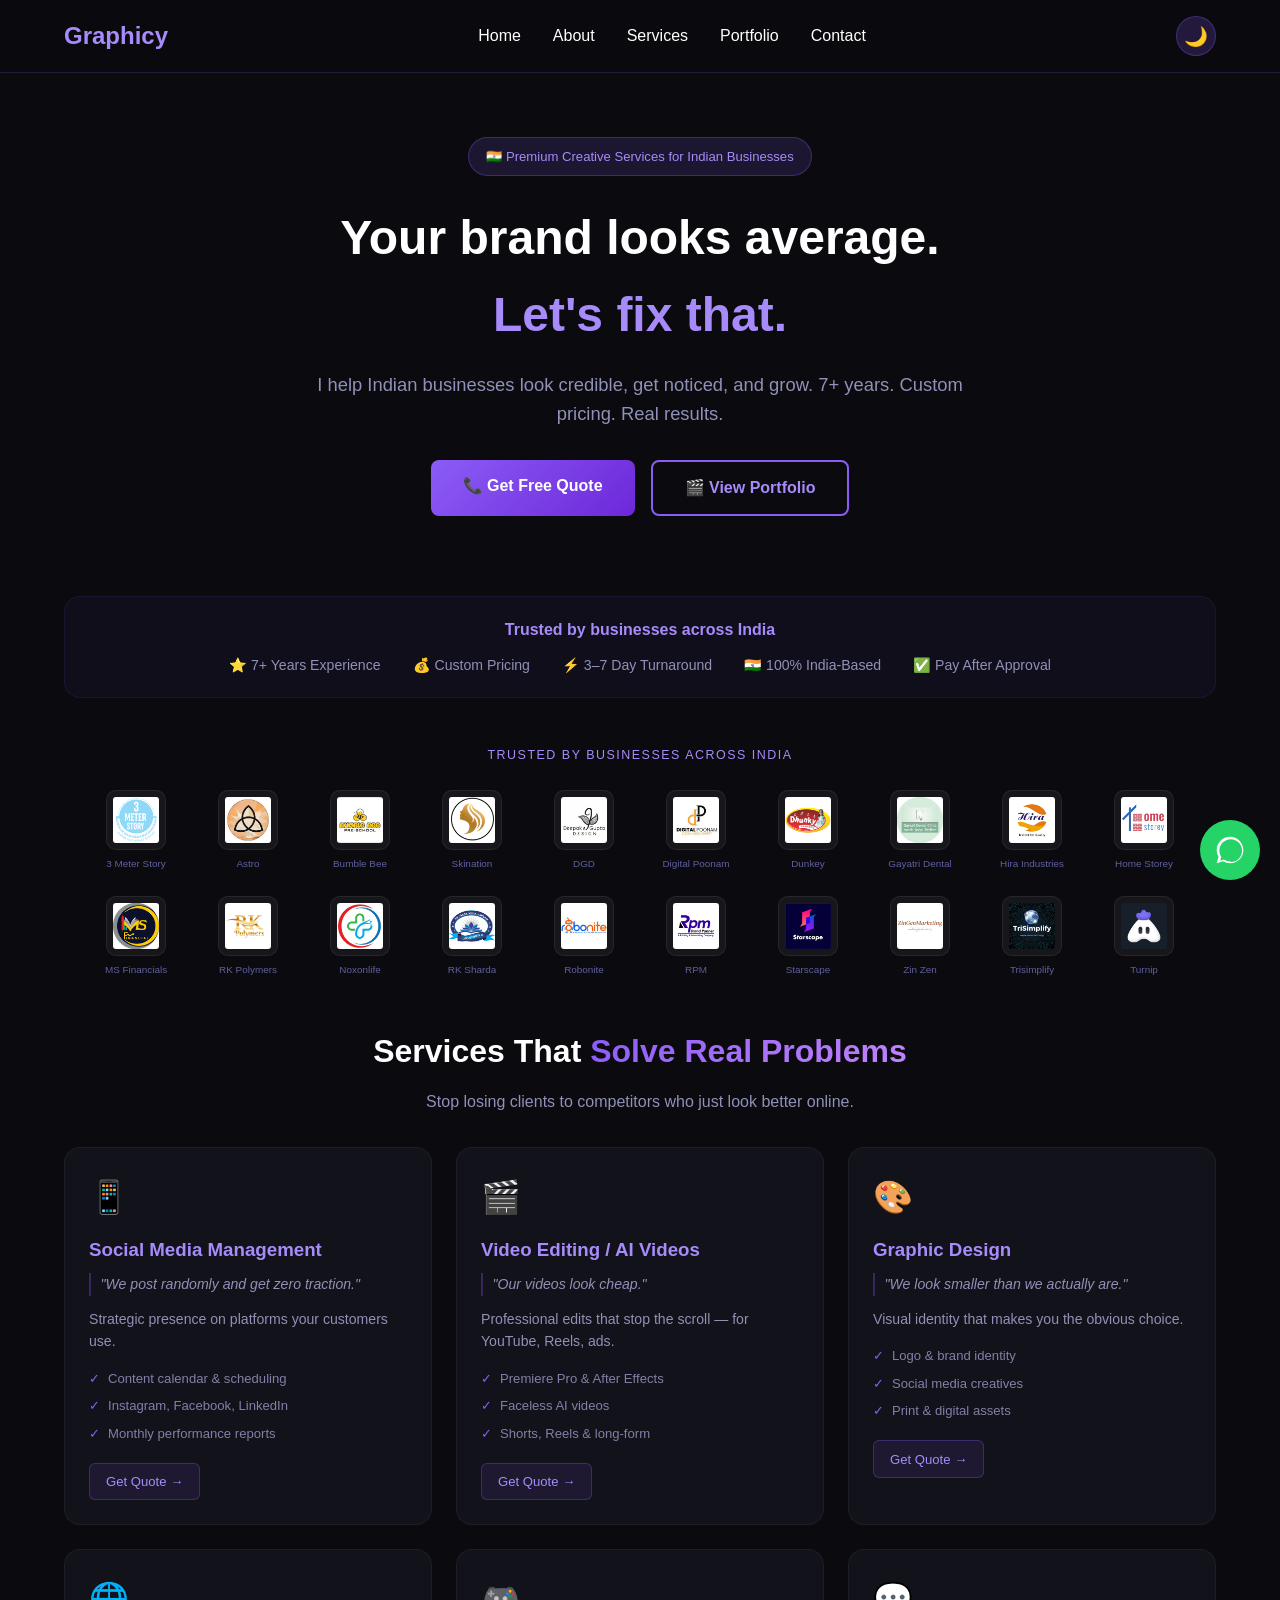
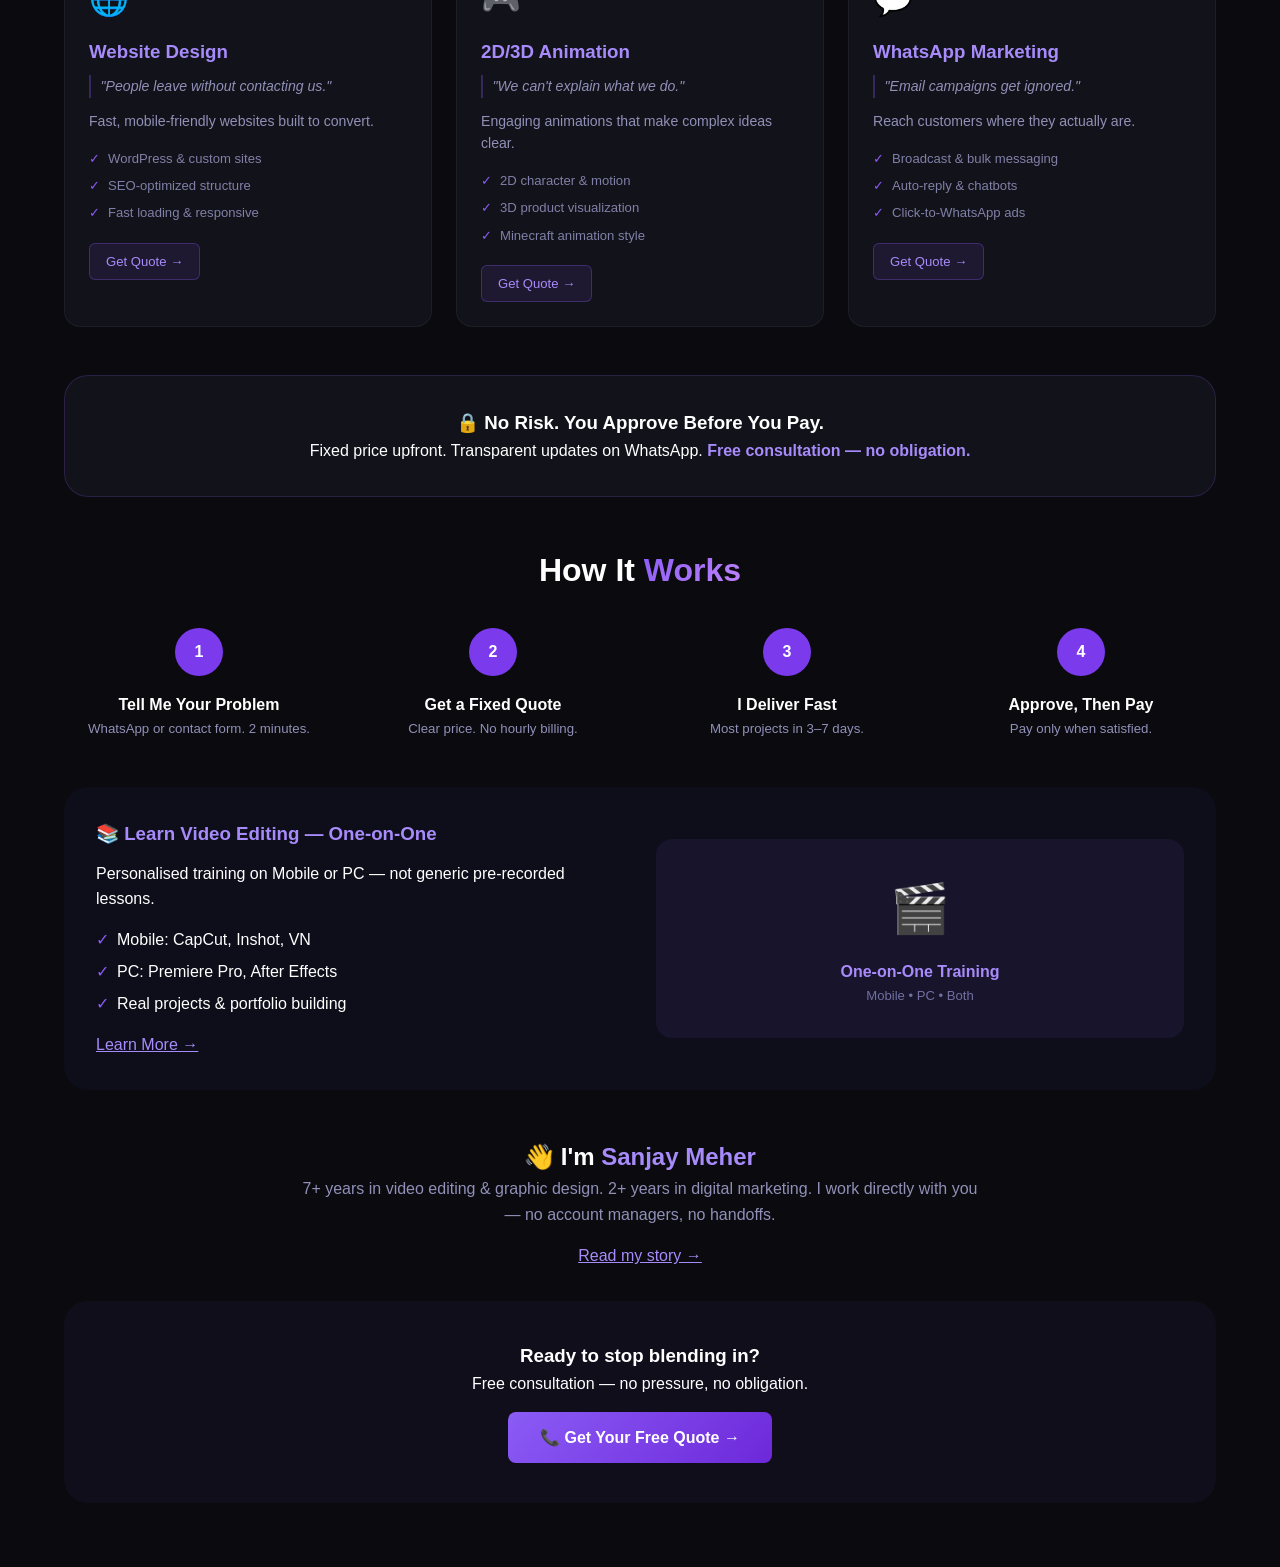
==== index.html @ e2fd6739 "Update index.html" ====
<!DOCTYPE html>
<html lang="en">
<head>
    <meta charset="UTF-8">
    <meta name="viewport" content="width=device-width, initial-scale=1.0, viewport-fit=cover">
    <title>Graphicy | Video Editing, Graphic Design & Digital Marketing Services India</title>
    <meta name="description" content="Premium video editing, graphic design, 2D/3D animation, SEO, WhatsApp marketing & social media management for Indian businesses. 7+ years experience.">
    <meta name="keywords" content="video editing, graphic design, motion graphics, animation, SEO, social media, WhatsApp marketing, India">
    <meta name="author" content="Sanjay Meher - Graphicy">
    <link rel="icon" type="image/png" href="https://graphicy.art.blog/wp-content/uploads/2023/01/cropped-Graphicy-Logo-1-32x32.png">
    
    <style>
        * { margin: 0; padding: 0; box-sizing: border-box; }

        body {
            font-family: -apple-system, BlinkMacSystemFont, 'Segoe UI', Roboto, Oxygen, Ubuntu, sans-serif;
            background: #0a0a0f;
            color: #ffffff;
            line-height: 1.6;
        }

        .container { max-width: 1200px; margin: 0 auto; padding: 0 1.5rem; }

        /* Hero */
        .hero { padding: 4rem 0 3rem; text-align: center; }
        .badge {
            display: inline-block;
            background: rgba(139,92,246,.15);
            color: #a78bfa;
            padding: .5rem 1.1rem;
            border-radius: 50px;
            font-size: .82rem;
            margin-bottom: 1.5rem;
            border: 1px solid rgba(139,92,246,.3);
        }
        /* Light Theme Styles */
body.light-theme {
    background: #f5f5f7;
    color: #1a1a2e;
}

body.light-theme .service-card,
body.light-theme .guarantee-banner,
body.light-theme .course-highlight {
    background: #ffffff;
    border-color: rgba(0, 0, 0, 0.1);
}

body.light-theme .service-card p,
body.light-theme .step p,
body.light-theme .about-teaser p,
body.light-theme .section-subtitle,
body.light-theme .subheadline {
    color: #4a4a6a;
}

body.light-theme .trust-bar {
    background: rgba(139, 92, 246, 0.08);
}

body.light-theme .brand-item span {
    color: #6060a0;
}

body.light-theme .problem-line {
    color: #8a8aaa;
}

body.light-theme .final-cta {
    background: rgba(139, 92, 246, 0.08);
}

body.light-theme .service-card h3 {
    color: #6d28d9;
}

body.light-theme .service-icon {
    filter: brightness(0.8);
}

body.light-theme .brand-item img {
    background: rgba(0, 0, 0, 0.03);
    border-color: rgba(0, 0, 0, 0.1);
}
        h1 { font-size: 3rem; font-weight: 700; margin-bottom: 1rem; }
        h1 .purple { color: #a78bfa; }
        .subheadline {
            font-size: 1.15rem;
            color: #9090b8;
            max-width: 680px;
            margin: 0 auto 2rem;
        }
        .btn-primary {
            background: linear-gradient(135deg, #8b5cf6, #6d28d9);
            color: #fff;
            padding: .8rem 2rem;
            border-radius: 8px;
            text-decoration: none;
            font-weight: 600;
            display: inline-block;
            transition: transform .2s;
        }
        .btn-primary:hover { transform: translateY(-2px); }
        .btn-secondary {
            border: 2px solid #8b5cf6;
            color: #a78bfa;
            background: transparent;
            padding: .8rem 2rem;
            border-radius: 8px;
            text-decoration: none;
            font-weight: 600;
            display: inline-block;
        }
        .btn-secondary:hover { background: #8b5cf6; color: #fff; }
        .cta-group { display: flex; gap: 1rem; justify-content: center; flex-wrap: wrap; }
        /* Header Styles */
.main-header {
    background: rgba(10, 10, 15, 0.95);
    backdrop-filter: blur(10px);
    position: sticky;
    top: 0;
    z-index: 1000;
    border-bottom: 1px solid rgba(139, 92, 246, 0.2);
}

.header-content {
    display: flex;
    justify-content: space-between;
    align-items: center;
    padding: 1rem 0;
}

.logo-text {
    font-size: 1.5rem;
    font-weight: 700;
    color: #a78bfa;
    text-decoration: none;
}

.desktop-nav ul {
    display: flex;
    gap: 2rem;
    list-style: none;
}

.desktop-nav a {
    color: #ffffff;
    text-decoration: none;
    transition: color 0.3s;
}

.desktop-nav a:hover {
    color: #a78bfa;
}

/* Theme Toggle Button */
.theme-toggle-btn {
    background: rgba(139, 92, 246, 0.2);
    border: 1px solid rgba(139, 92, 246, 0.3);
    border-radius: 50%;
    width: 40px;
    height: 40px;
    cursor: pointer;
    font-size: 1.2rem;
    transition: all 0.3s;
}

.theme-toggle-btn:hover {
    background: rgba(139, 92, 246, 0.4);
    transform: scale(1.05);
}

/* Hamburger Button */
.hamburger-btn {
    display: none;
    flex-direction: column;
    gap: 5px;
    background: none;
    border: none;
    cursor: pointer;
    padding: 5px;
}

.hamburger-btn span {
    width: 25px;
    height: 2px;
    background: #a78bfa;
    transition: 0.3s;
}

.hamburger-btn.active span:nth-child(1) {
    transform: rotate(45deg) translate(5px, 5px);
}

.hamburger-btn.active span:nth-child(2) {
    opacity: 0;
}

.hamburger-btn.active span:nth-child(3) {
    transform: rotate(-45deg) translate(7px, -7px);
}

/* Mobile Menu */
.mobile-menu {
    display: none;
    background: rgba(10, 10, 15, 0.98);
    backdrop-filter: blur(10px);
    border-top: 1px solid rgba(139, 92, 246, 0.2);
    padding: 1.5rem 0;
}

.mobile-menu.active {
    display: block;
}

.mobile-nav ul {
    list-style: none;
    margin-bottom: 1.5rem;
}

.mobile-nav li {
    margin-bottom: 1rem;
}

.mobile-nav a {
    color: #ffffff;
    text-decoration: none;
    font-size: 1.1rem;
    display: block;
    padding: 0.5rem 0;
}

.mobile-nav a:hover {
    color: #a78bfa;
}

/* Mobile Theme Button */
.mobile-theme-btn {
    width: 100%;
    background: rgba(139, 92, 246, 0.2);
    border: 1px solid rgba(139, 92, 246, 0.3);
    border-radius: 8px;
    padding: 12px;
    color: #ffffff;
    font-size: 1rem;
    cursor: pointer;
    display: flex;
    align-items: center;
    justify-content: center;
    gap: 8px;
    transition: all 0.3s;
}

.mobile-theme-btn:hover {
    background: rgba(139, 92, 246, 0.4);
}

/* Light Theme Styles */
body.light-theme .main-header {
    background: rgba(255, 255, 255, 0.95);
    border-bottom-color: rgba(139, 92, 246, 0.3);
}

body.light-theme .desktop-nav a {
    color: #1a1a2e;
}

body.light-theme .mobile-menu {
    background: rgba(255, 255, 255, 0.98);
}

body.light-theme .mobile-nav a {
    color: #1a1a2e;
}

body.light-theme .theme-toggle-btn,
body.light-theme .mobile-theme-btn {
    background: rgba(139, 92, 246, 0.1);
    color: #1a1a2e;
}

/* Responsive */
@media (max-width: 768px) {
    .desktop-nav {
        display: none;
    }
    
    .theme-toggle-btn {
        display: none;
    }
    
    .hamburger-btn {
        display: flex;
    }
    
    .header-content {
        gap: 1rem;
    }
}
        /* Trust Bar */
        .trust-bar {
            background: rgba(139,92,246,.05);
            padding: 1.25rem;
            border-radius: 16px;
            margin: 2rem 0;
            text-align: center;
            border: 1px solid rgba(139,92,246,.1);
        }
        .trust-bar p { color: #a78bfa; font-weight: 600; margin-bottom: .75rem; }
        .trust-icons { display: flex; justify-content: center; gap: 2rem; flex-wrap: wrap; }
        .trust-icons span { color: #9090b8; font-size: .88rem; }

        /* Brands Section */
        .brands-section { margin: 3rem 0; text-align: center; }
        .brands-title { color: #a78bfa; font-size: .78rem; letter-spacing: 1.5px; margin-bottom: 1.5rem; }
        .brands-logos {
            display: flex;
            flex-wrap: wrap;
            justify-content: center;
            align-items: center;
            gap: 1.5rem 2rem;
        }
        .brand-item {
            display: flex;
            flex-direction: column;
            align-items: center;
            gap: .4rem;
            width: 80px;
            transition: transform .25s;
        }
        .brand-item:hover { transform: translateY(-3px); }
        .brand-item img {
            width: 60px;
            height: 60px;
            object-fit: contain;
            background: rgba(255,255,255,.05);
            padding: 6px;
            border-radius: 10px;
            border: 1px solid rgba(255,255,255,.07);
        }
        .brand-item:hover img { border-color: rgba(139,92,246,.4); }
        .brand-item span {
            font-size: .62rem;
            color: #6060a0;
            text-align: center;
        }
        .brand-item:hover span { color: #a78bfa; }

        /* Services */
        .section-title { text-align: center; font-size: 2rem; margin: 3rem 0 .75rem; }
        .gradient { background: linear-gradient(135deg, #8b5cf6, #c084fc); -webkit-background-clip: text; background-clip: text; color: transparent; }
        .section-subtitle { text-align: center; color: #9090b8; max-width: 680px; margin: 0 auto 2rem; }
        .services-grid { display: grid; grid-template-columns: repeat(auto-fit, minmax(300px, 1fr)); gap: 1.5rem; margin: 2rem 0; }
        .service-card {
            background: #12121a;
            border: 1px solid rgba(255,255,255,.05);
            border-radius: 16px;
            padding: 1.5rem;
            transition: transform .3s;
        }
        .service-card:hover { transform: translateY(-6px); border-color: rgba(139,92,246,.4); }
        .service-icon { font-size: 2rem; margin-bottom: .75rem; }
        .service-card h3 { color: #a78bfa; margin-bottom: .5rem; }
        .problem-line {
            font-size: .82rem;
            color: #6060a0;
            font-style: italic;
            margin-bottom: .6rem;
            border-left: 2px solid rgba(139,92,246,.3);
            padding-left: .6rem;
        }
        .service-card p { color: #9090b8; font-size: .88rem; margin-bottom: .75rem; }
        .feature-list { list-style: none; margin: .5rem 0; }
        .feature-list li { color: #8080a8; font-size: .82rem; padding: .2rem 0; display: flex; align-items: center; gap: .5rem; }
        .feature-list li::before { content: "✓"; color: #8b5cf6; }
        .quote-btn {
            display: inline-block;
            margin-top: .5rem;
            padding: .45rem 1rem;
            background: rgba(139,92,246,.1);
            border: 1px solid rgba(139,92,246,.3);
            border-radius: 6px;
            color: #a78bfa;
            text-decoration: none;
            font-size: .82rem;
        }
        .quote-btn:hover { background: #8b5cf6; color: #fff; }

        /* Guarantee */
        .guarantee-banner {
            background: #12121a;
            border-radius: 24px;
            padding: 2rem;
            text-align: center;
            margin: 3rem 0;
            border: 1px solid rgba(139,92,246,.2);
        }
        .highlight { color: #a78bfa; font-weight: 600; }

        /* Steps */
        .steps-grid { display: grid; grid-template-columns: repeat(auto-fit, minmax(200px, 1fr)); gap: 1.5rem; margin: 2rem 0; }
        .step { text-align: center; }
        .step-number {
            width: 48px; height: 48px;
            background: #7c3aed;
            border-radius: 50%;
            display: flex; align-items: center; justify-content: center;
            margin: 0 auto 1rem;
            font-weight: bold;
        }
        .step p { color: #9090b8; font-size: .83rem; }

        /* Course */
        .course-highlight {
            background: #0e0e1a;
            border-radius: 24px;
            padding: 2rem;
            margin: 3rem 0;
            display: grid;
            grid-template-columns: 1fr 1fr;
            gap: 2rem;
            align-items: center;
        }
        .course-highlight h3 { color: #a78bfa; margin-bottom: .75rem; }
        .course-features { list-style: none; margin: .75rem 0; }
        .course-features li { padding: .2rem 0; display: flex; align-items: center; gap: .5rem; }
        .course-features li::before { content: "✓"; color: #8b5cf6; }

        /* About */
        .about-teaser { text-align: center; margin: 3rem 0 2rem; }
        .about-teaser p { max-width: 680px; margin: 0 auto; color: #9090b8; }

        /* Final CTA */
        .final-cta {
            text-align: center;
            margin: 2rem 0 4rem;
            padding: 2.5rem;
            background: rgba(139,92,246,.05);
            border-radius: 24px;
        }

        /* WhatsApp Float */
        .whatsapp-float {
            position: fixed; bottom: 20px; right: 20px;
            background: #25D366;
            width: 60px; height: 60px;
            border-radius: 50%;
            display: flex; align-items: center; justify-content: center;
            transition: transform .3s;
            z-index: 1000;
        }
        .whatsapp-float:hover { transform: scale(1.15); }

        @media (max-width: 768px) {
            h1 { font-size: 2rem; }
            .services-grid { grid-template-columns: 1fr; }
            .course-highlight { grid-template-columns: 1fr; }
            .brand-item { width: 65px; }
            .brand-item img { width: 50px; height: 50px; }
        }
    </style>
</head>
<body>
<!-- Header with Navigation -->
<header class="main-header">
    <div class="container">
        <div class="header-content">
            <div class="logo">
                <a href="index.html" class="logo-text">Graphicy</a>
            </div>
            
            <!-- Desktop Navigation -->
            <nav class="desktop-nav">
                <ul>
                    <li><a href="index.html">Home</a></li>
                    <li><a href="about.html">About</a></li>
                    <li><a href="services.html">Services</a></li>
                    <li><a href="portfolio.html">Portfolio</a></li>
                    <li><a href="contact.html">Contact</a></li>
                </ul>
            </nav>
            
            <!-- Desktop Theme Toggle -->
            <button id="themeToggleDesktop" class="theme-toggle-btn" aria-label="Switch theme">
                <span class="theme-icon">🌙</span>
            </button>
            
            <!-- Mobile Hamburger Button -->
            <button id="hamburgerBtn" class="hamburger-btn" aria-label="Menu">
                <span></span>
                <span></span>
                <span></span>
            </button>
        </div>
    </div>
    
    <!-- Mobile Menu (hidden by default) -->
    <div id="mobileMenu" class="mobile-menu">
        <div class="container">
            <nav class="mobile-nav">
                <ul>
                    <li><a href="index.html">Home</a></li>
                    <li><a href="about.html">About</a></li>
                    <li><a href="services.html">Services</a></li>
                    <li><a href="portfolio.html">Portfolio</a></li>
                    <li><a href="contact.html">Contact</a></li>
                </ul>
            </nav>
            <!-- Theme Toggle INSIDE Mobile Menu -->
            <button id="themeToggleMobile" class="mobile-theme-btn">
                <span class="theme-icon">🌙</span> Switch Theme
            </button>
        </div>
    </div>
</header>
<main>
    <div class="container">

        <!-- Hero -->
        <section class="hero">
            <div class="badge">🇮🇳 Premium Creative Services for Indian Businesses</div>
            <h1>Your brand looks average.<br><span class="purple">Let's fix that.</span></h1>
            <p class="subheadline">I help Indian businesses look credible, get noticed, and grow. 7+ years. Custom pricing. Real results.</p>
            <div class="cta-group">
                <a href="contact.html" class="btn-primary">📞 Get Free Quote</a>
                <a href="portfolio.html" class="btn-secondary">🎬 View Portfolio</a>
            </div>
        </section>

        <!-- Trust Bar -->
        <div class="trust-bar">
            <p>Trusted by businesses across India</p>
            <div class="trust-icons">
                <span>⭐ 7+ Years Experience</span>
                <span>💰 Custom Pricing</span>
                <span>⚡ 3–7 Day Turnaround</span>
                <span>🇮🇳 100% India-Based</span>
                <span>✅ Pay After Approval</span>
            </div>
        </div>

        <!-- Brand Logos - All 20 client logos -->
        <div class="brands-section">
            <div class="brands-title">TRUSTED BY BUSINESSES ACROSS INDIA</div>
            <div class="brands-logos">
                <div class="brand-item"><img src="client-logos/3-meter-story.png" alt="3 Meter Story"><span>3 Meter Story</span></div>
                <div class="brand-item"><img src="client-logos/astro.png" alt="Astro"><span>Astro</span></div>
                <div class="brand-item"><img src="client-logos/bumble-bee.png" alt="Bumble Bee"><span>Bumble Bee</span></div>
                <div class="brand-item"><img src="client-logos/skination.png" alt="Skination"><span>Skination</span></div>
                <div class="brand-item"><img src="client-logos/dgd.png" alt="DGD"><span>DGD</span></div>
                <div class="brand-item"><img src="client-logos/digital-poonam.png" alt="Digital Poonam"><span>Digital Poonam</span></div>
                <div class="brand-item"><img src="client-logos/dunkey.png" alt="Dunkey"><span>Dunkey</span></div>
                <div class="brand-item"><img src="client-logos/gayatri-dental-clinic.png" alt="Gayatri Dental"><span>Gayatri Dental</span></div>
                <div class="brand-item"><img src="client-logos/hira-industries.png" alt="Hira Industries"><span>Hira Industries</span></div>
                <div class="brand-item"><img src="client-logos/home-storey.png" alt="Home Storey"><span>Home Storey</span></div>
                <div class="brand-item"><img src="client-logos/ms-financials.png" alt="MS Financials"><span>MS Financials</span></div>
                <div class="brand-item"><img src="client-logos/rk-polymers.png" alt="RK Polymers"><span>RK Polymers</span></div>
                <div class="brand-item"><img src="client-logos/noxonlife.png" alt="Noxonlife"><span>Noxonlife</span></div>
                <div class="brand-item"><img src="client-logos/rk-sharda.png" alt="RK Sharda"><span>RK Sharda</span></div>
                <div class="brand-item"><img src="client-logos/robonite.png" alt="Robonite"><span>Robonite</span></div>
                <div class="brand-item"><img src="client-logos/rpm.png" alt="RPM"><span>RPM</span></div>
                <div class="brand-item"><img src="client-logos/starscape.png" alt="Starscape"><span>Starscape</span></div>
                <div class="brand-item"><img src="client-logos/zin-zen.png" alt="Zin Zen"><span>Zin Zen</span></div>
                <div class="brand-item"><img src="client-logos/trisimplify.png" alt="Trisimplify"><span>Trisimplify</span></div>
                <div class="brand-item"><img src="client-logos/turnip.png" alt="Turnip"><span>Turnip</span></div>
            </div>
        </div>

        <!-- Services Section -->
        <h2 class="section-title">Services That <span class="gradient">Solve Real Problems</span></h2>
        <p class="section-subtitle">Stop losing clients to competitors who just look better online.</p>

        <div class="services-grid">
            <div class="service-card">
                <div class="service-icon">📱</div>
                <h3>Social Media Management</h3>
                <p class="problem-line">"We post randomly and get zero traction."</p>
                <p>Strategic presence on platforms your customers use.</p>
                <ul class="feature-list">
                    <li>Content calendar & scheduling</li>
                    <li>Instagram, Facebook, LinkedIn</li>
                    <li>Monthly performance reports</li>
                </ul>
                <a href="contact.html" class="quote-btn">Get Quote →</a>
            </div>

            <div class="service-card">
                <div class="service-icon">🎬</div>
                <h3>Video Editing / AI Videos</h3>
                <p class="problem-line">"Our videos look cheap."</p>
                <p>Professional edits that stop the scroll — for YouTube, Reels, ads.</p>
                <ul class="feature-list">
                    <li>Premiere Pro & After Effects</li>
                    <li>Faceless AI videos</li>
                    <li>Shorts, Reels & long-form</li>
                </ul>
                <a href="contact.html" class="quote-btn">Get Quote →</a>
            </div>

            <div class="service-card">
                <div class="service-icon">🎨</div>
                <h3>Graphic Design</h3>
                <p class="problem-line">"We look smaller than we actually are."</p>
                <p>Visual identity that makes you the obvious choice.</p>
                <ul class="feature-list">
                    <li>Logo & brand identity</li>
                    <li>Social media creatives</li>
                    <li>Print & digital assets</li>
                </ul>
                <a href="contact.html" class="quote-btn">Get Quote →</a>
            </div>

            <div class="service-card">
                <div class="service-icon">🌐</div>
                <h3>Website Design</h3>
                <p class="problem-line">"People leave without contacting us."</p>
                <p>Fast, mobile-friendly websites built to convert.</p>
                <ul class="feature-list">
                    <li>WordPress & custom sites</li>
                    <li>SEO-optimized structure</li>
                    <li>Fast loading & responsive</li>
                </ul>
                <a href="contact.html" class="quote-btn">Get Quote →</a>
            </div>

            <div class="service-card">
                <div class="service-icon">🎮</div>
                <h3>2D/3D Animation</h3>
                <p class="problem-line">"We can't explain what we do."</p>
                <p>Engaging animations that make complex ideas clear.</p>
                <ul class="feature-list">
                    <li>2D character & motion</li>
                    <li>3D product visualization</li>
                    <li>Minecraft animation style</li>
                </ul>
                <a href="contact.html" class="quote-btn">Get Quote →</a>
            </div>

            <div class="service-card">
                <div class="service-icon">💬</div>
                <h3>WhatsApp Marketing</h3>
                <p class="problem-line">"Email campaigns get ignored."</p>
                <p>Reach customers where they actually are.</p>
                <ul class="feature-list">
                    <li>Broadcast & bulk messaging</li>
                    <li>Auto-reply & chatbots</li>
                    <li>Click-to-WhatsApp ads</li>
                </ul>
                <a href="contact.html" class="quote-btn">Get Quote →</a>
            </div>
        </div>

        <!-- Guarantee -->
        <div class="guarantee-banner">
            <h3>🔒 No Risk. You Approve Before You Pay.</h3>
            <p>Fixed price upfront. Transparent updates on WhatsApp. <span class="highlight">Free consultation — no obligation.</span></p>
        </div>

        <!-- How It Works -->
        <h2 class="section-title">How It <span class="gradient">Works</span></h2>
        <div class="steps-grid">
            <div class="step"><div class="step-number">1</div><h4>Tell Me Your Problem</h4><p>WhatsApp or contact form. 2 minutes.</p></div>
            <div class="step"><div class="step-number">2</div><h4>Get a Fixed Quote</h4><p>Clear price. No hourly billing.</p></div>
            <div class="step"><div class="step-number">3</div><h4>I Deliver Fast</h4><p>Most projects in 3–7 days.</p></div>
            <div class="step"><div class="step-number">4</div><h4>Approve, Then Pay</h4><p>Pay only when satisfied.</p></div>
        </div>

        <!-- Course Highlight -->
        <div class="course-highlight">
            <div>
                <h3>📚 Learn Video Editing — One-on-One</h3>
                <p>Personalised training on Mobile or PC — not generic pre-recorded lessons.</p>
                <ul class="course-features">
                    <li>Mobile: CapCut, Inshot, VN</li>
                    <li>PC: Premiere Pro, After Effects</li>
                    <li>Real projects & portfolio building</li>
                </ul>
                <a href="courses.html" style="color:#a78bfa;">Learn More →</a>
            </div>
            <div style="background:rgba(139,92,246,.08); border-radius:16px; padding:2rem; text-align:center;">
                <span style="font-size:3rem;">🎬</span>
                <p style="color:#a78bfa; font-weight:600; margin-top:.75rem;">One-on-One Training</p>
                <p style="font-size:.82rem; color:#7070a0;">Mobile • PC • Both</p>
            </div>
        </div>

        <!-- About -->
        <div class="about-teaser">
            <h2>👋 I'm <span style="color:#a78bfa;">Sanjay Meher</span></h2>
            <p>7+ years in video editing & graphic design. 2+ years in digital marketing. I work directly with you — no account managers, no handoffs.</p>
            <a href="about.html" style="color:#a78bfa; display:inline-block; margin-top:1rem;">Read my story →</a>
        </div>

        <!-- Final CTA -->
        <div class="final-cta">
            <h3>Ready to stop blending in?</h3>
            <p>Free consultation — no pressure, no obligation.</p>
            <a href="contact.html" class="btn-primary" style="margin-top:1rem; display:inline-block;">📞 Get Your Free Quote →</a>
        </div>

    </div>
</main>

<!-- WhatsApp Float -->
<a href="https://wa.me/918984636695?text=Hi%20Sanjay%2C%20I%20need%20a%20custom%20quote%20for%20my%20business."
   class="whatsapp-float" target="_blank">
    <svg width="32" height="32" viewBox="0 0 24 24" fill="white">
        <path d="M12.032 2.017c-5.523 0-10 4.477-10 10 0 1.866.511 3.612 1.4 5.118l-1.452 4.77 4.86-1.453a9.96 9.96 0 0 0 5.192 1.565c5.523 0 10-4.477 10-10s-4.477-10-10-10zm0 18.5a8.456 8.456 0 0 1-4.288-1.164l-.308-.185-2.882.861.919-2.808-.2-.32a8.477 8.477 0 0 1-1.241-4.384c0-4.686 3.814-8.5 8.5-8.5s8.5 3.814 8.5 8.5-3.814 8.5-8.5 8.5z"/>
    </svg>
</a>
<script>
    // Theme Toggle Functionality
    function initTheme() {
        const savedTheme = localStorage.getItem('theme');
        if (savedTheme === 'light') {
            document.body.classList.add('light-theme');
            updateThemeIcons('light');
        } else {
            updateThemeIcons('dark');
        }
    }

    function updateThemeIcons(theme) {
        const isLight = theme === 'light';
        const desktopIcon = document.querySelector('#themeToggleDesktop .theme-icon');
        const mobileIcon = document.querySelector('#themeToggleMobile .theme-icon');
        
        if (desktopIcon) {
            desktopIcon.textContent = isLight ? '☀️' : '🌙';
        }
        if (mobileIcon) {
            mobileIcon.textContent = isLight ? '☀️' : '🌙';
            const mobileBtnText = document.querySelector('#themeToggleMobile');
            if (mobileBtnText && !isLight) {
                mobileBtnText.innerHTML = '<span class="theme-icon">🌙</span> Switch Theme';
            } else if (mobileBtnText && isLight) {
                mobileBtnText.innerHTML = '<span class="theme-icon">☀️</span> Switch Theme';
            }
        }
    }

    function toggleTheme() {
        const isLight = document.body.classList.toggle('light-theme');
        const newTheme = isLight ? 'light' : 'dark';
        localStorage.setItem('theme', newTheme);
        updateThemeIcons(newTheme);
    }

    // Mobile Menu Toggle
    function initMobileMenu() {
        const hamburgerBtn = document.getElementById('hamburgerBtn');
        const mobileMenu = document.getElementById('mobileMenu');
        
        if (hamburgerBtn && mobileMenu) {
            hamburgerBtn.addEventListener('click', () => {
                hamburgerBtn.classList.toggle('active');
                mobileMenu.classList.toggle('active');
                document.body.style.overflow = mobileMenu.classList.contains('active') ? 'hidden' : '';
            });
            
            // Close menu when clicking a link
            mobileMenu.querySelectorAll('a').forEach(link => {
                link.addEventListener('click', () => {
                    hamburgerBtn.classList.remove('active');
                    mobileMenu.classList.remove('active');
                    document.body.style.overflow = '';
                });
            });
        }
    }

    // Event Listeners
    document.addEventListener('DOMContentLoaded', () => {
        initTheme();
        initMobileMenu();
        
        const desktopToggle = document.getElementById('themeToggleDesktop');
        const mobileToggle = document.getElementById('themeToggleMobile');
        
        if (desktopToggle) {
            desktopToggle.addEventListener('click', toggleTheme);
        }
        if (mobileToggle) {
            mobileToggle.addEventListener('click', toggleTheme);
        }
    });
</script><script src = js/main.js></script>
</body>
</html>
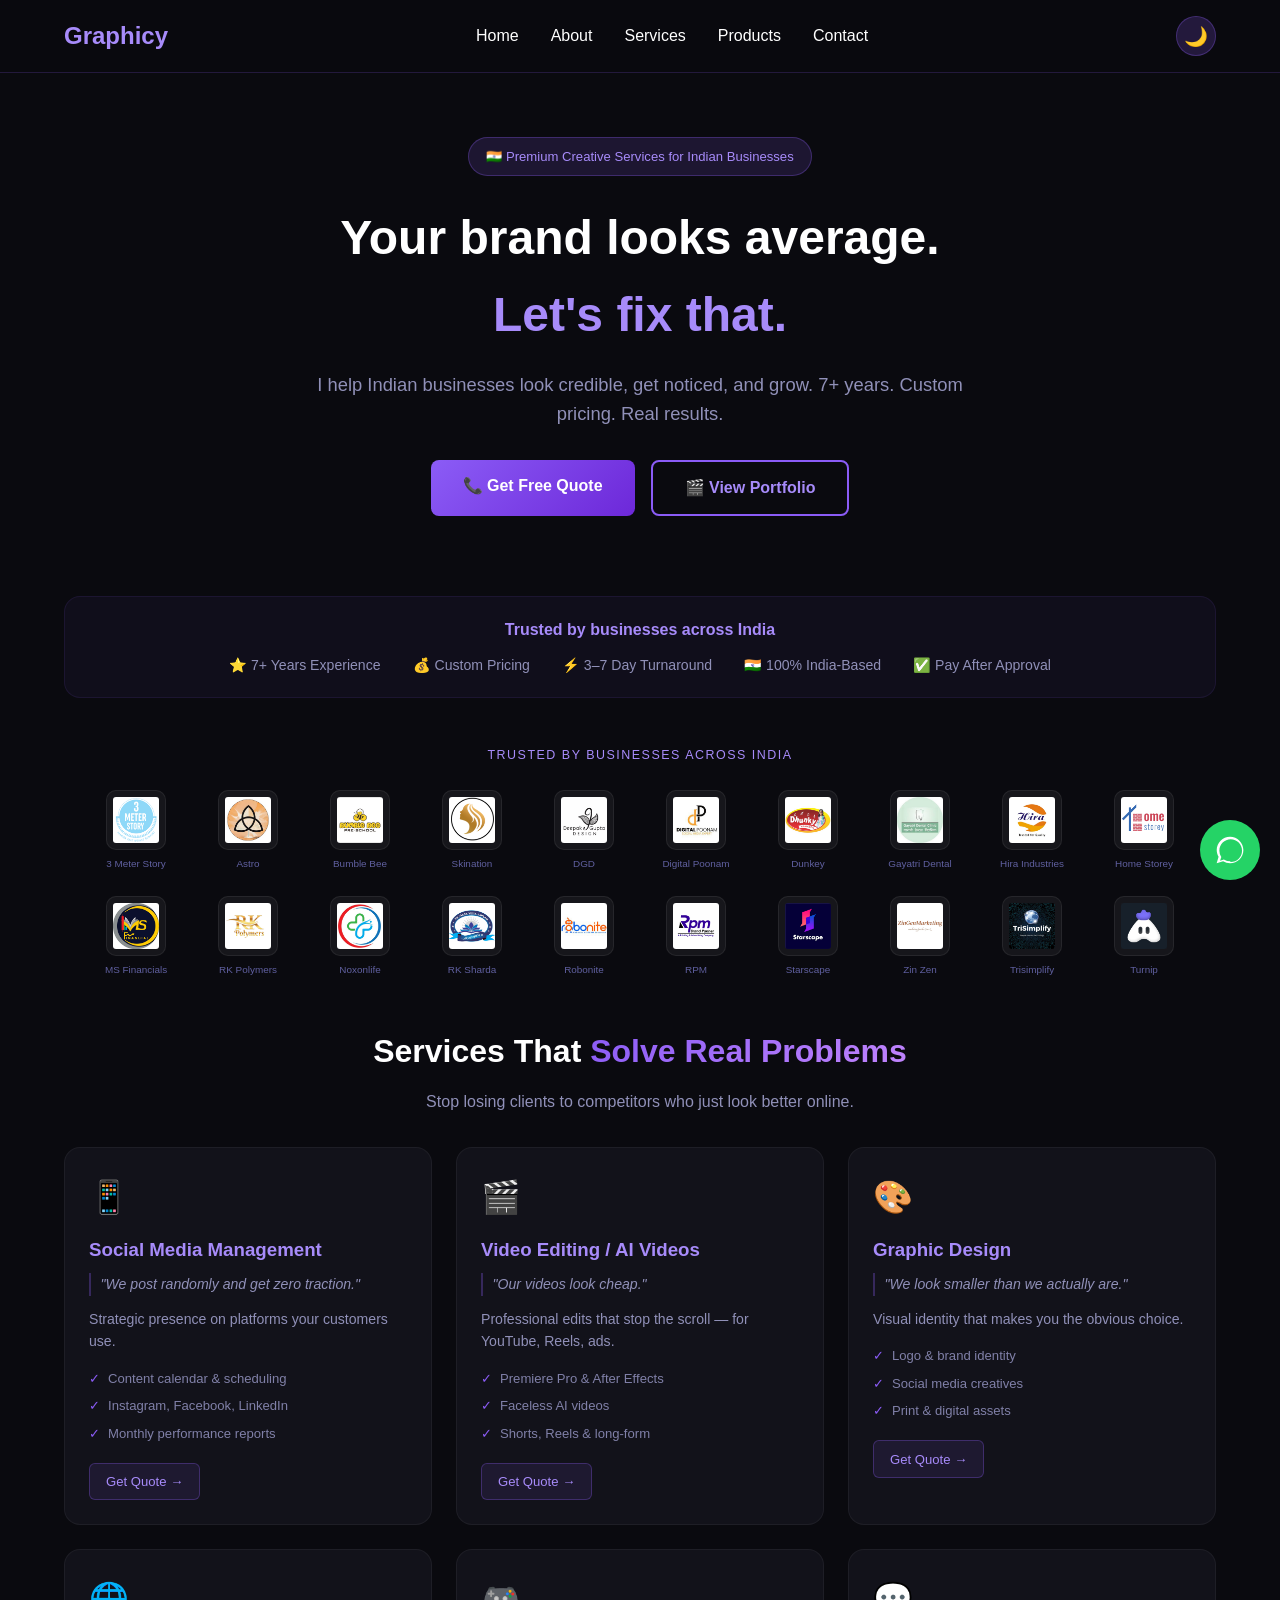
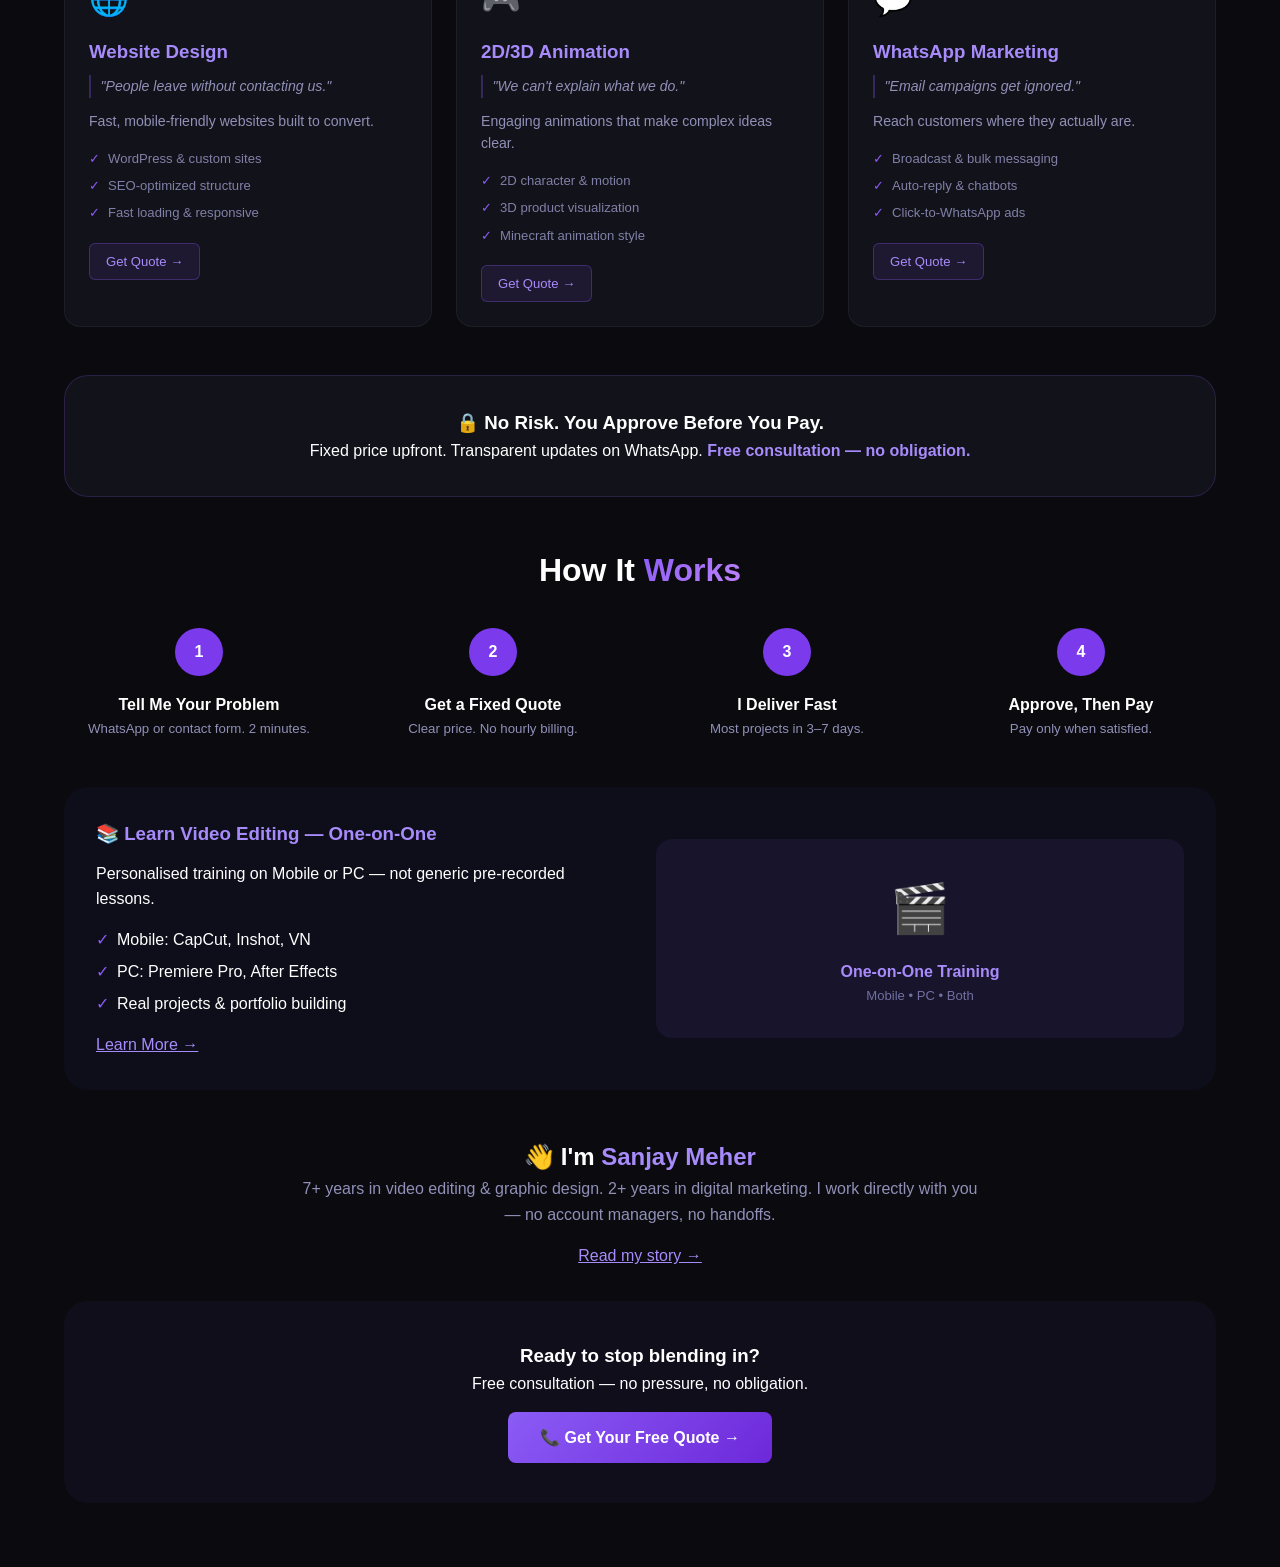
==== commit 8d40c44c: "Update index.html" ====
--- a/index.html
+++ b/index.html
@@ -475,7 +475,7 @@
                     <li><a href="index.html">Home</a></li>
                     <li><a href="about.html">About</a></li>
                     <li><a href="services.html">Services</a></li>
-                    <li><a href="portfolio.html">Portfolio</a></li>
+                    <li><a href="products.html">Products</a></li>
                     <li><a href="contact.html">Contact</a></li>
                 </ul>
             </nav>
@@ -502,7 +502,7 @@
                     <li><a href="index.html">Home</a></li>
                     <li><a href="about.html">About</a></li>
                     <li><a href="services.html">Services</a></li>
-                    <li><a href="portfolio.html">Portfolio</a></li>
+                    <li><a href="products.html">Product</a></li>
                     <li><a href="contact.html">Contact</a></li>
                 </ul>
             </nav>
@@ -784,6 +784,6 @@
             mobileToggle.addEventListener('click', toggleTheme);
         }
     });
-</script><script src = js/main.js></script>
+</script><script src ="js/main.js"></script>
 </body>
 </html>
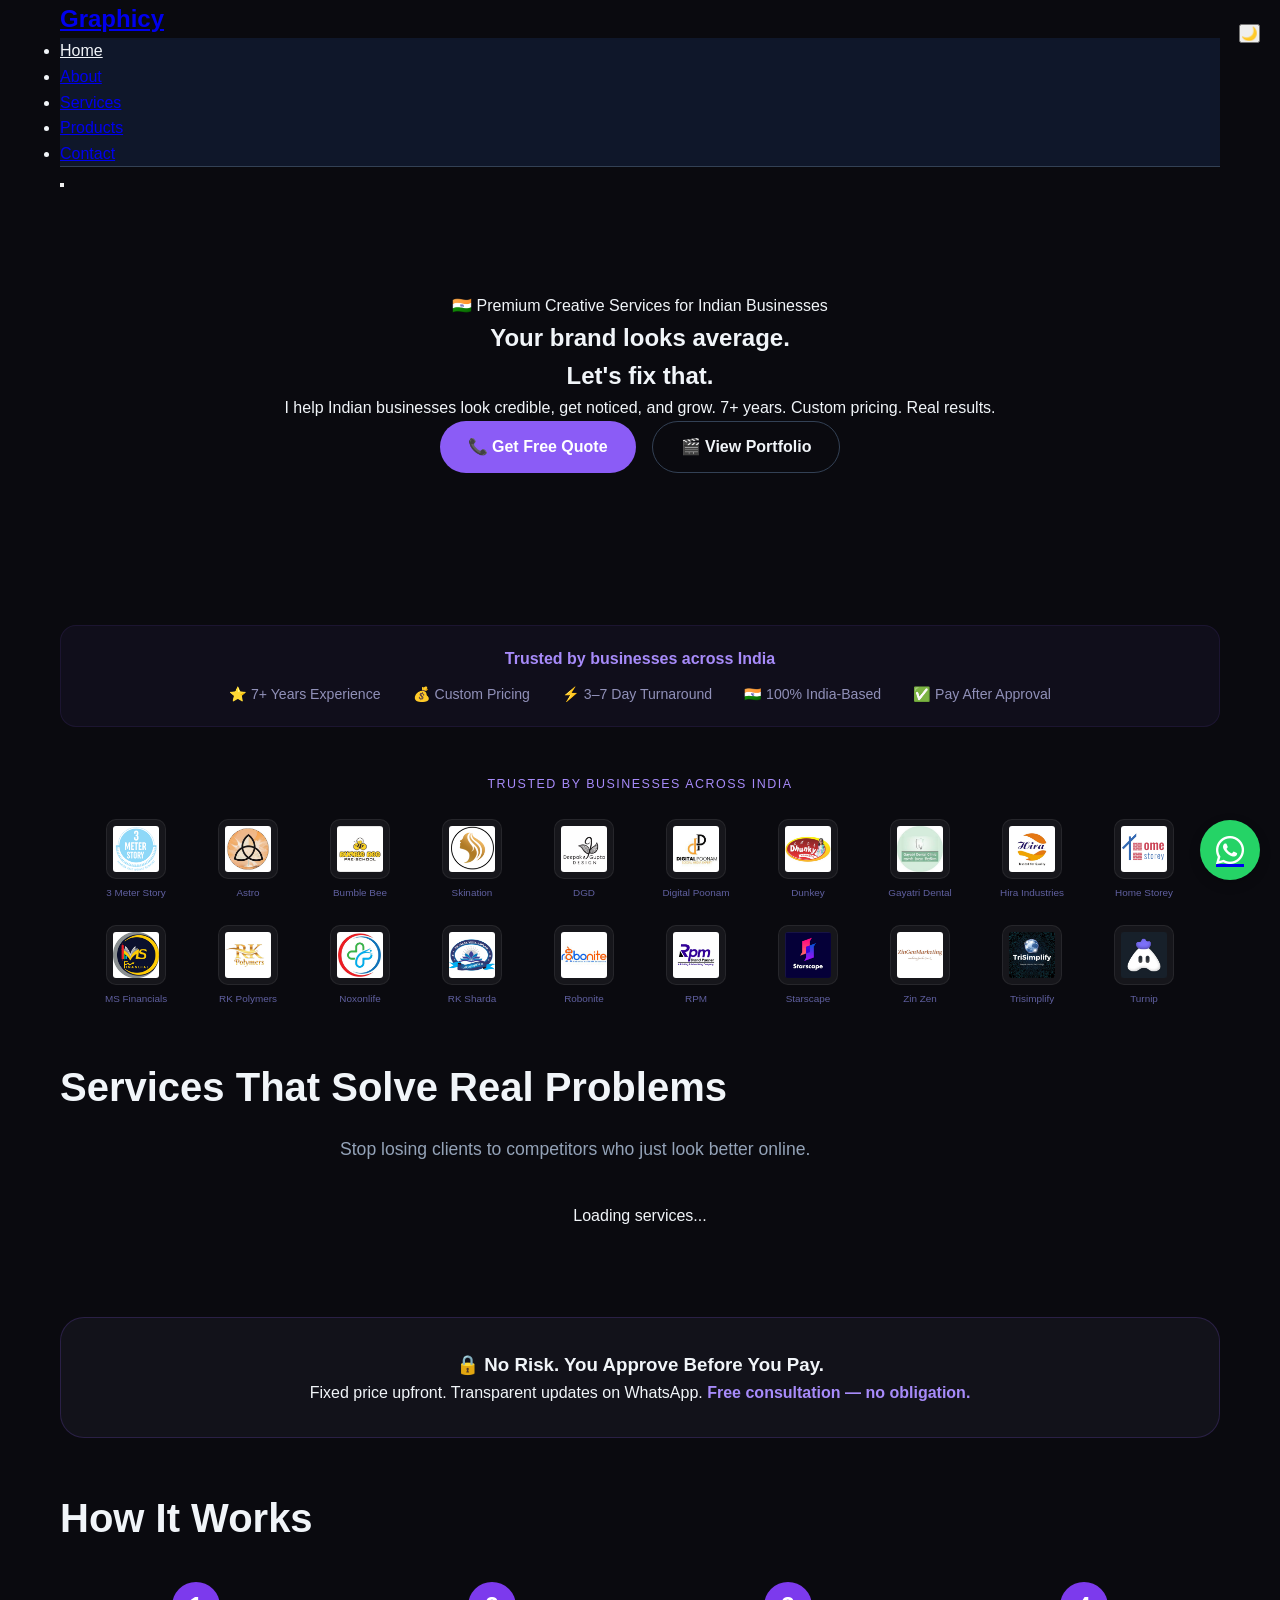
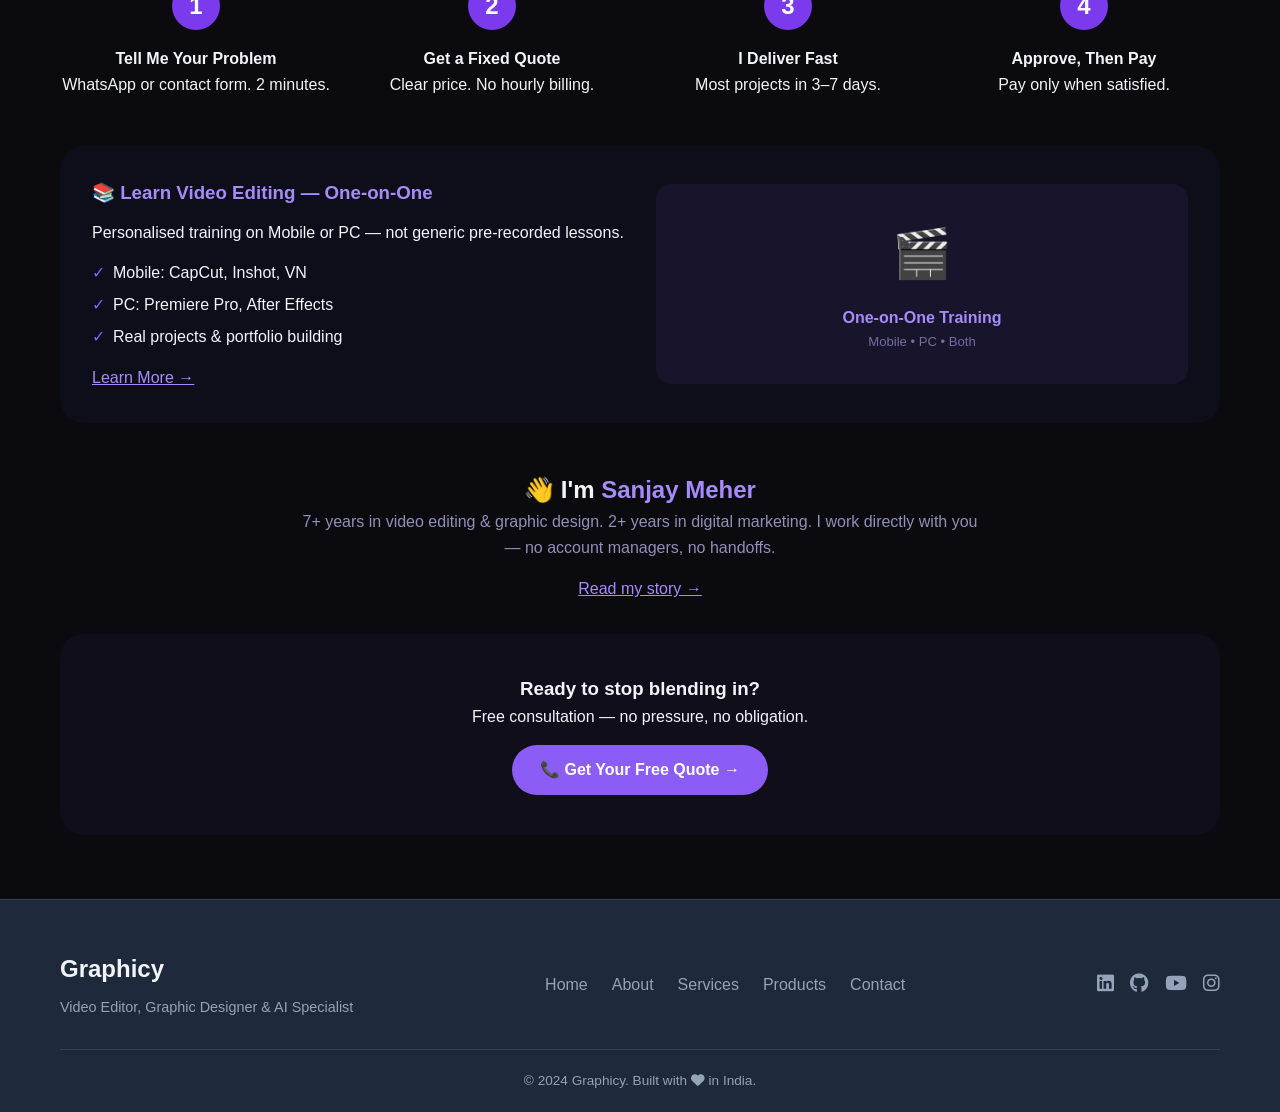
==== commit 2f88eb27: "Update index.html" ====
--- a/index.html
+++ b/index.html
@@ -8,296 +8,11 @@
     <meta name="keywords" content="video editing, graphic design, motion graphics, animation, SEO, social media, WhatsApp marketing, India">
     <meta name="author" content="Sanjay Meher - Graphicy">
     <link rel="icon" type="image/png" href="https://graphicy.art.blog/wp-content/uploads/2023/01/cropped-Graphicy-Logo-1-32x32.png">
+    <link rel="stylesheet" href="https://cdnjs.cloudflare.com/ajax/libs/font-awesome/6.5.1/css/all.min.css">
+    <link rel="stylesheet" href="style.css">
     
     <style>
-        * { margin: 0; padding: 0; box-sizing: border-box; }
-
-        body {
-            font-family: -apple-system, BlinkMacSystemFont, 'Segoe UI', Roboto, Oxygen, Ubuntu, sans-serif;
-            background: #0a0a0f;
-            color: #ffffff;
-            line-height: 1.6;
-        }
-
-        .container { max-width: 1200px; margin: 0 auto; padding: 0 1.5rem; }
-
-        /* Hero */
-        .hero { padding: 4rem 0 3rem; text-align: center; }
-        .badge {
-            display: inline-block;
-            background: rgba(139,92,246,.15);
-            color: #a78bfa;
-            padding: .5rem 1.1rem;
-            border-radius: 50px;
-            font-size: .82rem;
-            margin-bottom: 1.5rem;
-            border: 1px solid rgba(139,92,246,.3);
-        }
-        /* Light Theme Styles */
-body.light-theme {
-    background: #f5f5f7;
-    color: #1a1a2e;
-}
-
-body.light-theme .service-card,
-body.light-theme .guarantee-banner,
-body.light-theme .course-highlight {
-    background: #ffffff;
-    border-color: rgba(0, 0, 0, 0.1);
-}
-
-body.light-theme .service-card p,
-body.light-theme .step p,
-body.light-theme .about-teaser p,
-body.light-theme .section-subtitle,
-body.light-theme .subheadline {
-    color: #4a4a6a;
-}
-
-body.light-theme .trust-bar {
-    background: rgba(139, 92, 246, 0.08);
-}
-
-body.light-theme .brand-item span {
-    color: #6060a0;
-}
-
-body.light-theme .problem-line {
-    color: #8a8aaa;
-}
-
-body.light-theme .final-cta {
-    background: rgba(139, 92, 246, 0.08);
-}
-
-body.light-theme .service-card h3 {
-    color: #6d28d9;
-}
-
-body.light-theme .service-icon {
-    filter: brightness(0.8);
-}
-
-body.light-theme .brand-item img {
-    background: rgba(0, 0, 0, 0.03);
-    border-color: rgba(0, 0, 0, 0.1);
-}
-        h1 { font-size: 3rem; font-weight: 700; margin-bottom: 1rem; }
-        h1 .purple { color: #a78bfa; }
-        .subheadline {
-            font-size: 1.15rem;
-            color: #9090b8;
-            max-width: 680px;
-            margin: 0 auto 2rem;
-        }
-        .btn-primary {
-            background: linear-gradient(135deg, #8b5cf6, #6d28d9);
-            color: #fff;
-            padding: .8rem 2rem;
-            border-radius: 8px;
-            text-decoration: none;
-            font-weight: 600;
-            display: inline-block;
-            transition: transform .2s;
-        }
-        .btn-primary:hover { transform: translateY(-2px); }
-        .btn-secondary {
-            border: 2px solid #8b5cf6;
-            color: #a78bfa;
-            background: transparent;
-            padding: .8rem 2rem;
-            border-radius: 8px;
-            text-decoration: none;
-            font-weight: 600;
-            display: inline-block;
-        }
-        .btn-secondary:hover { background: #8b5cf6; color: #fff; }
-        .cta-group { display: flex; gap: 1rem; justify-content: center; flex-wrap: wrap; }
-        /* Header Styles */
-.main-header {
-    background: rgba(10, 10, 15, 0.95);
-    backdrop-filter: blur(10px);
-    position: sticky;
-    top: 0;
-    z-index: 1000;
-    border-bottom: 1px solid rgba(139, 92, 246, 0.2);
-}
-
-.header-content {
-    display: flex;
-    justify-content: space-between;
-    align-items: center;
-    padding: 1rem 0;
-}
-
-.logo-text {
-    font-size: 1.5rem;
-    font-weight: 700;
-    color: #a78bfa;
-    text-decoration: none;
-}
-
-.desktop-nav ul {
-    display: flex;
-    gap: 2rem;
-    list-style: none;
-}
-
-.desktop-nav a {
-    color: #ffffff;
-    text-decoration: none;
-    transition: color 0.3s;
-}
-
-.desktop-nav a:hover {
-    color: #a78bfa;
-}
-
-/* Theme Toggle Button */
-.theme-toggle-btn {
-    background: rgba(139, 92, 246, 0.2);
-    border: 1px solid rgba(139, 92, 246, 0.3);
-    border-radius: 50%;
-    width: 40px;
-    height: 40px;
-    cursor: pointer;
-    font-size: 1.2rem;
-    transition: all 0.3s;
-}
-
-.theme-toggle-btn:hover {
-    background: rgba(139, 92, 246, 0.4);
-    transform: scale(1.05);
-}
-
-/* Hamburger Button */
-.hamburger-btn {
-    display: none;
-    flex-direction: column;
-    gap: 5px;
-    background: none;
-    border: none;
-    cursor: pointer;
-    padding: 5px;
-}
-
-.hamburger-btn span {
-    width: 25px;
-    height: 2px;
-    background: #a78bfa;
-    transition: 0.3s;
-}
-
-.hamburger-btn.active span:nth-child(1) {
-    transform: rotate(45deg) translate(5px, 5px);
-}
-
-.hamburger-btn.active span:nth-child(2) {
-    opacity: 0;
-}
-
-.hamburger-btn.active span:nth-child(3) {
-    transform: rotate(-45deg) translate(7px, -7px);
-}
-
-/* Mobile Menu */
-.mobile-menu {
-    display: none;
-    background: rgba(10, 10, 15, 0.98);
-    backdrop-filter: blur(10px);
-    border-top: 1px solid rgba(139, 92, 246, 0.2);
-    padding: 1.5rem 0;
-}
-
-.mobile-menu.active {
-    display: block;
-}
-
-.mobile-nav ul {
-    list-style: none;
-    margin-bottom: 1.5rem;
-}
-
-.mobile-nav li {
-    margin-bottom: 1rem;
-}
-
-.mobile-nav a {
-    color: #ffffff;
-    text-decoration: none;
-    font-size: 1.1rem;
-    display: block;
-    padding: 0.5rem 0;
-}
-
-.mobile-nav a:hover {
-    color: #a78bfa;
-}
-
-/* Mobile Theme Button */
-.mobile-theme-btn {
-    width: 100%;
-    background: rgba(139, 92, 246, 0.2);
-    border: 1px solid rgba(139, 92, 246, 0.3);
-    border-radius: 8px;
-    padding: 12px;
-    color: #ffffff;
-    font-size: 1rem;
-    cursor: pointer;
-    display: flex;
-    align-items: center;
-    justify-content: center;
-    gap: 8px;
-    transition: all 0.3s;
-}
-
-.mobile-theme-btn:hover {
-    background: rgba(139, 92, 246, 0.4);
-}
-
-/* Light Theme Styles */
-body.light-theme .main-header {
-    background: rgba(255, 255, 255, 0.95);
-    border-bottom-color: rgba(139, 92, 246, 0.3);
-}
-
-body.light-theme .desktop-nav a {
-    color: #1a1a2e;
-}
-
-body.light-theme .mobile-menu {
-    background: rgba(255, 255, 255, 0.98);
-}
-
-body.light-theme .mobile-nav a {
-    color: #1a1a2e;
-}
-
-body.light-theme .theme-toggle-btn,
-body.light-theme .mobile-theme-btn {
-    background: rgba(139, 92, 246, 0.1);
-    color: #1a1a2e;
-}
-
-/* Responsive */
-@media (max-width: 768px) {
-    .desktop-nav {
-        display: none;
-    }
-    
-    .theme-toggle-btn {
-        display: none;
-    }
-    
-    .hamburger-btn {
-        display: flex;
-    }
-    
-    .header-content {
-        gap: 1rem;
-    }
-}
-        /* Trust Bar */
+        /* Additional inline styles that aren't in main CSS */
         .trust-bar {
             background: rgba(139,92,246,.05);
             padding: 1.25rem;
@@ -310,7 +25,6 @@
         .trust-icons { display: flex; justify-content: center; gap: 2rem; flex-wrap: wrap; }
         .trust-icons span { color: #9090b8; font-size: .88rem; }
 
-        /* Brands Section */
         .brands-section { margin: 3rem 0; text-align: center; }
         .brands-title { color: #a78bfa; font-size: .78rem; letter-spacing: 1.5px; margin-bottom: 1.5rem; }
         .brands-logos {
@@ -338,55 +52,12 @@
             border-radius: 10px;
             border: 1px solid rgba(255,255,255,.07);
         }
-        .brand-item:hover img { border-color: rgba(139,92,246,.4); }
         .brand-item span {
             font-size: .62rem;
             color: #6060a0;
             text-align: center;
         }
-        .brand-item:hover span { color: #a78bfa; }
-
-        /* Services */
-        .section-title { text-align: center; font-size: 2rem; margin: 3rem 0 .75rem; }
-        .gradient { background: linear-gradient(135deg, #8b5cf6, #c084fc); -webkit-background-clip: text; background-clip: text; color: transparent; }
-        .section-subtitle { text-align: center; color: #9090b8; max-width: 680px; margin: 0 auto 2rem; }
-        .services-grid { display: grid; grid-template-columns: repeat(auto-fit, minmax(300px, 1fr)); gap: 1.5rem; margin: 2rem 0; }
-        .service-card {
-            background: #12121a;
-            border: 1px solid rgba(255,255,255,.05);
-            border-radius: 16px;
-            padding: 1.5rem;
-            transition: transform .3s;
-        }
-        .service-card:hover { transform: translateY(-6px); border-color: rgba(139,92,246,.4); }
-        .service-icon { font-size: 2rem; margin-bottom: .75rem; }
-        .service-card h3 { color: #a78bfa; margin-bottom: .5rem; }
-        .problem-line {
-            font-size: .82rem;
-            color: #6060a0;
-            font-style: italic;
-            margin-bottom: .6rem;
-            border-left: 2px solid rgba(139,92,246,.3);
-            padding-left: .6rem;
-        }
-        .service-card p { color: #9090b8; font-size: .88rem; margin-bottom: .75rem; }
-        .feature-list { list-style: none; margin: .5rem 0; }
-        .feature-list li { color: #8080a8; font-size: .82rem; padding: .2rem 0; display: flex; align-items: center; gap: .5rem; }
-        .feature-list li::before { content: "✓"; color: #8b5cf6; }
-        .quote-btn {
-            display: inline-block;
-            margin-top: .5rem;
-            padding: .45rem 1rem;
-            background: rgba(139,92,246,.1);
-            border: 1px solid rgba(139,92,246,.3);
-            border-radius: 6px;
-            color: #a78bfa;
-            text-decoration: none;
-            font-size: .82rem;
-        }
-        .quote-btn:hover { background: #8b5cf6; color: #fff; }
-
-        /* Guarantee */
+
         .guarantee-banner {
             background: #12121a;
             border-radius: 24px;
@@ -397,7 +68,6 @@
         }
         .highlight { color: #a78bfa; font-weight: 600; }
 
-        /* Steps */
         .steps-grid { display: grid; grid-template-columns: repeat(auto-fit, minmax(200px, 1fr)); gap: 1.5rem; margin: 2rem 0; }
         .step { text-align: center; }
         .step-number {
@@ -407,10 +77,9 @@
             display: flex; align-items: center; justify-content: center;
             margin: 0 auto 1rem;
             font-weight: bold;
-        }
-        .step p { color: #9090b8; font-size: .83rem; }
-
-        /* Course */
+            color: white;
+        }
+
         .course-highlight {
             background: #0e0e1a;
             border-radius: 24px;
@@ -426,11 +95,9 @@
         .course-features li { padding: .2rem 0; display: flex; align-items: center; gap: .5rem; }
         .course-features li::before { content: "✓"; color: #8b5cf6; }
 
-        /* About */
         .about-teaser { text-align: center; margin: 3rem 0 2rem; }
         .about-teaser p { max-width: 680px; margin: 0 auto; color: #9090b8; }
 
-        /* Final CTA */
         .final-cta {
             text-align: center;
             margin: 2rem 0 4rem;
@@ -439,7 +106,6 @@
             border-radius: 24px;
         }
 
-        /* WhatsApp Float */
         .whatsapp-float {
             position: fixed; bottom: 20px; right: 20px;
             background: #25D366;
@@ -448,6 +114,7 @@
             display: flex; align-items: center; justify-content: center;
             transition: transform .3s;
             z-index: 1000;
+            box-shadow: 0 4px 12px rgba(0,0,0,0.2);
         }
         .whatsapp-float:hover { transform: scale(1.15); }
 
@@ -457,333 +124,215 @@
             .course-highlight { grid-template-columns: 1fr; }
             .brand-item { width: 65px; }
             .brand-item img { width: 50px; height: 50px; }
+            .trust-icons { gap: 1rem; }
+            .trust-icons span { font-size: .75rem; }
         }
     </style>
 </head>
 <body>
-<!-- Header with Navigation -->
-<header class="main-header">
-    <div class="container">
-        <div class="header-content">
-            <div class="logo">
-                <a href="index.html" class="logo-text">Graphicy</a>
-            </div>
-            
-            <!-- Desktop Navigation -->
-            <nav class="desktop-nav">
-                <ul>
-                    <li><a href="index.html">Home</a></li>
-                    <li><a href="about.html">About</a></li>
-                    <li><a href="services.html">Services</a></li>
-                    <li><a href="products.html">Products</a></li>
-                    <li><a href="contact.html">Contact</a></li>
-                </ul>
-            </nav>
-            
-            <!-- Desktop Theme Toggle -->
-            <button id="themeToggleDesktop" class="theme-toggle-btn" aria-label="Switch theme">
-                <span class="theme-icon">🌙</span>
-            </button>
-            
-            <!-- Mobile Hamburger Button -->
-            <button id="hamburgerBtn" class="hamburger-btn" aria-label="Menu">
-                <span></span>
-                <span></span>
-                <span></span>
-            </button>
+    <!-- Desktop Theme Toggle -->
+    <div class="theme-toggle">
+        <button id="themeToggleDesktop" aria-label="Switch theme">
+            <span class="theme-icon">🌙</span>
+        </button>
+    </div>
+
+    <!-- Header with Navigation -->
+    <header class="main-header">
+        <div class="container">
+            <div class="header-content">
+                <div class="logo">
+                    <a href="index.html" class="logo-text">Graphicy</a>
+                </div>
+                
+                <!-- Desktop Navigation -->
+                <nav class="desktop-nav">
+                    <ul>
+                        <li><a href="index.html" class="active">Home</a></li>
+                        <li><a href="about.html">About</a></li>
+                        <li><a href="services.html">Services</a></li>
+                        <li><a href="products.html">Products</a></li>
+                        <li><a href="contact.html">Contact</a></li>
+                    </ul>
+                </nav>
+                
+                <!-- Mobile Hamburger Button -->
+                <button id="hamburgerBtn" class="hamburger-btn" aria-label="Menu">
+                    <span></span>
+                    <span></span>
+                    <span></span>
+                </button>
+            </div>
         </div>
-    </div>
-    
-    <!-- Mobile Menu (hidden by default) -->
-    <div id="mobileMenu" class="mobile-menu">
+        
+        <!-- Mobile Menu -->
+        <div id="mobileMenu" class="mobile-menu">
+            <div class="container">
+                <nav class="mobile-nav">
+                    <ul>
+                        <li><a href="index.html">Home</a></li>
+                        <li><a href="about.html">About</a></li>
+                        <li><a href="services.html">Services</a></li>
+                        <li><a href="products.html">Products</a></li>
+                        <li><a href="contact.html">Contact</a></li>
+                    </ul>
+                </nav>
+                <!-- Theme Toggle INSIDE Mobile Menu -->
+                <div class="mobile-theme-toggle">
+                    <button id="themeToggleMobile" class="mobile-theme-btn">
+                        <span class="theme-icon">🌙</span> Switch Theme
+                    </button>
+                </div>
+            </div>
+        </div>
+    </header>
+
+    <main>
         <div class="container">
-            <nav class="mobile-nav">
-                <ul>
-                    <li><a href="index.html">Home</a></li>
-                    <li><a href="about.html">About</a></li>
-                    <li><a href="services.html">Services</a></li>
-                    <li><a href="products.html">Product</a></li>
-                    <li><a href="contact.html">Contact</a></li>
-                </ul>
-            </nav>
-            <!-- Theme Toggle INSIDE Mobile Menu -->
-            <button id="themeToggleMobile" class="mobile-theme-btn">
-                <span class="theme-icon">🌙</span> Switch Theme
-            </button>
+
+            <!-- Hero -->
+            <section class="hero">
+                <div class="badge">🇮🇳 Premium Creative Services for Indian Businesses</div>
+                <h1>Your brand looks average.<br><span class="purple">Let's fix that.</span></h1>
+                <p class="subheadline">I help Indian businesses look credible, get noticed, and grow. 7+ years. Custom pricing. Real results.</p>
+                <div class="hero-buttons">
+                    <a href="contact.html" class="btn btn-primary">📞 Get Free Quote</a>
+                    <a href="portfolio.html" class="btn btn-secondary">🎬 View Portfolio</a>
+                </div>
+            </section>
+
+            <!-- Trust Bar -->
+            <div class="trust-bar">
+                <p>Trusted by businesses across India</p>
+                <div class="trust-icons">
+                    <span>⭐ 7+ Years Experience</span>
+                    <span>💰 Custom Pricing</span>
+                    <span>⚡ 3–7 Day Turnaround</span>
+                    <span>🇮🇳 100% India-Based</span>
+                    <span>✅ Pay After Approval</span>
+                </div>
+            </div>
+
+            <!-- Brand Logos -->
+            <div class="brands-section">
+                <div class="brands-title">TRUSTED BY BUSINESSES ACROSS INDIA</div>
+                <div class="brands-logos">
+                    <div class="brand-item"><img src="client-logos/3-meter-story.png" alt="3 Meter Story"><span>3 Meter Story</span></div>
+                    <div class="brand-item"><img src="client-logos/astro.png" alt="Astro"><span>Astro</span></div>
+                    <div class="brand-item"><img src="client-logos/bumble-bee.png" alt="Bumble Bee"><span>Bumble Bee</span></div>
+                    <div class="brand-item"><img src="client-logos/skination.png" alt="Skination"><span>Skination</span></div>
+                    <div class="brand-item"><img src="client-logos/dgd.png" alt="DGD"><span>DGD</span></div>
+                    <div class="brand-item"><img src="client-logos/digital-poonam.png" alt="Digital Poonam"><span>Digital Poonam</span></div>
+                    <div class="brand-item"><img src="client-logos/dunkey.png" alt="Dunkey"><span>Dunkey</span></div>
+                    <div class="brand-item"><img src="client-logos/gayatri-dental-clinic.png" alt="Gayatri Dental"><span>Gayatri Dental</span></div>
+                    <div class="brand-item"><img src="client-logos/hira-industries.png" alt="Hira Industries"><span>Hira Industries</span></div>
+                    <div class="brand-item"><img src="client-logos/home-storey.png" alt="Home Storey"><span>Home Storey</span></div>
+                    <div class="brand-item"><img src="client-logos/ms-financials.png" alt="MS Financials"><span>MS Financials</span></div>
+                    <div class="brand-item"><img src="client-logos/rk-polymers.png" alt="RK Polymers"><span>RK Polymers</span></div>
+                    <div class="brand-item"><img src="client-logos/noxonlife.png" alt="Noxonlife"><span>Noxonlife</span></div>
+                    <div class="brand-item"><img src="client-logos/rk-sharda.png" alt="RK Sharda"><span>RK Sharda</span></div>
+                    <div class="brand-item"><img src="client-logos/robonite.png" alt="Robonite"><span>Robonite</span></div>
+                    <div class="brand-item"><img src="client-logos/rpm.png" alt="RPM"><span>RPM</span></div>
+                    <div class="brand-item"><img src="client-logos/starscape.png" alt="Starscape"><span>Starscape</span></div>
+                    <div class="brand-item"><img src="client-logos/zin-zen.png" alt="Zin Zen"><span>Zin Zen</span></div>
+                    <div class="brand-item"><img src="client-logos/trisimplify.png" alt="Trisimplify"><span>Trisimplify</span></div>
+                    <div class="brand-item"><img src="client-logos/turnip.png" alt="Turnip"><span>Turnip</span></div>
+                </div>
+            </div>
+
+            <!-- Services Section -->
+            <h2 class="section-title">Services That <span class="gradient">Solve Real Problems</span></h2>
+            <p class="section-subtitle">Stop losing clients to competitors who just look better online.</p>
+
+            <div id="servicesGrid" class="services-grid">
+                <!-- Services will be dynamically loaded from Supabase -->
+                <div style="text-align:center; padding:40px;">Loading services...</div>
+            </div>
+
+            <!-- Guarantee -->
+            <div class="guarantee-banner">
+                <h3>🔒 No Risk. You Approve Before You Pay.</h3>
+                <p>Fixed price upfront. Transparent updates on WhatsApp. <span class="highlight">Free consultation — no obligation.</span></p>
+            </div>
+
+            <!-- How It Works -->
+            <h2 class="section-title">How It <span class="gradient">Works</span></h2>
+            <div class="steps-grid">
+                <div class="step"><div class="step-number">1</div><h4>Tell Me Your Problem</h4><p>WhatsApp or contact form. 2 minutes.</p></div>
+                <div class="step"><div class="step-number">2</div><h4>Get a Fixed Quote</h4><p>Clear price. No hourly billing.</p></div>
+                <div class="step"><div class="step-number">3</div><h4>I Deliver Fast</h4><p>Most projects in 3–7 days.</p></div>
+                <div class="step"><div class="step-number">4</div><h4>Approve, Then Pay</h4><p>Pay only when satisfied.</p></div>
+            </div>
+
+            <!-- Course Highlight -->
+            <div class="course-highlight">
+                <div>
+                    <h3>📚 Learn Video Editing — One-on-One</h3>
+                    <p>Personalised training on Mobile or PC — not generic pre-recorded lessons.</p>
+                    <ul class="course-features">
+                        <li>Mobile: CapCut, Inshot, VN</li>
+                        <li>PC: Premiere Pro, After Effects</li>
+                        <li>Real projects & portfolio building</li>
+                    </ul>
+                    <a href="courses.html" style="color:#a78bfa;">Learn More →</a>
+                </div>
+                <div style="background:rgba(139,92,246,.08); border-radius:16px; padding:2rem; text-align:center;">
+                    <span style="font-size:3rem;">🎬</span>
+                    <p style="color:#a78bfa; font-weight:600; margin-top:.75rem;">One-on-One Training</p>
+                    <p style="font-size:.82rem; color:#7070a0;">Mobile • PC • Both</p>
+                </div>
+            </div>
+
+            <!-- About -->
+            <div class="about-teaser">
+                <h2>👋 I'm <span style="color:#a78bfa;">Sanjay Meher</span></h2>
+                <p>7+ years in video editing & graphic design. 2+ years in digital marketing. I work directly with you — no account managers, no handoffs.</p>
+                <a href="about.html" style="color:#a78bfa; display:inline-block; margin-top:1rem;">Read my story →</a>
+            </div>
+
+            <!-- Final CTA -->
+            <div class="final-cta">
+                <h3>Ready to stop blending in?</h3>
+                <p>Free consultation — no pressure, no obligation.</p>
+                <a href="contact.html" class="btn btn-primary" style="margin-top:1rem; display:inline-block;">📞 Get Your Free Quote →</a>
+            </div>
+
         </div>
-    </div>
-</header>
-<main>
-    <div class="container">
-
-        <!-- Hero -->
-        <section class="hero">
-            <div class="badge">🇮🇳 Premium Creative Services for Indian Businesses</div>
-            <h1>Your brand looks average.<br><span class="purple">Let's fix that.</span></h1>
-            <p class="subheadline">I help Indian businesses look credible, get noticed, and grow. 7+ years. Custom pricing. Real results.</p>
-            <div class="cta-group">
-                <a href="contact.html" class="btn-primary">📞 Get Free Quote</a>
-                <a href="portfolio.html" class="btn-secondary">🎬 View Portfolio</a>
-            </div>
-        </section>
-
-        <!-- Trust Bar -->
-        <div class="trust-bar">
-            <p>Trusted by businesses across India</p>
-            <div class="trust-icons">
-                <span>⭐ 7+ Years Experience</span>
-                <span>💰 Custom Pricing</span>
-                <span>⚡ 3–7 Day Turnaround</span>
-                <span>🇮🇳 100% India-Based</span>
-                <span>✅ Pay After Approval</span>
+    </main>
+
+    <!-- Footer -->
+    <footer>
+        <div class="container">
+            <div class="footer-content">
+                <div class="footer-logo">
+                    <span class="logo-text">Graphicy</span>
+                    <p>Video Editor, Graphic Designer & AI Specialist</p>
+                </div>
+                <div class="footer-links">
+                    <a href="index.html">Home</a>
+                    <a href="about.html">About</a>
+                    <a href="services.html">Services</a>
+                    <a href="products.html">Products</a>
+                    <a href="contact.html">Contact</a>
+                </div>
+                <div class="footer-social">
+                    <a href="#" target="_blank" aria-label="LinkedIn"><i class="fab fa-linkedin"></i></a>
+                    <a href="#" target="_blank" aria-label="GitHub"><i class="fab fa-github"></i></a>
+                    <a href="#" target="_blank" aria-label="YouTube"><i class="fab fa-youtube"></i></a>
+                    <a href="#" target="_blank" aria-label="Instagram"><i class="fab fa-instagram"></i></a>
+                </div>
+            </div>
+            <div class="footer-bottom">
+                <p>&copy; 2024 Graphicy. Built with <i class="fas fa-heart"></i> in India.</p>
             </div>
         </div>
-
-        <!-- Brand Logos - All 20 client logos -->
-        <div class="brands-section">
-            <div class="brands-title">TRUSTED BY BUSINESSES ACROSS INDIA</div>
-            <div class="brands-logos">
-                <div class="brand-item"><img src="client-logos/3-meter-story.png" alt="3 Meter Story"><span>3 Meter Story</span></div>
-                <div class="brand-item"><img src="client-logos/astro.png" alt="Astro"><span>Astro</span></div>
-                <div class="brand-item"><img src="client-logos/bumble-bee.png" alt="Bumble Bee"><span>Bumble Bee</span></div>
-                <div class="brand-item"><img src="client-logos/skination.png" alt="Skination"><span>Skination</span></div>
-                <div class="brand-item"><img src="client-logos/dgd.png" alt="DGD"><span>DGD</span></div>
-                <div class="brand-item"><img src="client-logos/digital-poonam.png" alt="Digital Poonam"><span>Digital Poonam</span></div>
-                <div class="brand-item"><img src="client-logos/dunkey.png" alt="Dunkey"><span>Dunkey</span></div>
-                <div class="brand-item"><img src="client-logos/gayatri-dental-clinic.png" alt="Gayatri Dental"><span>Gayatri Dental</span></div>
-                <div class="brand-item"><img src="client-logos/hira-industries.png" alt="Hira Industries"><span>Hira Industries</span></div>
-                <div class="brand-item"><img src="client-logos/home-storey.png" alt="Home Storey"><span>Home Storey</span></div>
-                <div class="brand-item"><img src="client-logos/ms-financials.png" alt="MS Financials"><span>MS Financials</span></div>
-                <div class="brand-item"><img src="client-logos/rk-polymers.png" alt="RK Polymers"><span>RK Polymers</span></div>
-                <div class="brand-item"><img src="client-logos/noxonlife.png" alt="Noxonlife"><span>Noxonlife</span></div>
-                <div class="brand-item"><img src="client-logos/rk-sharda.png" alt="RK Sharda"><span>RK Sharda</span></div>
-                <div class="brand-item"><img src="client-logos/robonite.png" alt="Robonite"><span>Robonite</span></div>
-                <div class="brand-item"><img src="client-logos/rpm.png" alt="RPM"><span>RPM</span></div>
-                <div class="brand-item"><img src="client-logos/starscape.png" alt="Starscape"><span>Starscape</span></div>
-                <div class="brand-item"><img src="client-logos/zin-zen.png" alt="Zin Zen"><span>Zin Zen</span></div>
-                <div class="brand-item"><img src="client-logos/trisimplify.png" alt="Trisimplify"><span>Trisimplify</span></div>
-                <div class="brand-item"><img src="client-logos/turnip.png" alt="Turnip"><span>Turnip</span></div>
-            </div>
-        </div>
-
-        <!-- Services Section -->
-        <h2 class="section-title">Services That <span class="gradient">Solve Real Problems</span></h2>
-        <p class="section-subtitle">Stop losing clients to competitors who just look better online.</p>
-
-        <div class="services-grid">
-            <div class="service-card">
-                <div class="service-icon">📱</div>
-                <h3>Social Media Management</h3>
-                <p class="problem-line">"We post randomly and get zero traction."</p>
-                <p>Strategic presence on platforms your customers use.</p>
-                <ul class="feature-list">
-                    <li>Content calendar & scheduling</li>
-                    <li>Instagram, Facebook, LinkedIn</li>
-                    <li>Monthly performance reports</li>
-                </ul>
-                <a href="contact.html" class="quote-btn">Get Quote →</a>
-            </div>
-
-            <div class="service-card">
-                <div class="service-icon">🎬</div>
-                <h3>Video Editing / AI Videos</h3>
-                <p class="problem-line">"Our videos look cheap."</p>
-                <p>Professional edits that stop the scroll — for YouTube, Reels, ads.</p>
-                <ul class="feature-list">
-                    <li>Premiere Pro & After Effects</li>
-                    <li>Faceless AI videos</li>
-                    <li>Shorts, Reels & long-form</li>
-                </ul>
-                <a href="contact.html" class="quote-btn">Get Quote →</a>
-            </div>
-
-            <div class="service-card">
-                <div class="service-icon">🎨</div>
-                <h3>Graphic Design</h3>
-                <p class="problem-line">"We look smaller than we actually are."</p>
-                <p>Visual identity that makes you the obvious choice.</p>
-                <ul class="feature-list">
-                    <li>Logo & brand identity</li>
-                    <li>Social media creatives</li>
-                    <li>Print & digital assets</li>
-                </ul>
-                <a href="contact.html" class="quote-btn">Get Quote →</a>
-            </div>
-
-            <div class="service-card">
-                <div class="service-icon">🌐</div>
-                <h3>Website Design</h3>
-                <p class="problem-line">"People leave without contacting us."</p>
-                <p>Fast, mobile-friendly websites built to convert.</p>
-                <ul class="feature-list">
-                    <li>WordPress & custom sites</li>
-                    <li>SEO-optimized structure</li>
-                    <li>Fast loading & responsive</li>
-                </ul>
-                <a href="contact.html" class="quote-btn">Get Quote →</a>
-            </div>
-
-            <div class="service-card">
-                <div class="service-icon">🎮</div>
-                <h3>2D/3D Animation</h3>
-                <p class="problem-line">"We can't explain what we do."</p>
-                <p>Engaging animations that make complex ideas clear.</p>
-                <ul class="feature-list">
-                    <li>2D character & motion</li>
-                    <li>3D product visualization</li>
-                    <li>Minecraft animation style</li>
-                </ul>
-                <a href="contact.html" class="quote-btn">Get Quote →</a>
-            </div>
-
-            <div class="service-card">
-                <div class="service-icon">💬</div>
-                <h3>WhatsApp Marketing</h3>
-                <p class="problem-line">"Email campaigns get ignored."</p>
-                <p>Reach customers where they actually are.</p>
-                <ul class="feature-list">
-                    <li>Broadcast & bulk messaging</li>
-                    <li>Auto-reply & chatbots</li>
-                    <li>Click-to-WhatsApp ads</li>
-                </ul>
-                <a href="contact.html" class="quote-btn">Get Quote →</a>
-            </div>
-        </div>
-
-        <!-- Guarantee -->
-        <div class="guarantee-banner">
-            <h3>🔒 No Risk. You Approve Before You Pay.</h3>
-            <p>Fixed price upfront. Transparent updates on WhatsApp. <span class="highlight">Free consultation — no obligation.</span></p>
-        </div>
-
-        <!-- How It Works -->
-        <h2 class="section-title">How It <span class="gradient">Works</span></h2>
-        <div class="steps-grid">
-            <div class="step"><div class="step-number">1</div><h4>Tell Me Your Problem</h4><p>WhatsApp or contact form. 2 minutes.</p></div>
-            <div class="step"><div class="step-number">2</div><h4>Get a Fixed Quote</h4><p>Clear price. No hourly billing.</p></div>
-            <div class="step"><div class="step-number">3</div><h4>I Deliver Fast</h4><p>Most projects in 3–7 days.</p></div>
-            <div class="step"><div class="step-number">4</div><h4>Approve, Then Pay</h4><p>Pay only when satisfied.</p></div>
-        </div>
-
-        <!-- Course Highlight -->
-        <div class="course-highlight">
-            <div>
-                <h3>📚 Learn Video Editing — One-on-One</h3>
-                <p>Personalised training on Mobile or PC — not generic pre-recorded lessons.</p>
-                <ul class="course-features">
-                    <li>Mobile: CapCut, Inshot, VN</li>
-                    <li>PC: Premiere Pro, After Effects</li>
-                    <li>Real projects & portfolio building</li>
-                </ul>
-                <a href="courses.html" style="color:#a78bfa;">Learn More →</a>
-            </div>
-            <div style="background:rgba(139,92,246,.08); border-radius:16px; padding:2rem; text-align:center;">
-                <span style="font-size:3rem;">🎬</span>
-                <p style="color:#a78bfa; font-weight:600; margin-top:.75rem;">One-on-One Training</p>
-                <p style="font-size:.82rem; color:#7070a0;">Mobile • PC • Both</p>
-            </div>
-        </div>
-
-        <!-- About -->
-        <div class="about-teaser">
-            <h2>👋 I'm <span style="color:#a78bfa;">Sanjay Meher</span></h2>
-            <p>7+ years in video editing & graphic design. 2+ years in digital marketing. I work directly with you — no account managers, no handoffs.</p>
-            <a href="about.html" style="color:#a78bfa; display:inline-block; margin-top:1rem;">Read my story →</a>
-        </div>
-
-        <!-- Final CTA -->
-        <div class="final-cta">
-            <h3>Ready to stop blending in?</h3>
-            <p>Free consultation — no pressure, no obligation.</p>
-            <a href="contact.html" class="btn-primary" style="margin-top:1rem; display:inline-block;">📞 Get Your Free Quote →</a>
-        </div>
-
-    </div>
-</main>
-
-<!-- WhatsApp Float -->
-<a href="https://wa.me/918984636695?text=Hi%20Sanjay%2C%20I%20need%20a%20custom%20quote%20for%20my%20business."
-   class="whatsapp-float" target="_blank">
-    <svg width="32" height="32" viewBox="0 0 24 24" fill="white">
-        <path d="M12.032 2.017c-5.523 0-10 4.477-10 10 0 1.866.511 3.612 1.4 5.118l-1.452 4.77 4.86-1.453a9.96 9.96 0 0 0 5.192 1.565c5.523 0 10-4.477 10-10s-4.477-10-10-10zm0 18.5a8.456 8.456 0 0 1-4.288-1.164l-.308-.185-2.882.861.919-2.808-.2-.32a8.477 8.477 0 0 1-1.241-4.384c0-4.686 3.814-8.5 8.5-8.5s8.5 3.814 8.5 8.5-3.814 8.5-8.5 8.5z"/>
-    </svg>
-</a>
-<script>
-    // Theme Toggle Functionality
-    function initTheme() {
-        const savedTheme = localStorage.getItem('theme');
-        if (savedTheme === 'light') {
-            document.body.classList.add('light-theme');
-            updateThemeIcons('light');
-        } else {
-            updateThemeIcons('dark');
-        }
-    }
-
-    function updateThemeIcons(theme) {
-        const isLight = theme === 'light';
-        const desktopIcon = document.querySelector('#themeToggleDesktop .theme-icon');
-        const mobileIcon = document.querySelector('#themeToggleMobile .theme-icon');
-        
-        if (desktopIcon) {
-            desktopIcon.textContent = isLight ? '☀️' : '🌙';
-        }
-        if (mobileIcon) {
-            mobileIcon.textContent = isLight ? '☀️' : '🌙';
-            const mobileBtnText = document.querySelector('#themeToggleMobile');
-            if (mobileBtnText && !isLight) {
-                mobileBtnText.innerHTML = '<span class="theme-icon">🌙</span> Switch Theme';
-            } else if (mobileBtnText && isLight) {
-                mobileBtnText.innerHTML = '<span class="theme-icon">☀️</span> Switch Theme';
-            }
-        }
-    }
-
-    function toggleTheme() {
-        const isLight = document.body.classList.toggle('light-theme');
-        const newTheme = isLight ? 'light' : 'dark';
-        localStorage.setItem('theme', newTheme);
-        updateThemeIcons(newTheme);
-    }
-
-    // Mobile Menu Toggle
-    function initMobileMenu() {
-        const hamburgerBtn = document.getElementById('hamburgerBtn');
-        const mobileMenu = document.getElementById('mobileMenu');
-        
-        if (hamburgerBtn && mobileMenu) {
-            hamburgerBtn.addEventListener('click', () => {
-                hamburgerBtn.classList.toggle('active');
-                mobileMenu.classList.toggle('active');
-                document.body.style.overflow = mobileMenu.classList.contains('active') ? 'hidden' : '';
-            });
-            
-            // Close menu when clicking a link
-            mobileMenu.querySelectorAll('a').forEach(link => {
-                link.addEventListener('click', () => {
-                    hamburgerBtn.classList.remove('active');
-                    mobileMenu.classList.remove('active');
-                    document.body.style.overflow = '';
-                });
-            });
-        }
-    }
-
-    // Event Listeners
-    document.addEventListener('DOMContentLoaded', () => {
-        initTheme();
-        initMobileMenu();
-        
-        const desktopToggle = document.getElementById('themeToggleDesktop');
-        const mobileToggle = document.getElementById('themeToggleMobile');
-        
-        if (desktopToggle) {
-            desktopToggle.addEventListener('click', toggleTheme);
-        }
-        if (mobileToggle) {
-            mobileToggle.addEventListener('click', toggleTheme);
-        }
-    });
-</script><script src ="js/main.js"></script>
+    </footer>
+
+    <!-- WhatsApp Float -->
+    <a href="https://wa.me/918984636695?text=Hi%20Sanjay%2C%20I%20need%20a%20custom%20quote%20for%20my%20business." class="whatsapp-float" target="_blank" aria-label="WhatsApp">
+        <i class="fab fa-whatsapp" style="font-size: 32px; color: white;"></i>
+    </a>
+
+    <script src="js/main.js"></script>
 </body>
 </html>
--- a/style.css
+++ b/style.css
@@ -0,0 +1,1308 @@
+/* ========== CSS Variables (Dark Theme Default) ========== */
+:root {
+    --bg-primary: #0F172A;
+    --bg-secondary: #1E293B;
+    --bg-card: #1E293B;
+    --text-primary: #F1F5F9;
+    --text-secondary: #94A3B8;
+    --accent: #8B5CF6;
+    --accent-hover: #7C3AED;
+    --border: #334155;
+    --success: #10B981;
+    --warning: #F59E0B;
+    --danger: #EF4444;
+}
+
+/* ========== Light Theme Override ========== */
+body.light-theme {
+    --bg-primary: #FFFFFF;
+    --bg-secondary: #F8FAFC;
+    --bg-card: #FFFFFF;
+    --text-primary: #0F172A;
+    --text-secondary: #475569;
+    --border: #E2E8F0;
+}
+
+/* ========== Reset & Base ========== */
+* {
+    margin: 0;
+    padding: 0;
+    box-sizing: border-box;
+}
+
+html {
+    scroll-behavior: smooth;
+}
+
+body {
+    font-family: -apple-system, BlinkMacSystemFont, 'Segoe UI', Roboto, 'Helvetica Neue', Arial, sans-serif;
+    background: var(--bg-primary);
+    color: var(--text-primary);
+    line-height: 1.6;
+    transition: background-color 0.3s ease, color 0.3s ease;
+    min-height: 100vh;
+}
+
+.container {
+    max-width: 1200px;
+    margin: 0 auto;
+    padding: 0 20px;
+}
+
+/* ========== Typography ========== */
+.accent {
+    color: var(--accent);
+}
+
+.section-header {
+    text-align: center;
+    margin-bottom: 60px;
+}
+
+.section-tag {
+    display: inline-block;
+    background: var(--accent);
+    color: white;
+    font-size: 0.85rem;
+    font-weight: 600;
+    padding: 6px 14px;
+    border-radius: 20px;
+    margin-bottom: 20px;
+    letter-spacing: 0.5px;
+}
+
+.section-title {
+    font-size: 2.5rem;
+    margin-bottom: 16px;
+}
+
+.section-subtitle {
+    color: var(--text-secondary);
+    font-size: 1.1rem;
+    max-width: 600px;
+    margin: 0 auto;
+}
+
+/* ========== Theme Toggle ========== */
+.theme-toggle {
+    position: fixed;
+    top: 20px;
+    right: 20px;
+    z-index: 1000;
+}
+
+#themeBtn {
+    background: var(--bg-card);
+    border: 1px solid var(--border);
+    border-radius: 50%;
+    width: 45px;
+    height: 45px;
+    cursor: pointer;
+    font-size: 1.2rem;
+    color: var(--text-primary);
+    transition: all 0.3s ease;
+    display: flex;
+    align-items: center;
+    justify-content: center;
+}
+
+#themeBtn:hover {
+    background: var(--accent);
+    color: white;
+    border-color: var(--accent);
+    transform: scale(1.05);
+}
+
+/* ========== Navigation ========== */
+nav {
+    background: var(--bg-primary);
+    border-bottom: 1px solid var(--border);
+    position: sticky;
+    top: 0;
+    z-index: 100;
+    backdrop-filter: blur(10px);
+    transition: background 0.3s ease, border-color 0.3s ease;
+}
+
+.nav-container {
+    display: flex;
+    justify-content: space-between;
+    align-items: center;
+    height: 70px;
+}
+
+.logo-text {
+    font-size: 1.5rem;
+    font-weight: 700;
+}
+
+.logo-text a {
+    color: var(--text-primary);
+    text-decoration: none;
+    transition: color 0.3s ease;
+}
+
+.logo-text a:hover {
+    color: var(--accent);
+}
+
+.nav-links {
+    display: flex;
+    gap: 32px;
+    list-style: none;
+}
+
+.nav-links a {
+    color: var(--text-primary);
+    text-decoration: none;
+    font-weight: 500;
+    transition: color 0.3s ease;
+}
+
+.nav-links a:hover,
+.nav-links a.active {
+    color: var(--accent);
+}
+
+.mobile-menu-btn {
+    display: none;
+    background: none;
+    border: none;
+    font-size: 1.5rem;
+    cursor: pointer;
+    color: var(--text-primary);
+    transition: color 0.3s ease;
+}
+
+.mobile-menu-btn:hover {
+    color: var(--accent);
+}
+
+.mobile-menu {
+    display: none;
+    position: fixed;
+    top: 70px;
+    left: 0;
+    right: 0;
+    background: var(--bg-primary);
+    border-bottom: 1px solid var(--border);
+    padding: 20px;
+    z-index: 99;
+    transition: background 0.3s ease, border-color 0.3s ease;
+}
+
+.mobile-menu.active {
+    display: block;
+    animation: slideDown 0.3s ease;
+}
+
+@keyframes slideDown {
+    from {
+        opacity: 0;
+        transform: translateY(-10px);
+    }
+    to {
+        opacity: 1;
+        transform: translateY(0);
+    }
+}
+
+.mobile-menu ul {
+    list-style: none;
+}
+
+.mobile-menu li {
+    margin-bottom: 15px;
+}
+
+.mobile-menu a {
+    color: var(--text-primary);
+    text-decoration: none;
+    font-size: 1.1rem;
+    transition: color 0.3s ease;
+    display: block;
+    padding: 8px 0;
+}
+
+.mobile-menu a:hover {
+    color: var(--accent);
+}
+
+/* Mobile Theme Toggle */
+.mobile-theme-toggle {
+    margin-top: 15px;
+    padding-top: 15px;
+    border-top: 1px solid var(--border);
+}
+
+.mobile-theme-btn {
+    width: 100%;
+    background: var(--bg-card);
+    border: 1px solid var(--border);
+    border-radius: 12px;
+    padding: 12px;
+    color: var(--text-primary);
+    font-size: 1rem;
+    cursor: pointer;
+    display: flex;
+    align-items: center;
+    justify-content: center;
+    gap: 10px;
+    transition: all 0.3s ease;
+}
+
+.mobile-theme-btn:hover {
+    background: var(--accent);
+    color: white;
+    border-color: var(--accent);
+}
+
+/* Desktop theme toggle */
+@media (max-width: 768px) {
+    .theme-toggle {
+        display: none;
+    }
+}
+
+@media (min-width: 769px) {
+    .mobile-theme-toggle {
+        display: none;
+    }
+}
+
+/* ========== Hero Section ========== */
+.hero {
+    padding: 100px 0 80px;
+    text-align: center;
+}
+
+.hero-badge {
+    display: inline-block;
+    background: var(--bg-card);
+    border: 1px solid var(--border);
+    border-radius: 50px;
+    padding: 8px 20px;
+    font-size: 0.85rem;
+    color: var(--text-secondary);
+    margin-bottom: 30px;
+    transition: background 0.3s ease, border-color 0.3s ease;
+}
+
+.hero-title {
+    font-size: 3.5rem;
+    line-height: 1.2;
+    margin-bottom: 24px;
+}
+
+.hero-subtitle {
+    font-size: 1.2rem;
+    color: var(--text-secondary);
+    max-width: 700px;
+    margin: 0 auto 32px;
+}
+
+.hero-buttons {
+    display: flex;
+    gap: 16px;
+    justify-content: center;
+    margin-bottom: 40px;
+    flex-wrap: wrap;
+}
+
+.btn {
+    display: inline-flex;
+    align-items: center;
+    gap: 10px;
+    padding: 12px 28px;
+    border-radius: 50px;
+    text-decoration: none;
+    font-weight: 600;
+    transition: all 0.3s ease;
+    cursor: pointer;
+    border: none;
+    font-size: 1rem;
+}
+
+.btn-primary {
+    background: var(--accent);
+    color: white;
+}
+
+.btn-primary:hover {
+    background: var(--accent-hover);
+    transform: translateY(-2px);
+    box-shadow: 0 4px 12px rgba(139, 92, 246, 0.3);
+}
+
+.btn-secondary {
+    background: transparent;
+    color: var(--text-primary);
+    border: 1px solid var(--border);
+}
+
+.btn-secondary:hover {
+    border-color: var(--accent);
+    color: var(--accent);
+    transform: translateY(-2px);
+}
+
+.trust-badge {
+    color: var(--text-secondary);
+    font-size: 0.9rem;
+}
+
+/* ========== Services Section ========== */
+.services {
+    padding: 80px 0;
+}
+
+.services-grid {
+    display: grid;
+    grid-template-columns: repeat(auto-fit, minmax(350px, 1fr));
+    gap: 30px;
+}
+
+.service-card {
+    background: var(--bg-card);
+    border: 1px solid var(--border);
+    border-radius: 20px;
+    padding: 30px;
+    transition: all 0.3s ease;
+}
+
+.service-card:hover {
+    transform: translateY(-5px);
+    border-color: var(--accent);
+    box-shadow: 0 10px 30px rgba(0, 0, 0, 0.1);
+}
+
+.service-icon {
+    font-size: 2.5rem;
+    color: var(--accent);
+    margin-bottom: 20px;
+}
+
+.service-card h3 {
+    font-size: 1.3rem;
+    margin-bottom: 12px;
+}
+
+.service-card p {
+    color: var(--text-secondary);
+    margin-bottom: 16px;
+}
+
+.service-features {
+    list-style: none;
+    margin-top: 16px;
+}
+
+.service-features li {
+    color: var(--text-secondary);
+    font-size: 0.9rem;
+    padding: 6px 0;
+    padding-left: 20px;
+    position: relative;
+}
+
+.service-features li::before {
+    content: "✓";
+    color: var(--accent);
+    position: absolute;
+    left: 0;
+}
+
+/* ========== Page Hero ========== */
+.page-hero {
+    padding: 80px 0 50px;
+    text-align: center;
+    background: var(--bg-secondary);
+    border-bottom: 1px solid var(--border);
+    transition: background 0.3s ease, border-color 0.3s ease;
+}
+
+.page-hero h1 {
+    font-size: 3rem;
+    margin-bottom: 16px;
+}
+
+.page-hero p {
+    font-size: 1.2rem;
+    color: var(--text-secondary);
+    max-width: 600px;
+    margin: 0 auto;
+}
+
+/* ========== Services Page ========== */
+.services-section {
+    padding: 60px 0;
+}
+
+.services-grid-full {
+    display: grid;
+    grid-template-columns: repeat(auto-fill, minmax(350px, 1fr));
+    gap: 30px;
+}
+
+.service-card-full {
+    background: var(--bg-card);
+    border: 1px solid var(--border);
+    border-radius: 20px;
+    padding: 30px;
+    transition: all 0.3s ease;
+}
+
+.service-card-full:hover {
+    transform: translateY(-5px);
+    border-color: var(--accent);
+    box-shadow: 0 10px 30px rgba(0, 0, 0, 0.1);
+}
+
+.service-card-full .service-icon {
+    font-size: 2.5rem;
+    margin-bottom: 20px;
+}
+
+.service-card-full h3 {
+    font-size: 1.3rem;
+    margin-bottom: 15px;
+}
+
+.service-card-full p {
+    color: var(--text-secondary);
+    margin-bottom: 15px;
+    line-height: 1.6;
+}
+
+.feature-list {
+    list-style: none;
+    margin: 15px 0;
+}
+
+.feature-list li {
+    color: var(--text-secondary);
+    padding: 5px 0;
+    padding-left: 20px;
+    position: relative;
+    font-size: 0.9rem;
+}
+
+.feature-list li::before {
+    content: "✓";
+    color: var(--accent);
+    position: absolute;
+    left: 0;
+}
+
+.problem-line {
+    font-style: italic;
+    color: var(--accent);
+    margin: 10px 0;
+    font-size: 0.95rem;
+}
+
+.quote-btn {
+    display: inline-block;
+    margin-top: 20px;
+    padding: 10px 20px;
+    background: var(--accent);
+    color: white;
+    text-decoration: none;
+    border-radius: 50px;
+    font-weight: 600;
+    transition: all 0.3s ease;
+}
+
+.quote-btn:hover {
+    background: var(--accent-hover);
+    transform: translateX(5px);
+}
+
+.service-price {
+    margin-top: 20px;
+    padding-top: 15px;
+    border-top: 1px solid var(--border);
+    font-weight: 600;
+    color: var(--accent);
+    font-size: 1.1rem;
+}
+
+/* How It Works Steps */
+.how-it-works {
+    padding: 60px 0;
+    background: var(--bg-secondary);
+    transition: background 0.3s ease;
+}
+
+.steps-grid {
+    display: grid;
+    grid-template-columns: repeat(auto-fit, minmax(250px, 1fr));
+    gap: 30px;
+    margin-top: 40px;
+}
+
+.step-card {
+    text-align: center;
+    padding: 30px;
+    background: var(--bg-card);
+    border: 1px solid var(--border);
+    border-radius: 20px;
+    transition: all 0.3s ease;
+}
+
+.step-card:hover {
+    transform: translateY(-5px);
+    border-color: var(--accent);
+}
+
+.step-number {
+    width: 50px;
+    height: 50px;
+    background: var(--accent);
+    color: white;
+    border-radius: 50%;
+    display: flex;
+    align-items: center;
+    justify-content: center;
+    font-size: 1.5rem;
+    font-weight: bold;
+    margin: 0 auto 20px;
+}
+
+.step-card h3 {
+    margin-bottom: 10px;
+}
+
+.step-card p {
+    color: var(--text-secondary);
+}
+
+/* ========== Contact Page ========== */
+.contact-section {
+    padding: 60px 0;
+}
+
+.contact-grid-full {
+    display: grid;
+    grid-template-columns: 1fr 1.5fr;
+    gap: 40px;
+}
+
+.contact-info-full {
+    display: flex;
+    flex-direction: column;
+    gap: 20px;
+}
+
+.contact-card-large {
+    background: var(--bg-card);
+    border: 1px solid var(--border);
+    border-radius: 20px;
+    padding: 25px;
+    text-align: center;
+    transition: all 0.3s ease;
+}
+
+.contact-card-large:hover {
+    transform: translateY(-5px);
+    border-color: var(--accent);
+}
+
+.contact-card-large i {
+    font-size: 2rem;
+    color: var(--accent);
+    margin-bottom: 15px;
+}
+
+.contact-card-large h3 {
+    margin-bottom: 8px;
+}
+
+.contact-card-large p {
+    color: var(--text-secondary);
+    margin-bottom: 15px;
+}
+
+.btn-call {
+    display: inline-block;
+    background: var(--accent);
+    color: white;
+    padding: 10px 20px;
+    border-radius: 50px;
+    text-decoration: none;
+    font-weight: 600;
+    transition: all 0.3s ease;
+}
+
+.btn-call:hover {
+    background: var(--accent-hover);
+    transform: scale(1.05);
+}
+
+.contact-form-full {
+    background: var(--bg-card);
+    border: 1px solid var(--border);
+    border-radius: 20px;
+    padding: 30px;
+    transition: background 0.3s ease, border-color 0.3s ease;
+}
+
+.contact-form-full h3 {
+    font-size: 1.5rem;
+    margin-bottom: 20px;
+}
+
+.form-row {
+    display: grid;
+    grid-template-columns: 1fr 1fr;
+    gap: 15px;
+    margin-bottom: 15px;
+}
+
+.contact-form-full input,
+.contact-form-full select,
+.contact-form-full textarea {
+    width: 100%;
+    padding: 12px 16px;
+    background: var(--bg-primary);
+    border: 1px solid var(--border);
+    border-radius: 12px;
+    color: var(--text-primary);
+    font-family: inherit;
+    transition: all 0.3s ease;
+}
+
+.contact-form-full input:focus,
+.contact-form-full select:focus,
+.contact-form-full textarea:focus {
+    outline: none;
+    border-color: var(--accent);
+    box-shadow: 0 0 0 3px rgba(139, 92, 246, 0.1);
+}
+
+.btn-block {
+    width: 100%;
+    justify-content: center;
+    margin-top: 10px;
+}
+
+.form-note {
+    text-align: center;
+    font-size: 0.85rem;
+    color: var(--text-secondary);
+    margin-top: 15px;
+}
+
+/* FAQ Section */
+.faq-section {
+    padding: 60px 0;
+    background: var(--bg-secondary);
+    transition: background 0.3s ease;
+}
+
+.faq-grid {
+    display: grid;
+    grid-template-columns: repeat(auto-fit, minmax(350px, 1fr));
+    gap: 25px;
+    margin-top: 40px;
+}
+
+.faq-item {
+    background: var(--bg-card);
+    border: 1px solid var(--border);
+    border-radius: 16px;
+    padding: 24px;
+    transition: all 0.3s ease;
+}
+
+.faq-item:hover {
+    transform: translateY(-3px);
+    border-color: var(--accent);
+}
+
+.faq-item h3 {
+    font-size: 1.1rem;
+    margin-bottom: 12px;
+    color: var(--accent);
+}
+
+.faq-item p {
+    color: var(--text-secondary);
+    line-height: 1.6;
+}
+
+/* ========== About Page ========== */
+.about-section {
+    padding: 80px 0;
+}
+
+.about-grid {
+    display: grid;
+    grid-template-columns: 1fr 1fr;
+    gap: 50px;
+    align-items: start;
+}
+
+.about-content h2 {
+    font-size: 2rem;
+    margin-bottom: 20px;
+}
+
+.about-content p {
+    color: var(--text-secondary);
+    margin-bottom: 16px;
+    line-height: 1.8;
+}
+
+.about-stats {
+    display: grid;
+    grid-template-columns: repeat(2, 1fr);
+    gap: 20px;
+}
+
+.stat-card {
+    background: var(--bg-card);
+    border: 1px solid var(--border);
+    border-radius: 16px;
+    padding: 30px 20px;
+    text-align: center;
+    transition: all 0.3s ease;
+}
+
+.stat-card:hover {
+    transform: translateY(-5px);
+    border-color: var(--accent);
+}
+
+.stat-card i {
+    font-size: 2.5rem;
+    color: var(--accent);
+    margin-bottom: 15px;
+}
+
+.stat-card h3 {
+    font-size: 1.8rem;
+    margin-bottom: 5px;
+}
+
+.stat-card p {
+    color: var(--text-secondary);
+    font-size: 0.9rem;
+}
+
+.tools-section {
+    padding: 60px 0;
+    background: var(--bg-secondary);
+    transition: background 0.3s ease;
+}
+
+/* ========== Products Page ========== */
+.products-section {
+    padding: 60px 0;
+}
+
+.products-header {
+    display: flex;
+    justify-content: space-between;
+    align-items: center;
+    flex-wrap: wrap;
+    gap: 20px;
+    margin-bottom: 40px;
+}
+
+.products-count {
+    color: var(--text-secondary);
+    font-size: 0.9rem;
+}
+
+.search-input {
+    padding: 10px 16px;
+    background: var(--bg-card);
+    border: 1px solid var(--border);
+    border-radius: 50px;
+    color: var(--text-primary);
+    width: 250px;
+    font-size: 0.9rem;
+    transition: all 0.3s ease;
+}
+
+.search-input:focus {
+    outline: none;
+    border-color: var(--accent);
+    box-shadow: 0 0 0 3px rgba(139, 92, 246, 0.1);
+}
+
+.products-grid {
+    display: grid;
+    grid-template-columns: repeat(auto-fill, minmax(300px, 1fr));
+    gap: 30px;
+}
+
+.product-card {
+    background: var(--bg-card);
+    border: 1px solid var(--border);
+    border-radius: 16px;
+    overflow: hidden;
+    transition: all 0.3s ease;
+}
+
+.product-card:hover {
+    transform: translateY(-5px);
+    border-color: var(--accent);
+    box-shadow: 0 10px 30px rgba(0, 0, 0, 0.1);
+}
+
+.product-image {
+    position: relative;
+    height: 200px;
+    overflow: hidden;
+}
+
+.product-image img {
+    width: 100%;
+    height: 100%;
+    object-fit: cover;
+    transition: transform 0.3s ease;
+}
+
+.product-card:hover .product-image img {
+    transform: scale(1.05);
+}
+
+.product-price-tag {
+    position: absolute;
+    top: 12px;
+    right: 12px;
+    background: var(--accent);
+    color: white;
+    padding: 4px 12px;
+    border-radius: 20px;
+    font-size: 0.85rem;
+    font-weight: 600;
+}
+
+.product-info {
+    padding: 20px;
+}
+
+.product-info h3 {
+    font-size: 1.2rem;
+    margin-bottom: 10px;
+}
+
+.product-info p {
+    color: var(--text-secondary);
+    font-size: 0.9rem;
+    margin-bottom: 15px;
+    line-height: 1.5;
+}
+
+.product-category {
+    display: inline-block;
+    background: var(--bg-primary);
+    border: 1px solid var(--border);
+    padding: 4px 10px;
+    border-radius: 20px;
+    font-size: 0.75rem;
+    color: var(--text-secondary);
+    margin-bottom: 15px;
+}
+
+.btn-small {
+    padding: 8px 16px;
+    font-size: 0.85rem;
+    width: 100%;
+    justify-content: center;
+}
+
+.loading-spinner, .no-results {
+    text-align: center;
+    padding: 60px;
+    color: var(--text-secondary);
+}
+
+/* ========== Skills Section ========== */
+.skills {
+    padding: 80px 0;
+    background: var(--bg-secondary);
+    transition: background 0.3s ease;
+}
+
+.skills-grid {
+    display: grid;
+    grid-template-columns: repeat(auto-fit, minmax(250px, 1fr));
+    gap: 30px;
+}
+
+.skill-category {
+    background: var(--bg-card);
+    border: 1px solid var(--border);
+    border-radius: 16px;
+    padding: 24px;
+    transition: all 0.3s ease;
+}
+
+.skill-category:hover {
+    transform: translateY(-3px);
+    border-color: var(--accent);
+}
+
+.skill-category h3 {
+    font-size: 1.2rem;
+    margin-bottom: 20px;
+    display: flex;
+    align-items: center;
+    gap: 10px;
+}
+
+.skill-category h3 i {
+    color: var(--accent);
+}
+
+.skill-items {
+    display: flex;
+    flex-wrap: wrap;
+    gap: 10px;
+}
+
+.skill-items span {
+    background: var(--bg-primary);
+    color: var(--text-secondary);
+    padding: 6px 14px;
+    border-radius: 20px;
+    font-size: 0.85rem;
+    border: 1px solid var(--border);
+    transition: all 0.3s ease;
+}
+
+.skill-items span:hover {
+    border-color: var(--accent);
+    color: var(--accent);
+}
+
+/* ========== Contact Section ========== */
+.contact {
+    padding: 80px 0;
+}
+
+.contact-grid {
+    display: grid;
+    grid-template-columns: 1fr 1fr;
+    gap: 40px;
+}
+
+.contact-info {
+    display: flex;
+    flex-direction: column;
+    gap: 24px;
+}
+
+.contact-card {
+    background: var(--bg-card);
+    border: 1px solid var(--border);
+    border-radius: 20px;
+    padding: 30px;
+    text-align: center;
+    transition: all 0.3s ease;
+}
+
+.contact-card:hover {
+    transform: translateY(-5px);
+    border-color: var(--accent);
+}
+
+.contact-card i {
+    font-size: 2.5rem;
+    color: var(--accent);
+    margin-bottom: 15px;
+}
+
+.contact-card h3 {
+    margin-bottom: 8px;
+}
+
+.contact-card p {
+    color: var(--text-secondary);
+    margin-bottom: 20px;
+}
+
+.btn-whatsapp, .btn-email {
+    display: inline-block;
+    padding: 10px 20px;
+    border-radius: 50px;
+    text-decoration: none;
+    font-weight: 600;
+    transition: all 0.3s ease;
+}
+
+.btn-whatsapp {
+    background: #25D366;
+    color: white;
+}
+
+.btn-whatsapp:hover {
+    transform: scale(1.05);
+    box-shadow: 0 4px 12px rgba(37, 211, 102, 0.3);
+}
+
+.btn-email {
+    background: var(--accent);
+    color: white;
+}
+
+.btn-email:hover {
+    background: var(--accent-hover);
+    transform: scale(1.05);
+}
+
+.contact-form {
+    background: var(--bg-card);
+    border: 1px solid var(--border);
+    border-radius: 20px;
+    padding: 30px;
+    transition: background 0.3s ease;
+}
+
+.contact-form input,
+.contact-form textarea {
+    width: 100%;
+    padding: 12px 16px;
+    margin-bottom: 16px;
+    background: var(--bg-primary);
+    border: 1px solid var(--border);
+    border-radius: 12px;
+    color: var(--text-primary);
+    font-family: inherit;
+    transition: all 0.3s ease;
+}
+
+.contact-form input:focus,
+.contact-form textarea:focus {
+    outline: none;
+    border-color: var(--accent);
+    box-shadow: 0 0 0 3px rgba(139, 92, 246, 0.1);
+}
+
+/* ========== CTA Section ========== */
+.cta-section {
+    padding: 80px 0;
+    background: var(--bg-secondary);
+    text-align: center;
+    transition: background 0.3s ease;
+}
+
+.cta-content h2 {
+    font-size: 2rem;
+    margin-bottom: 16px;
+}
+
+.cta-content p {
+    color: var(--text-secondary);
+    margin-bottom: 30px;
+}
+
+/* ========== Footer ========== */
+footer {
+    background: var(--bg-secondary);
+    border-top: 1px solid var(--border);
+    padding: 50px 0 20px;
+    transition: background 0.3s ease, border-color 0.3s ease;
+}
+
+.footer-content {
+    display: flex;
+    justify-content: space-between;
+    align-items: center;
+    flex-wrap: wrap;
+    gap: 30px;
+    margin-bottom: 30px;
+}
+
+.footer-logo p {
+    color: var(--text-secondary);
+    font-size: 0.9rem;
+    margin-top: 8px;
+}
+
+.footer-links {
+    display: flex;
+    gap: 24px;
+    flex-wrap: wrap;
+}
+
+.footer-links a {
+    color: var(--text-secondary);
+    text-decoration: none;
+    transition: color 0.3s ease;
+}
+
+.footer-links a:hover {
+    color: var(--accent);
+}
+
+.footer-social {
+    display: flex;
+    gap: 16px;
+}
+
+.footer-social a {
+    color: var(--text-secondary);
+    font-size: 1.2rem;
+    transition: all 0.3s ease;
+}
+
+.footer-social a:hover {
+    color: var(--accent);
+    transform: translateY(-3px);
+}
+
+.footer-bottom {
+    text-align: center;
+    padding-top: 20px;
+    border-top: 1px solid var(--border);
+    color: var(--text-secondary);
+    font-size: 0.85rem;
+}
+
+/* ========== Responsive Design ========== */
+@media (max-width: 768px) {
+    .nav-links {
+        display: none;
+    }
+    
+    .mobile-menu-btn {
+        display: block;
+    }
+    
+    .hero-title {
+        font-size: 2.2rem;
+    }
+    
+    .section-title {
+        font-size: 1.8rem;
+    }
+    
+    .services-grid,
+    .services-grid-full {
+        grid-template-columns: 1fr;
+    }
+    
+    .contact-grid,
+    .contact-grid-full {
+        grid-template-columns: 1fr;
+    }
+    
+    .about-grid {
+        grid-template-columns: 1fr;
+    }
+    
+    .footer-content {
+        flex-direction: column;
+        text-align: center;
+    }
+    
+    .hero-buttons {
+        flex-direction: column;
+        align-items: center;
+    }
+    
+    .btn {
+        width: 100%;
+        max-width: 250px;
+        justify-content: center;
+    }
+    
+    .products-header {
+        flex-direction: column;
+        align-items: flex-start;
+    }
+    
+    .search-input {
+        width: 100%;
+    }
+    
+    .products-grid {
+        grid-template-columns: 1fr;
+    }
+    
+    .page-hero h1 {
+        font-size: 2rem;
+    }
+    
+    .steps-grid,
+    .faq-grid {
+        grid-template-columns: 1fr;
+    }
+    
+    .form-row {
+        grid-template-columns: 1fr;
+    }
+}
+
+@media (max-width: 480px) {
+    .container {
+        padding: 0 16px;
+    }
+    
+    .hero {
+        padding: 60px 0;
+    }
+    
+    .hero-title {
+        font-size: 1.8rem;
+    }
+    
+    .section-title {
+        font-size: 1.5rem;
+    }
+    
+    .service-card,
+    .service-card-full {
+        padding: 20px;
+    }
+}
+
+/* ========== Animations ========== */
+@keyframes fadeInUp {
+    from {
+        opacity: 0;
+        transform: translateY(30px);
+    }
+    to {
+        opacity: 1;
+        transform: translateY(0);
+    }
+}
+
+.service-card, .step-card, .faq-item, .product-card {
+    animation: fadeInUp 0.6s ease forwards;
+}
+
+/* ========== Scrollbar Styling ========== */
+::-webkit-scrollbar {
+    width: 10px;
+}
+
+::-webkit-scrollbar-track {
+    background: var(--bg-primary);
+}
+
+::-webkit-scrollbar-thumb {
+    background: var(--border);
+    border-radius: 5px;
+}
+
+::-webkit-scrollbar-thumb:hover {
+    background: var(--accent);
+}
+
+/* ========== Selection Styling ========== */
+::selection {
+    background: var(--accent);
+    color: white;
+}
+
+::-moz-selection {
+    background: var(--accent);
+    color: white;
+}
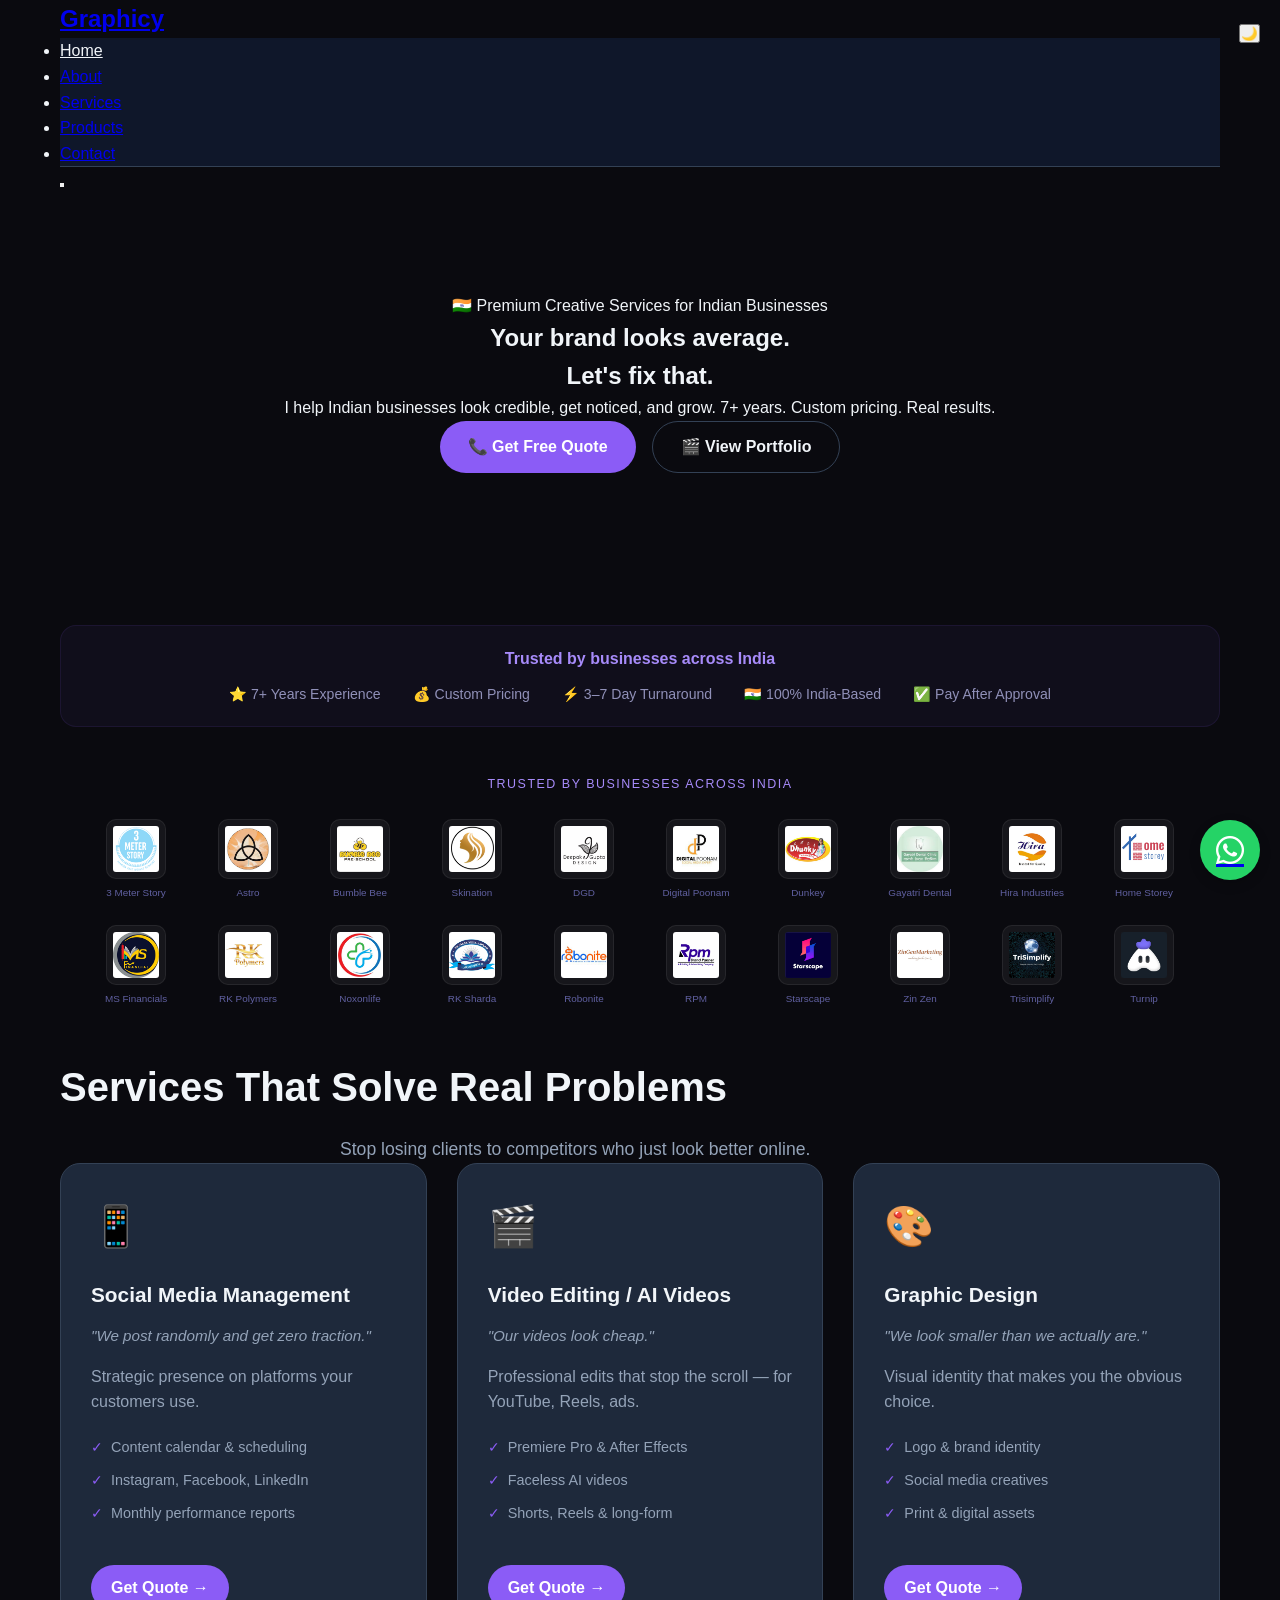
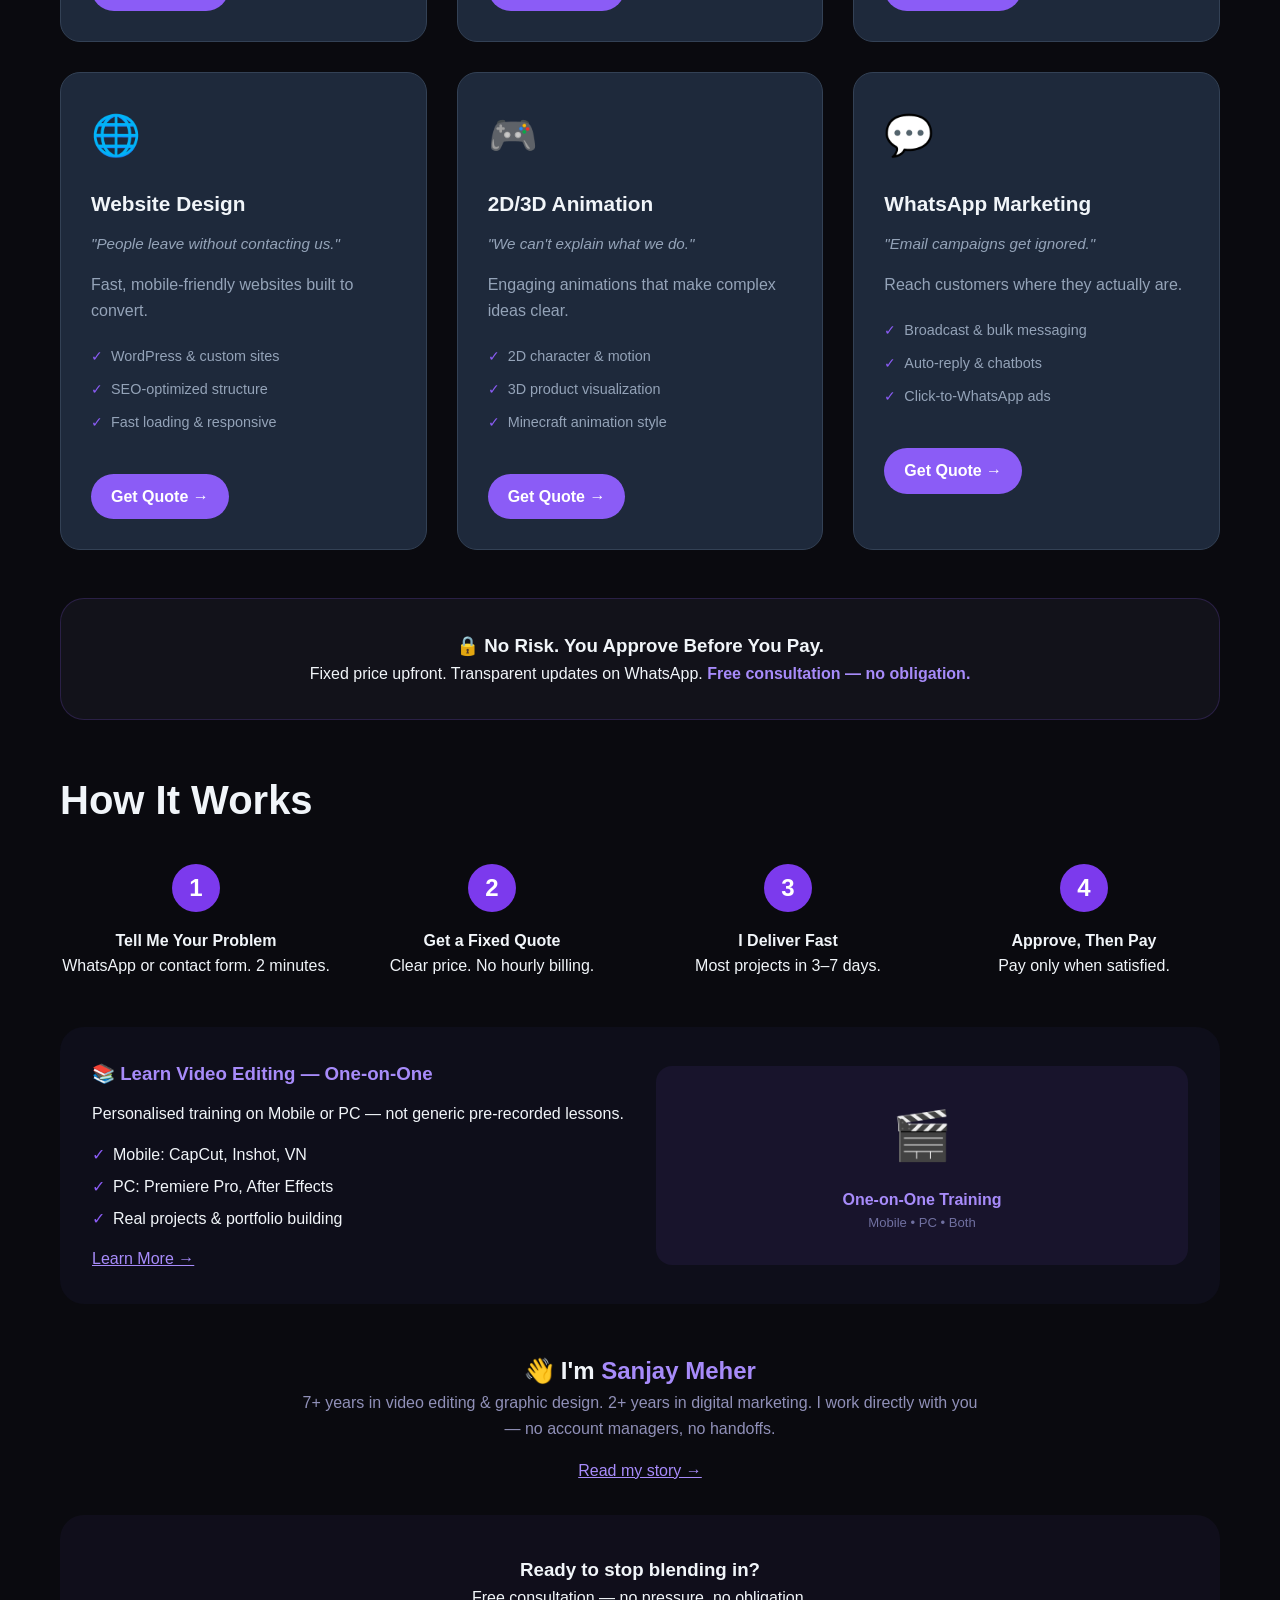
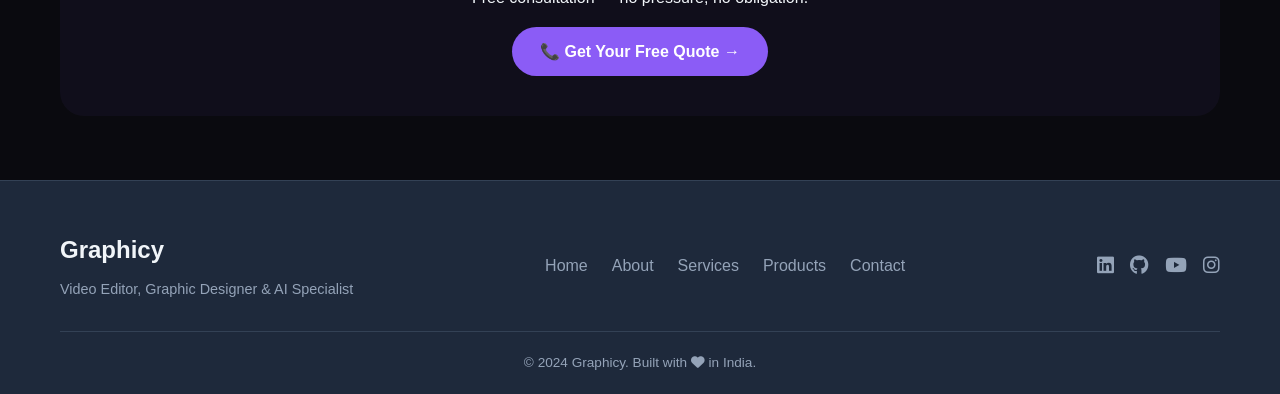
==== commit d274894a: "Update index.html" ====
--- a/index.html
+++ b/index.html
@@ -240,13 +240,88 @@
                 </div>
             </div>
 
-            <!-- Services Section -->
+            <!-- Services Section - HARDCODED (not dynamic) -->
             <h2 class="section-title">Services That <span class="gradient">Solve Real Problems</span></h2>
             <p class="section-subtitle">Stop losing clients to competitors who just look better online.</p>
 
-            <div id="servicesGrid" class="services-grid">
-                <!-- Services will be dynamically loaded from Supabase -->
-                <div style="text-align:center; padding:40px;">Loading services...</div>
+            <div class="services-grid">
+                <div class="service-card">
+                    <div class="service-icon">📱</div>
+                    <h3>Social Media Management</h3>
+                    <p class="problem-line">"We post randomly and get zero traction."</p>
+                    <p>Strategic presence on platforms your customers use.</p>
+                    <ul class="feature-list">
+                        <li>Content calendar & scheduling</li>
+                        <li>Instagram, Facebook, LinkedIn</li>
+                        <li>Monthly performance reports</li>
+                    </ul>
+                    <a href="contact.html" class="quote-btn">Get Quote →</a>
+                </div>
+
+                <div class="service-card">
+                    <div class="service-icon">🎬</div>
+                    <h3>Video Editing / AI Videos</h3>
+                    <p class="problem-line">"Our videos look cheap."</p>
+                    <p>Professional edits that stop the scroll — for YouTube, Reels, ads.</p>
+                    <ul class="feature-list">
+                        <li>Premiere Pro & After Effects</li>
+                        <li>Faceless AI videos</li>
+                        <li>Shorts, Reels & long-form</li>
+                    </ul>
+                    <a href="contact.html" class="quote-btn">Get Quote →</a>
+                </div>
+
+                <div class="service-card">
+                    <div class="service-icon">🎨</div>
+                    <h3>Graphic Design</h3>
+                    <p class="problem-line">"We look smaller than we actually are."</p>
+                    <p>Visual identity that makes you the obvious choice.</p>
+                    <ul class="feature-list">
+                        <li>Logo & brand identity</li>
+                        <li>Social media creatives</li>
+                        <li>Print & digital assets</li>
+                    </ul>
+                    <a href="contact.html" class="quote-btn">Get Quote →</a>
+                </div>
+
+                <div class="service-card">
+                    <div class="service-icon">🌐</div>
+                    <h3>Website Design</h3>
+                    <p class="problem-line">"People leave without contacting us."</p>
+                    <p>Fast, mobile-friendly websites built to convert.</p>
+                    <ul class="feature-list">
+                        <li>WordPress & custom sites</li>
+                        <li>SEO-optimized structure</li>
+                        <li>Fast loading & responsive</li>
+                    </ul>
+                    <a href="contact.html" class="quote-btn">Get Quote →</a>
+                </div>
+
+                <div class="service-card">
+                    <div class="service-icon">🎮</div>
+                    <h3>2D/3D Animation</h3>
+                    <p class="problem-line">"We can't explain what we do."</p>
+                    <p>Engaging animations that make complex ideas clear.</p>
+                    <ul class="feature-list">
+                        <li>2D character & motion</li>
+                        <li>3D product visualization</li>
+                        <li>Minecraft animation style</li>
+                    </ul>
+                    <a href="contact.html" class="quote-btn">Get Quote →</a>
+                </div>
+
+                <div class="service-card">
+                    <div class="service-icon">💬</div>
+                    <h3>WhatsApp Marketing</h3>
+                    <p class="problem-line">"Email campaigns get ignored."</p>
+                    <p>Reach customers where they actually are.</p>
+                    <ul class="feature-list">
+                        <li>Broadcast & bulk messaging</li>
+                        <li>Auto-reply & chatbots</li>
+                        <li>Click-to-WhatsApp ads</li>
+                    </ul>
+                    <a href="contact.html" class="quote-btn">Get Quote →</a>
+                </div>
             </div>
 
             <!-- Guarantee -->
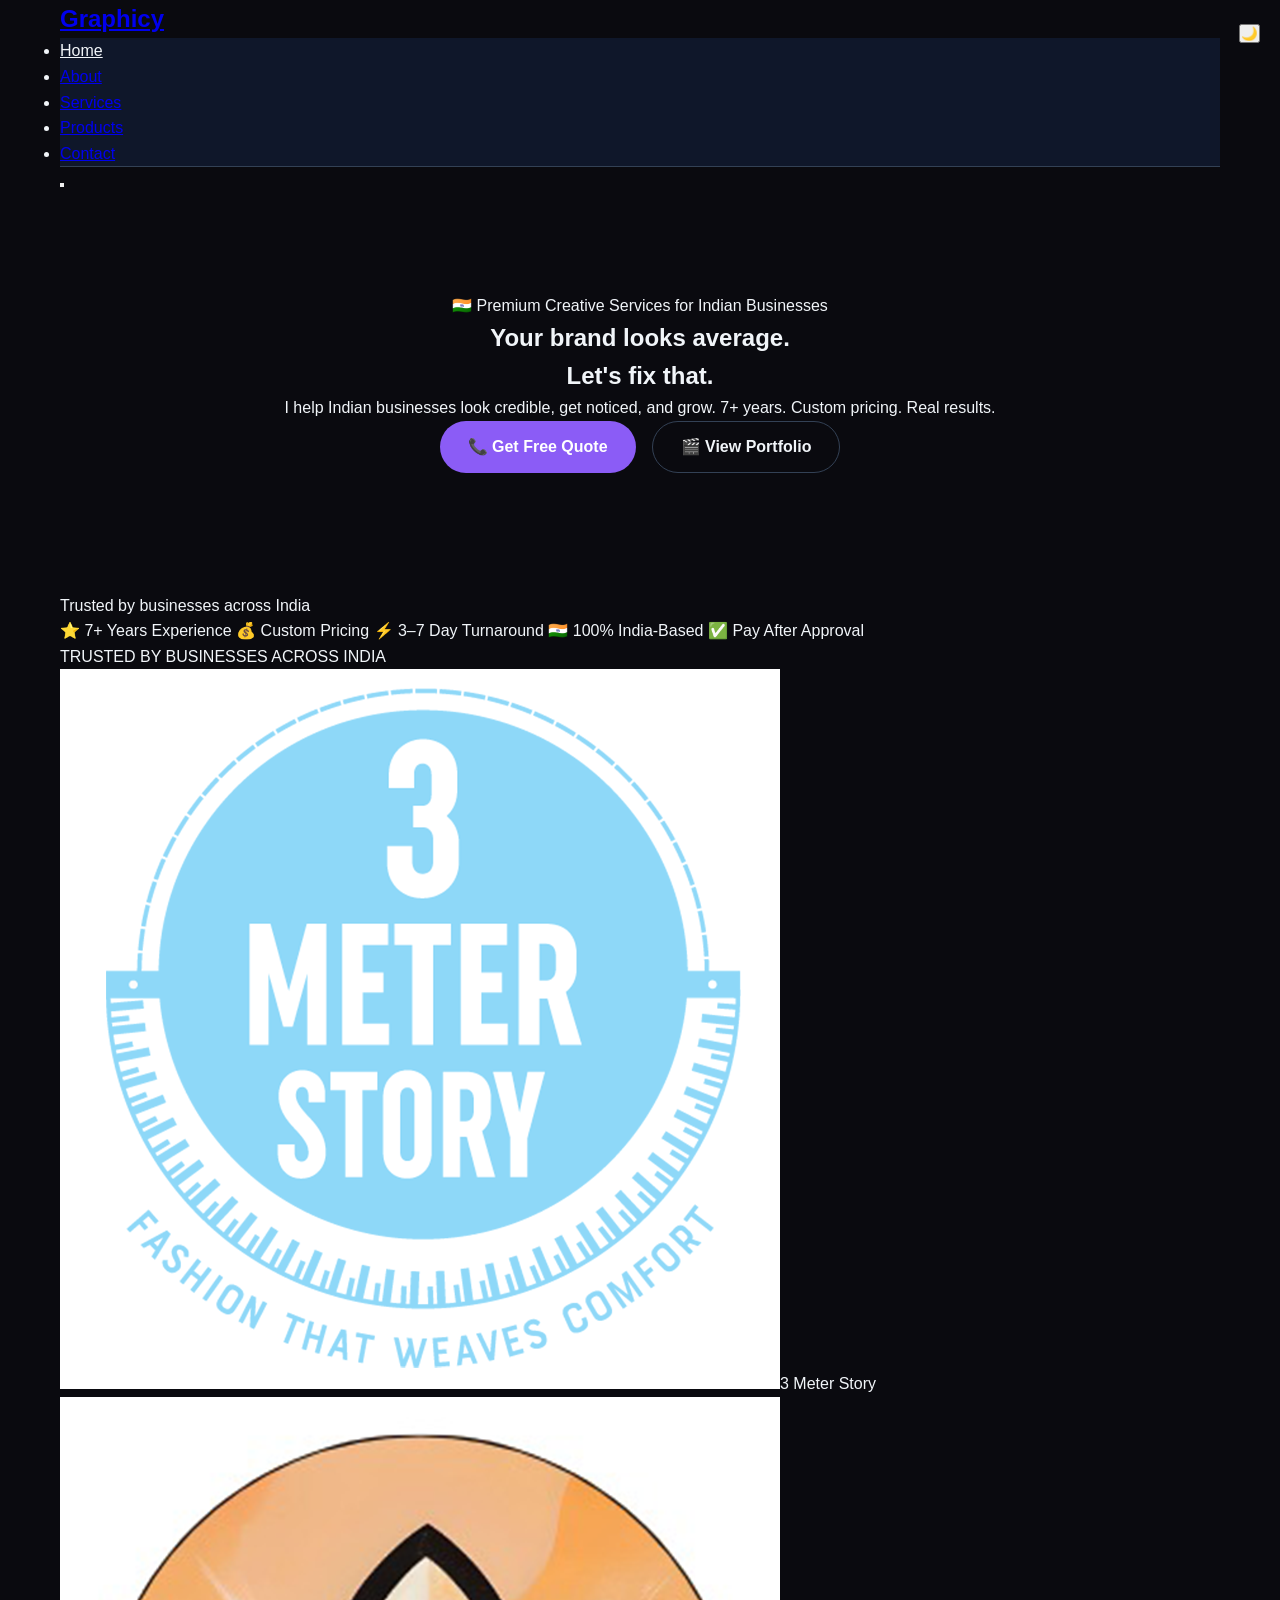
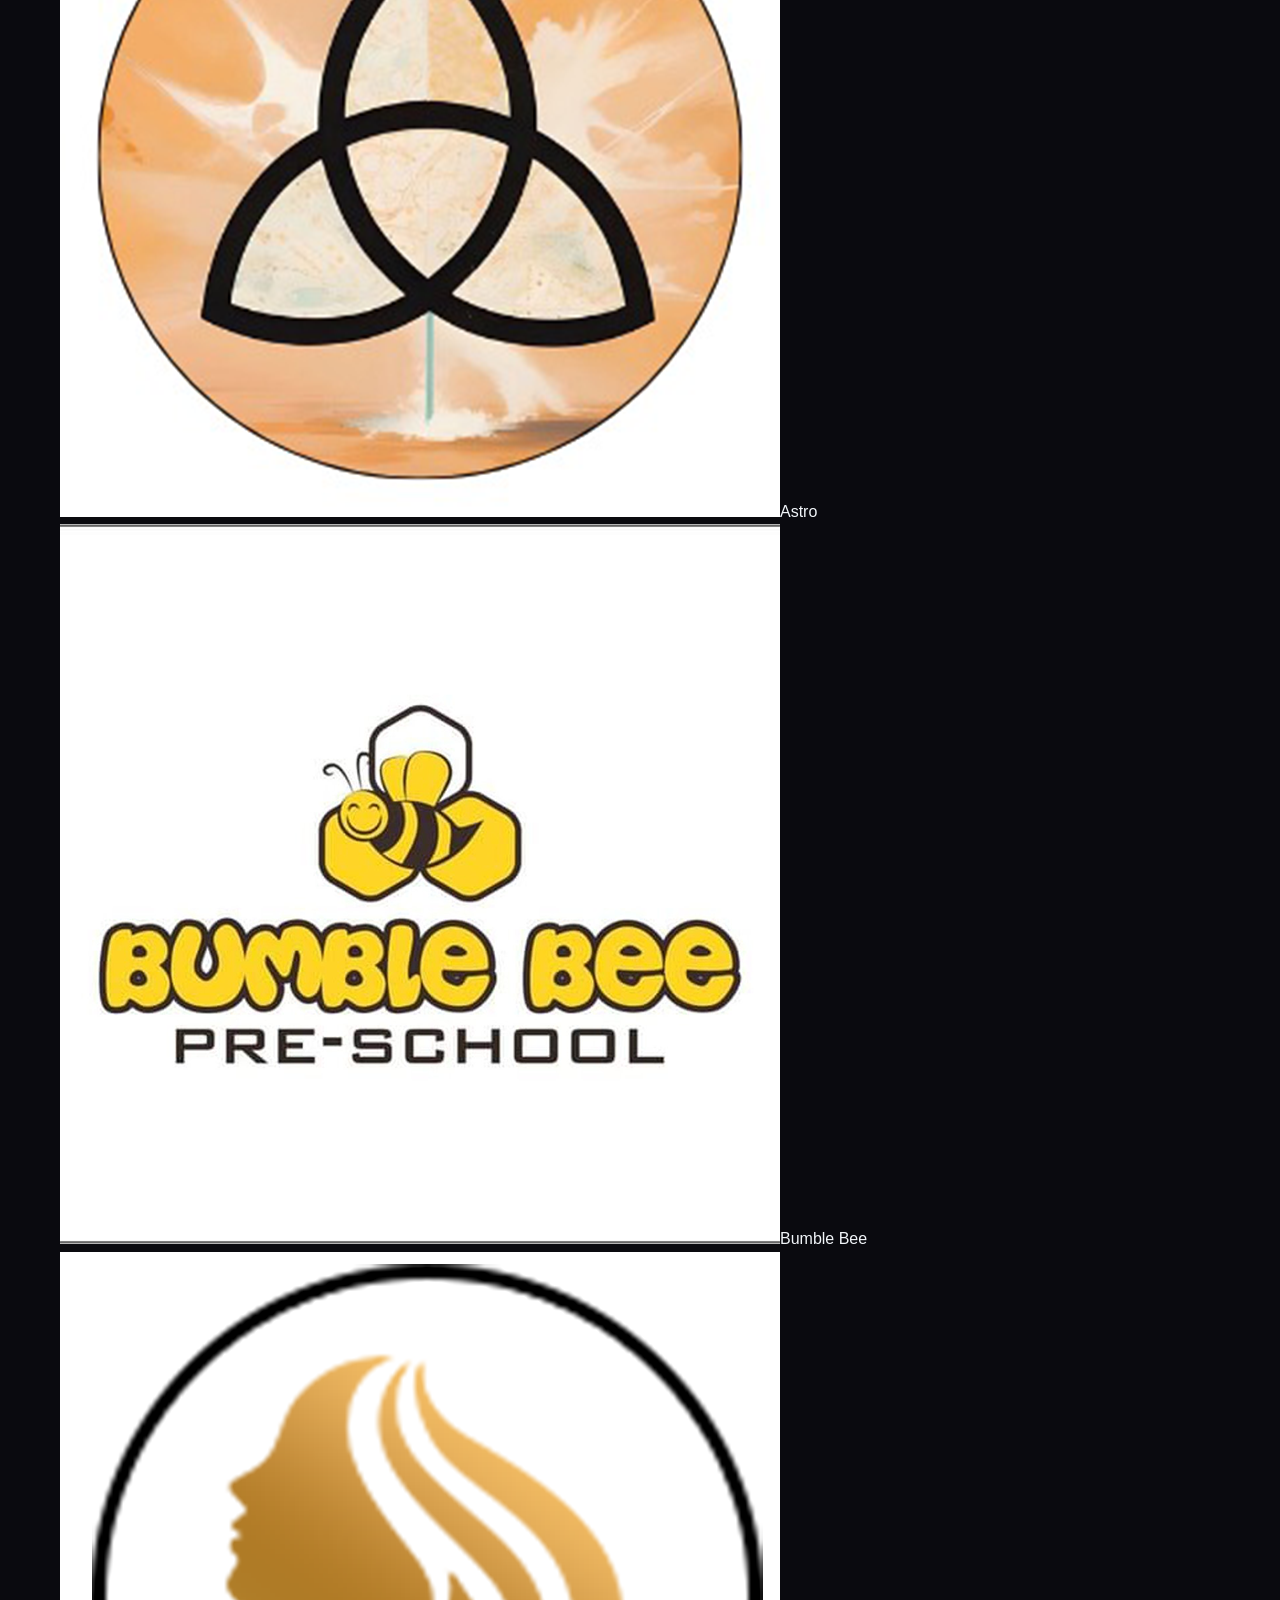
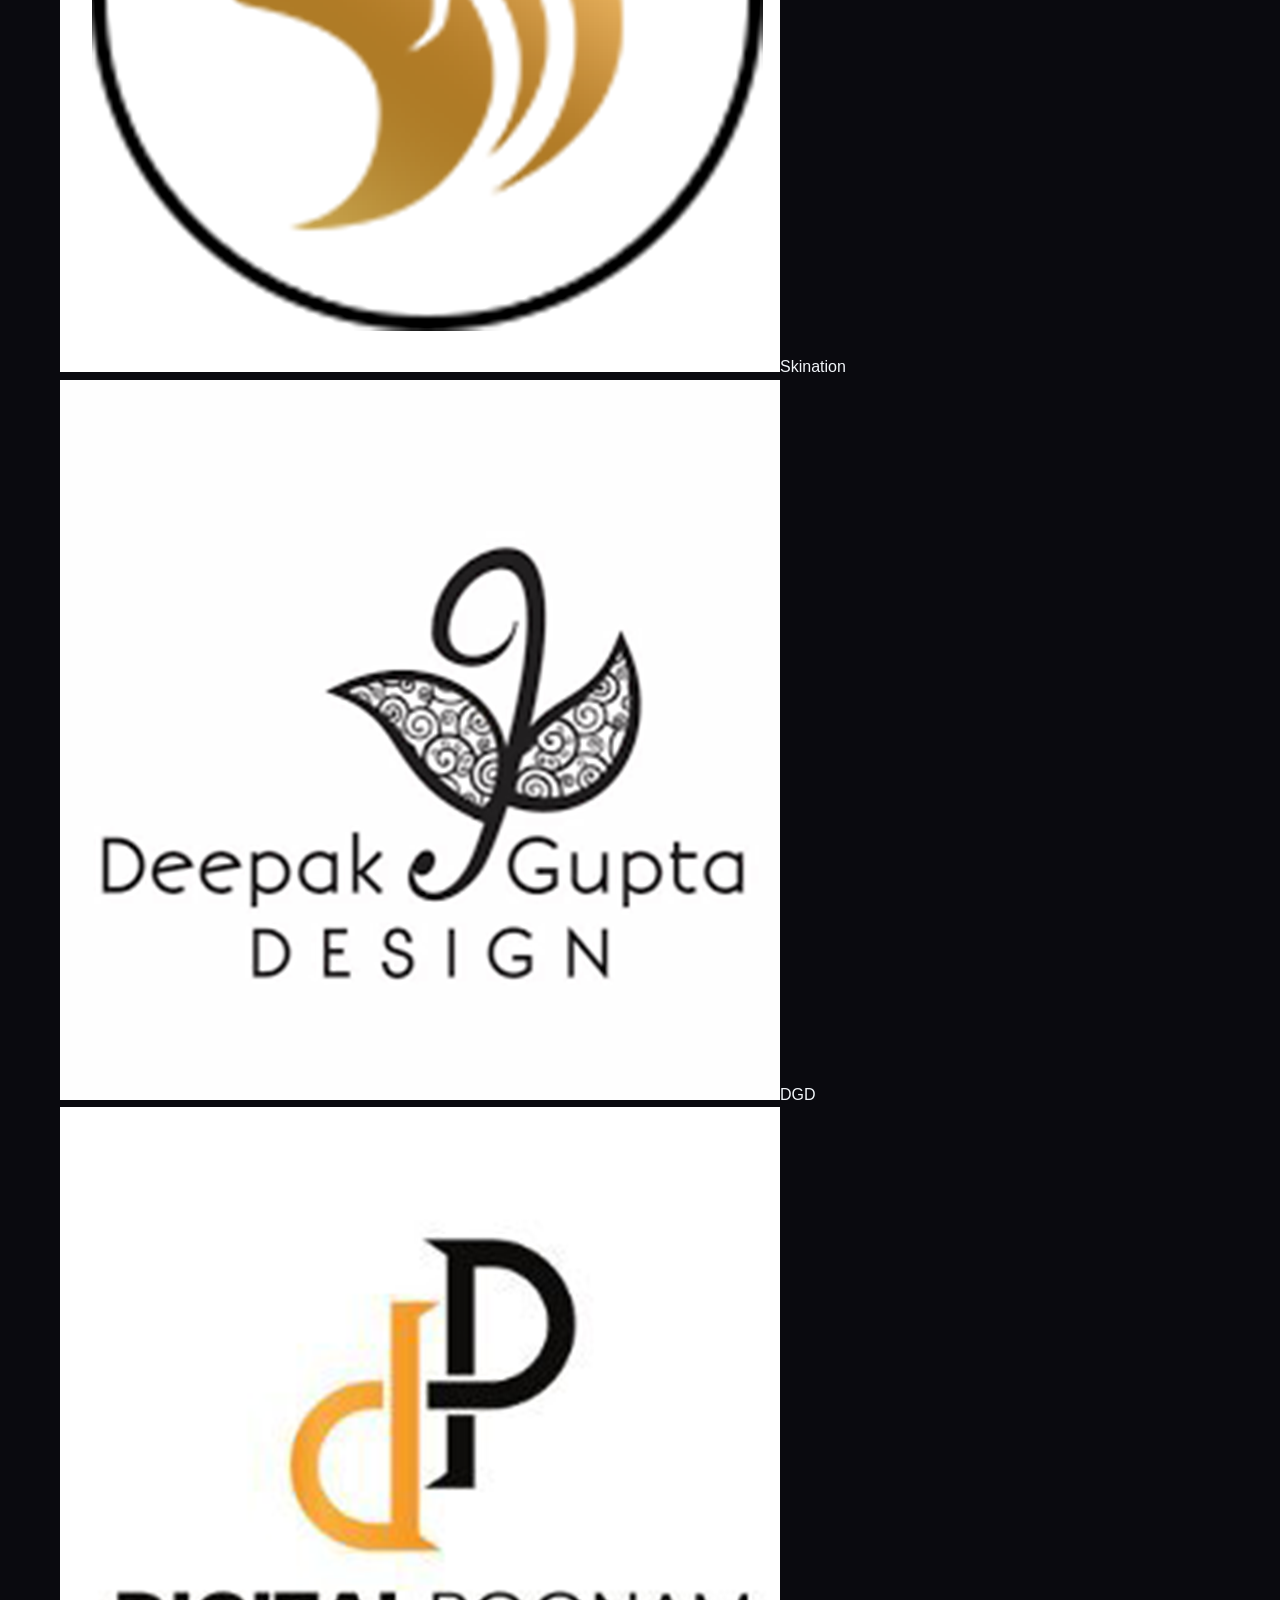
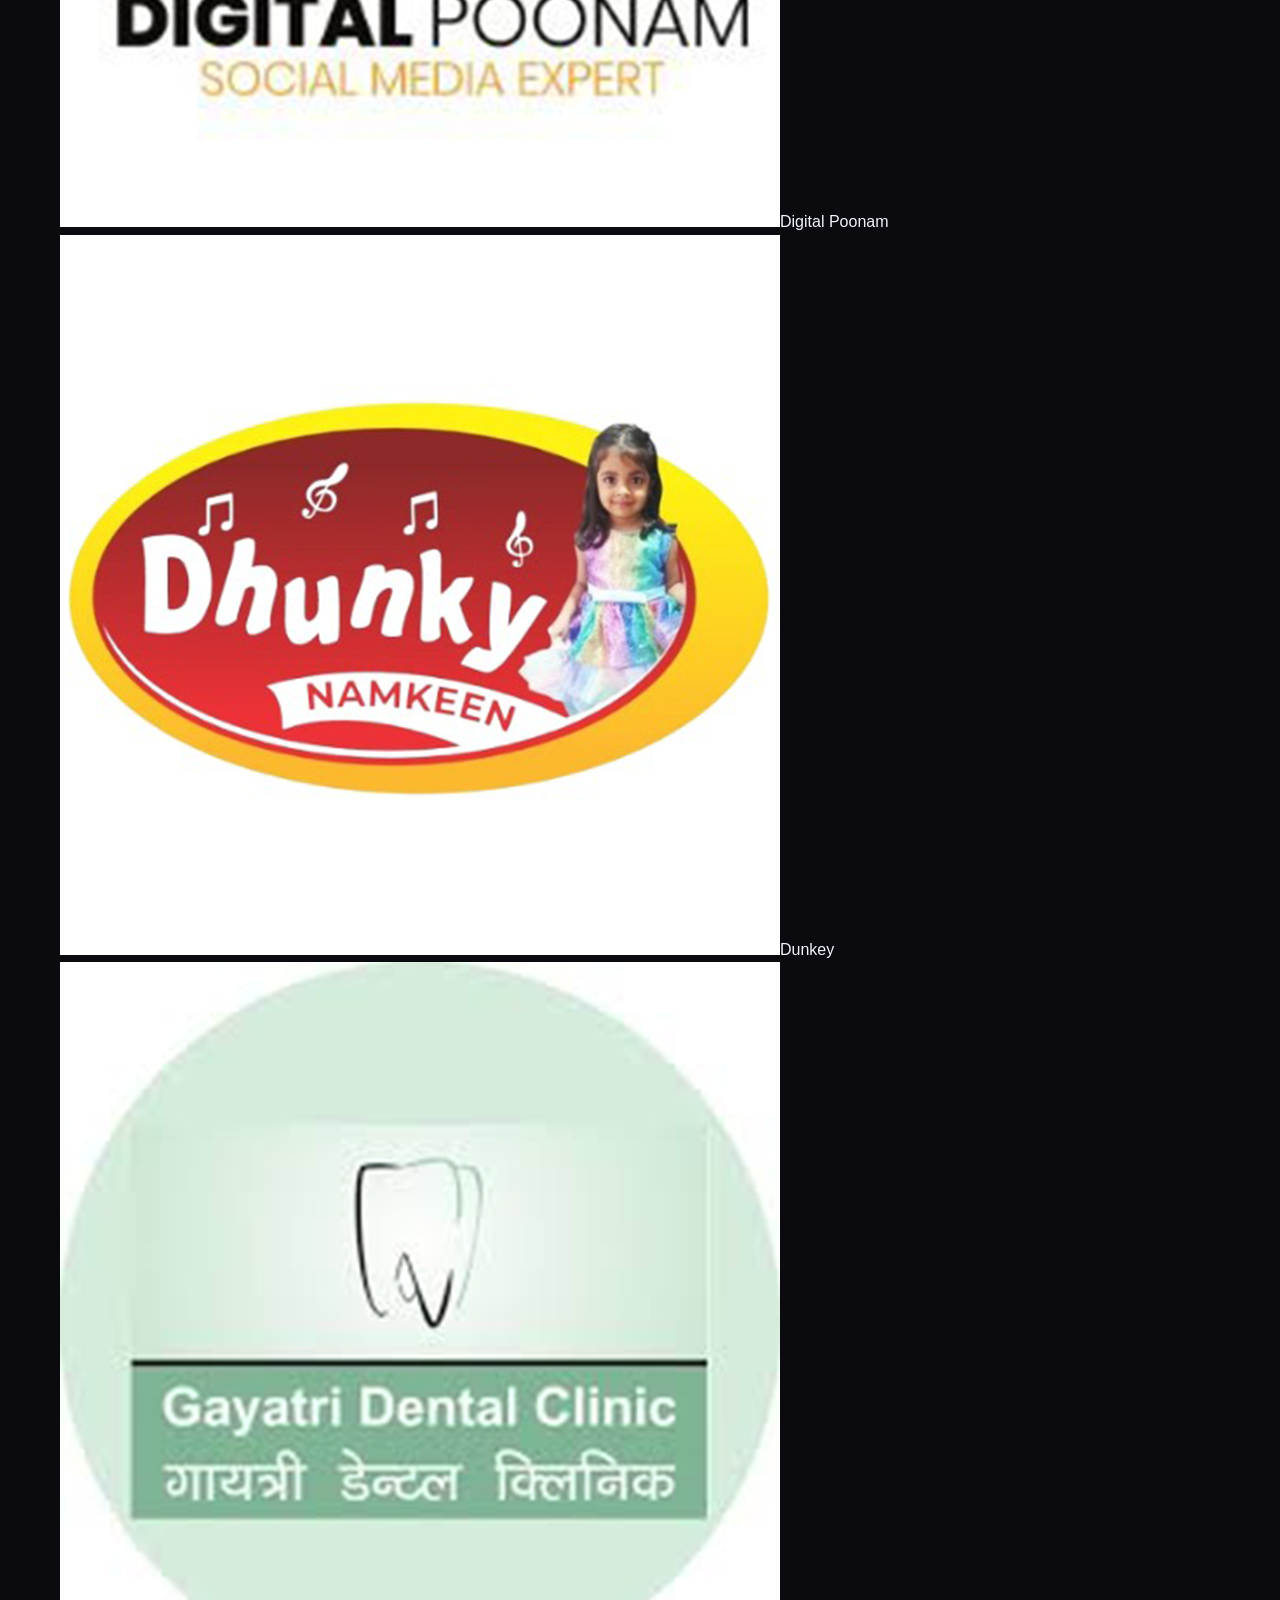
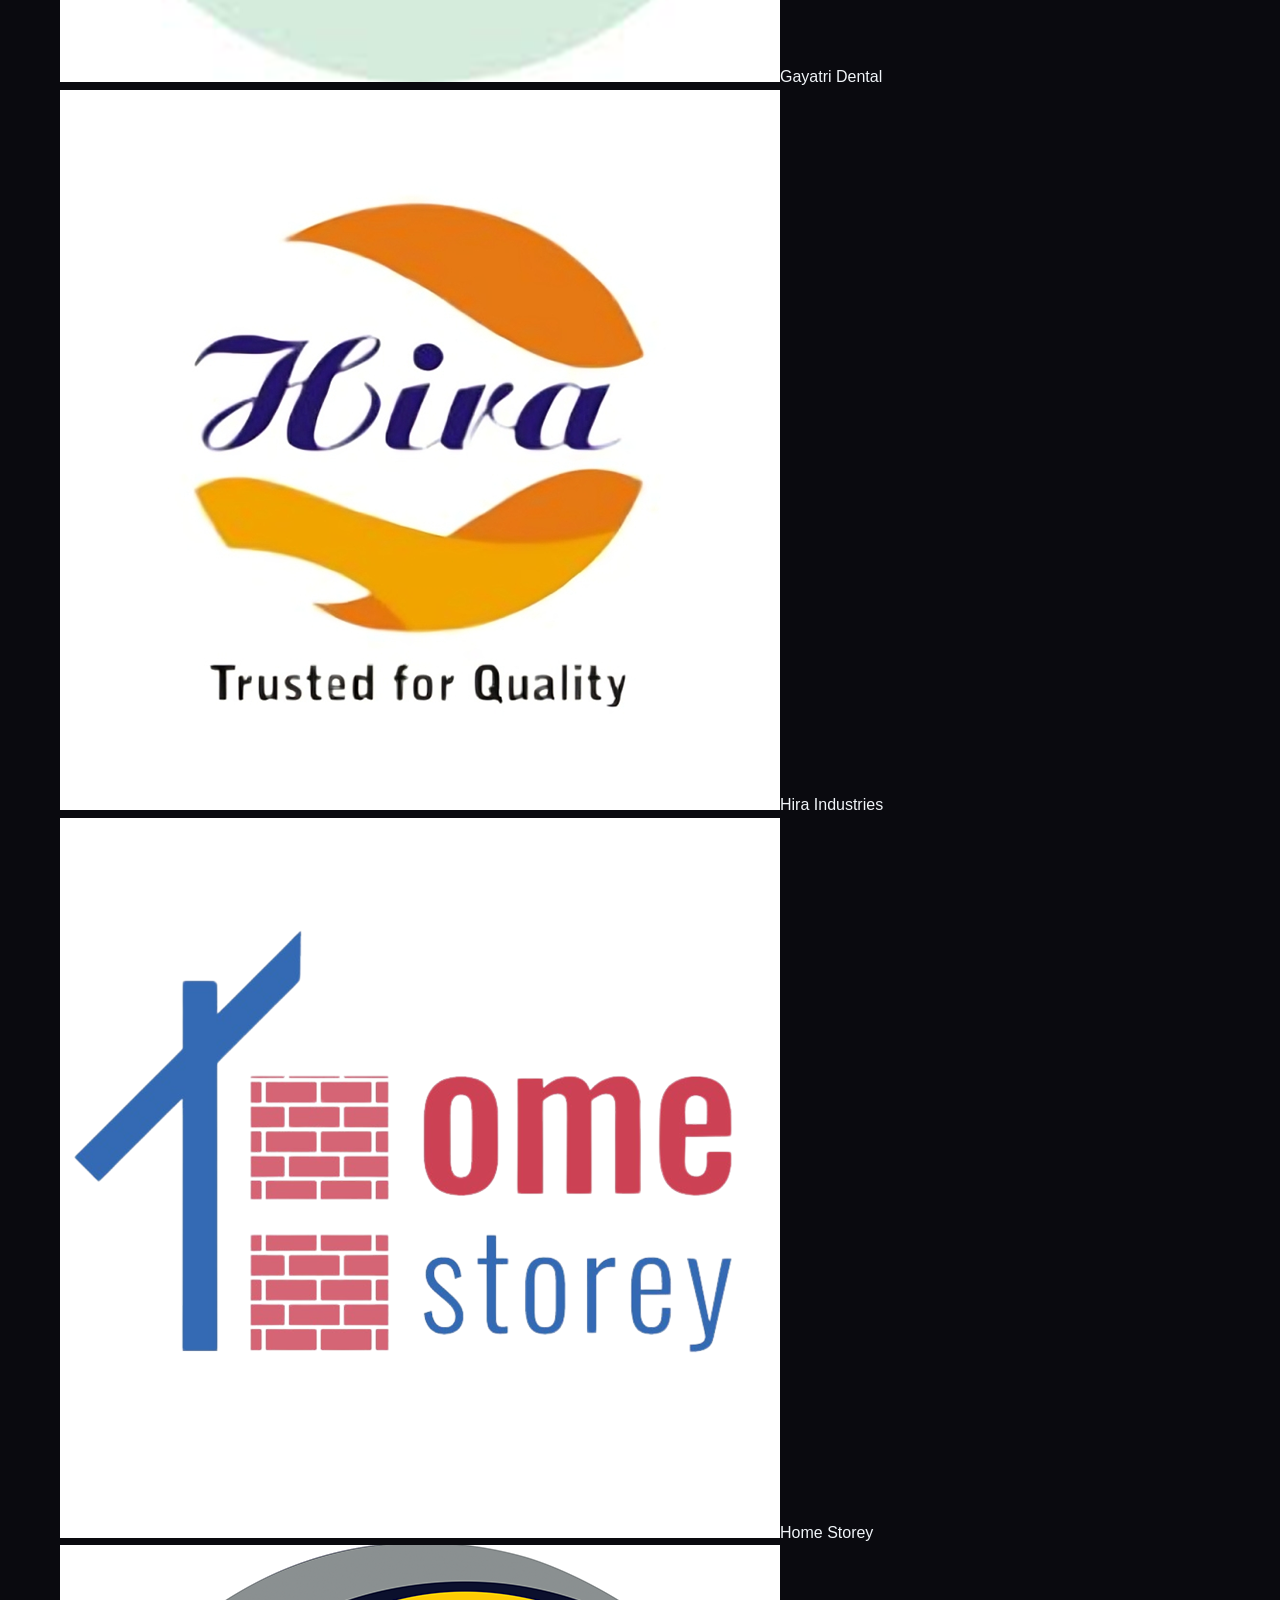
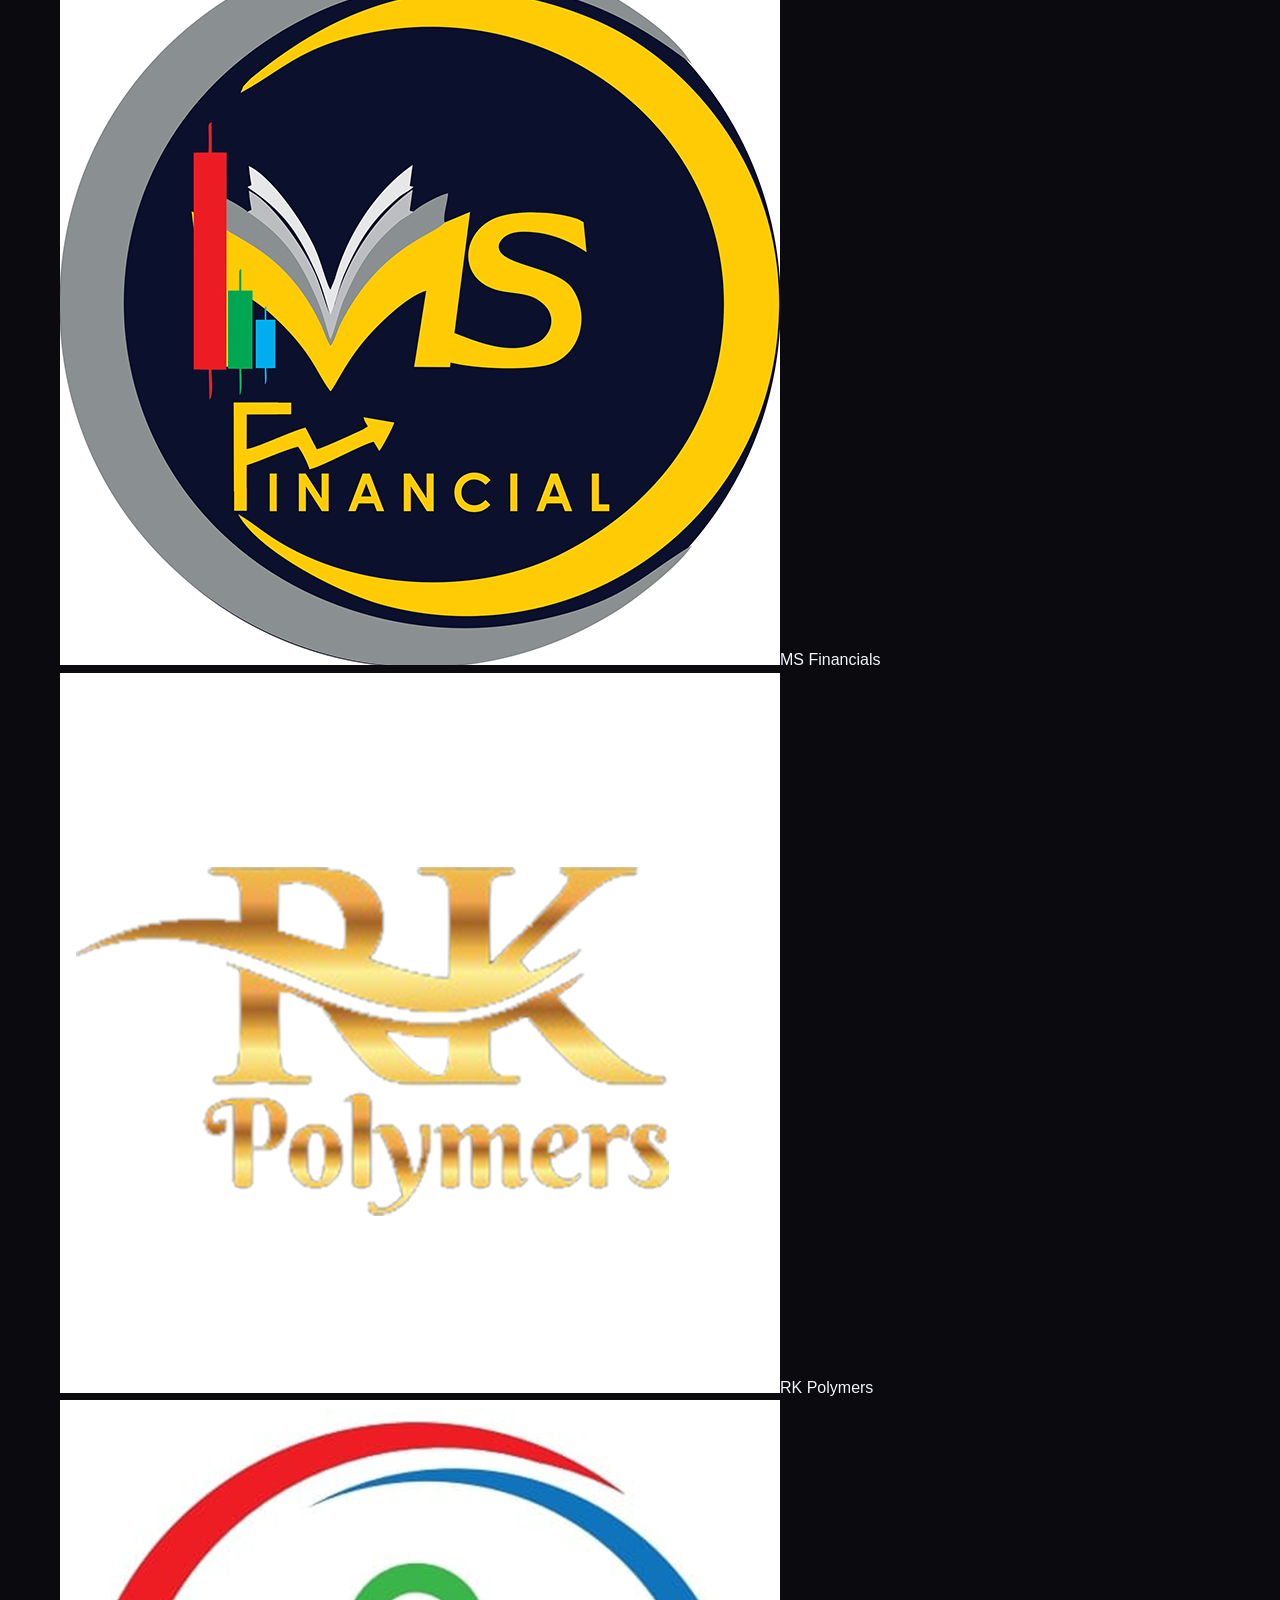
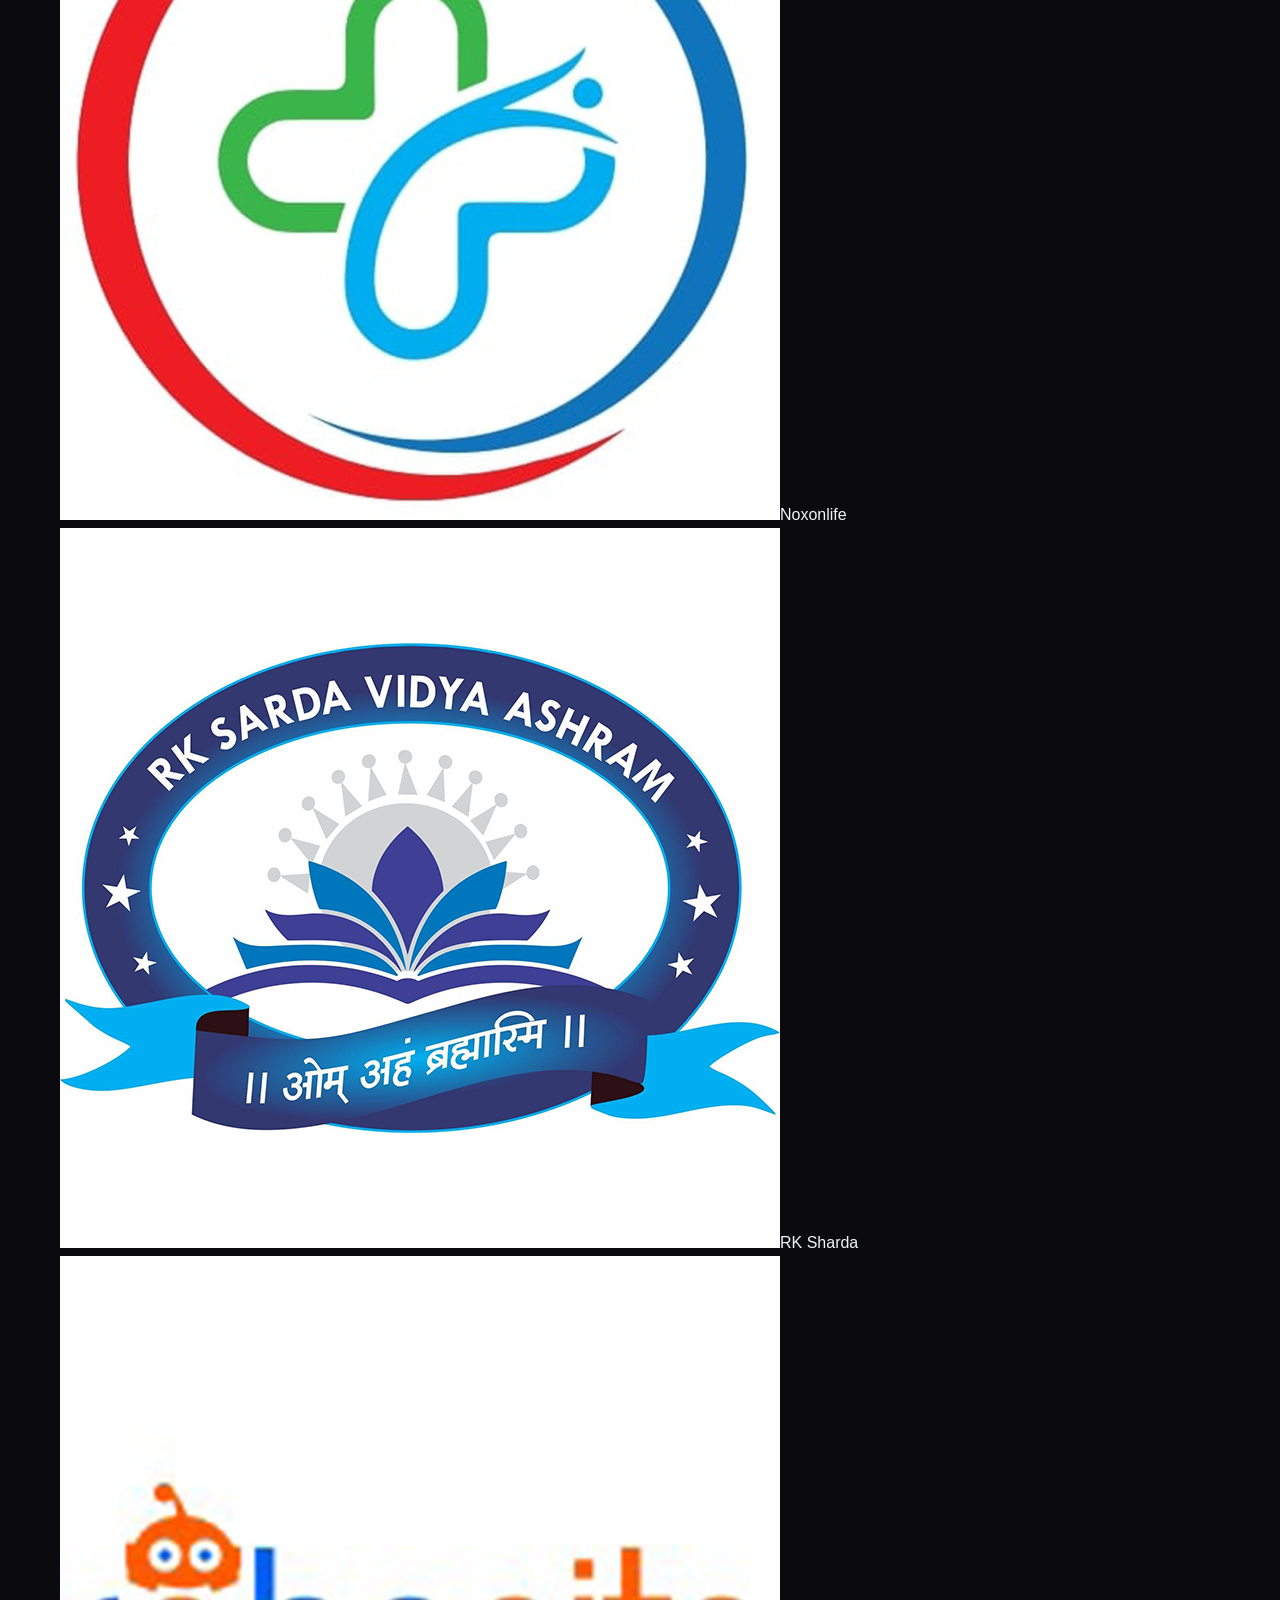
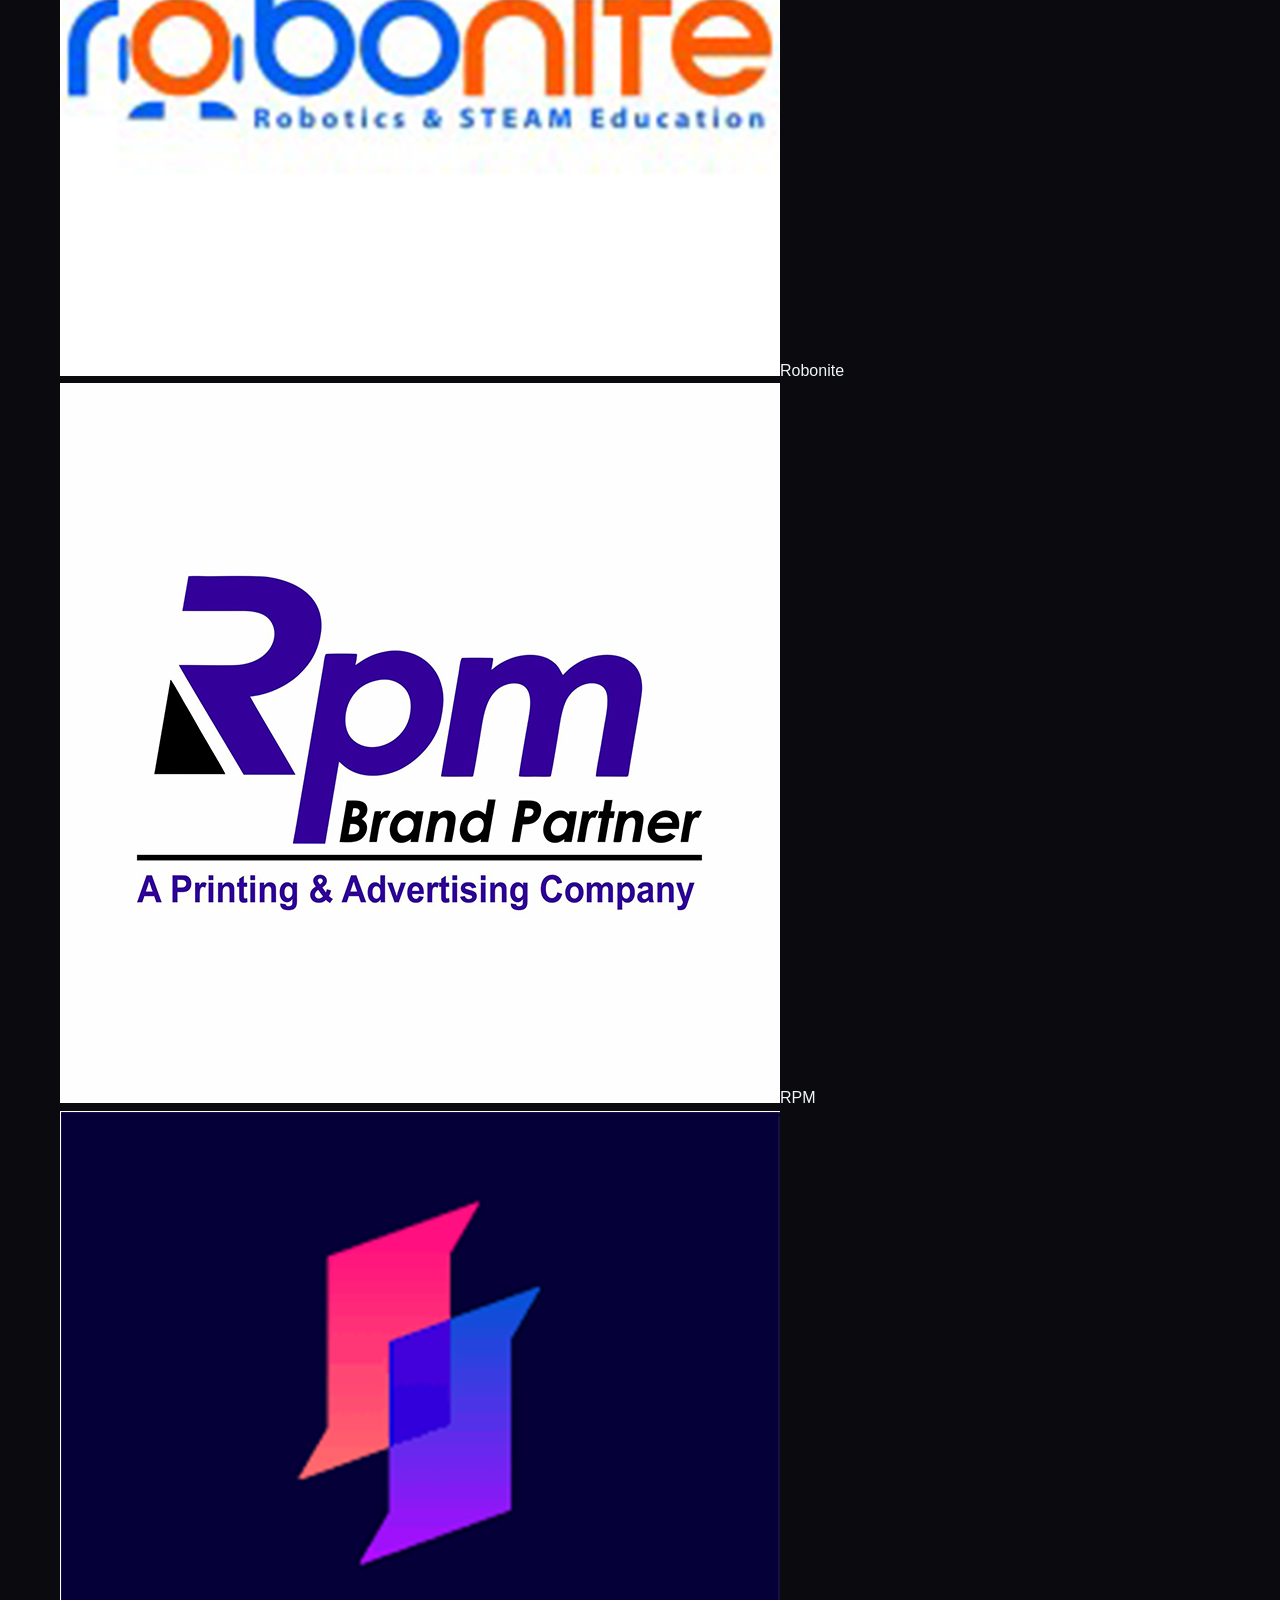
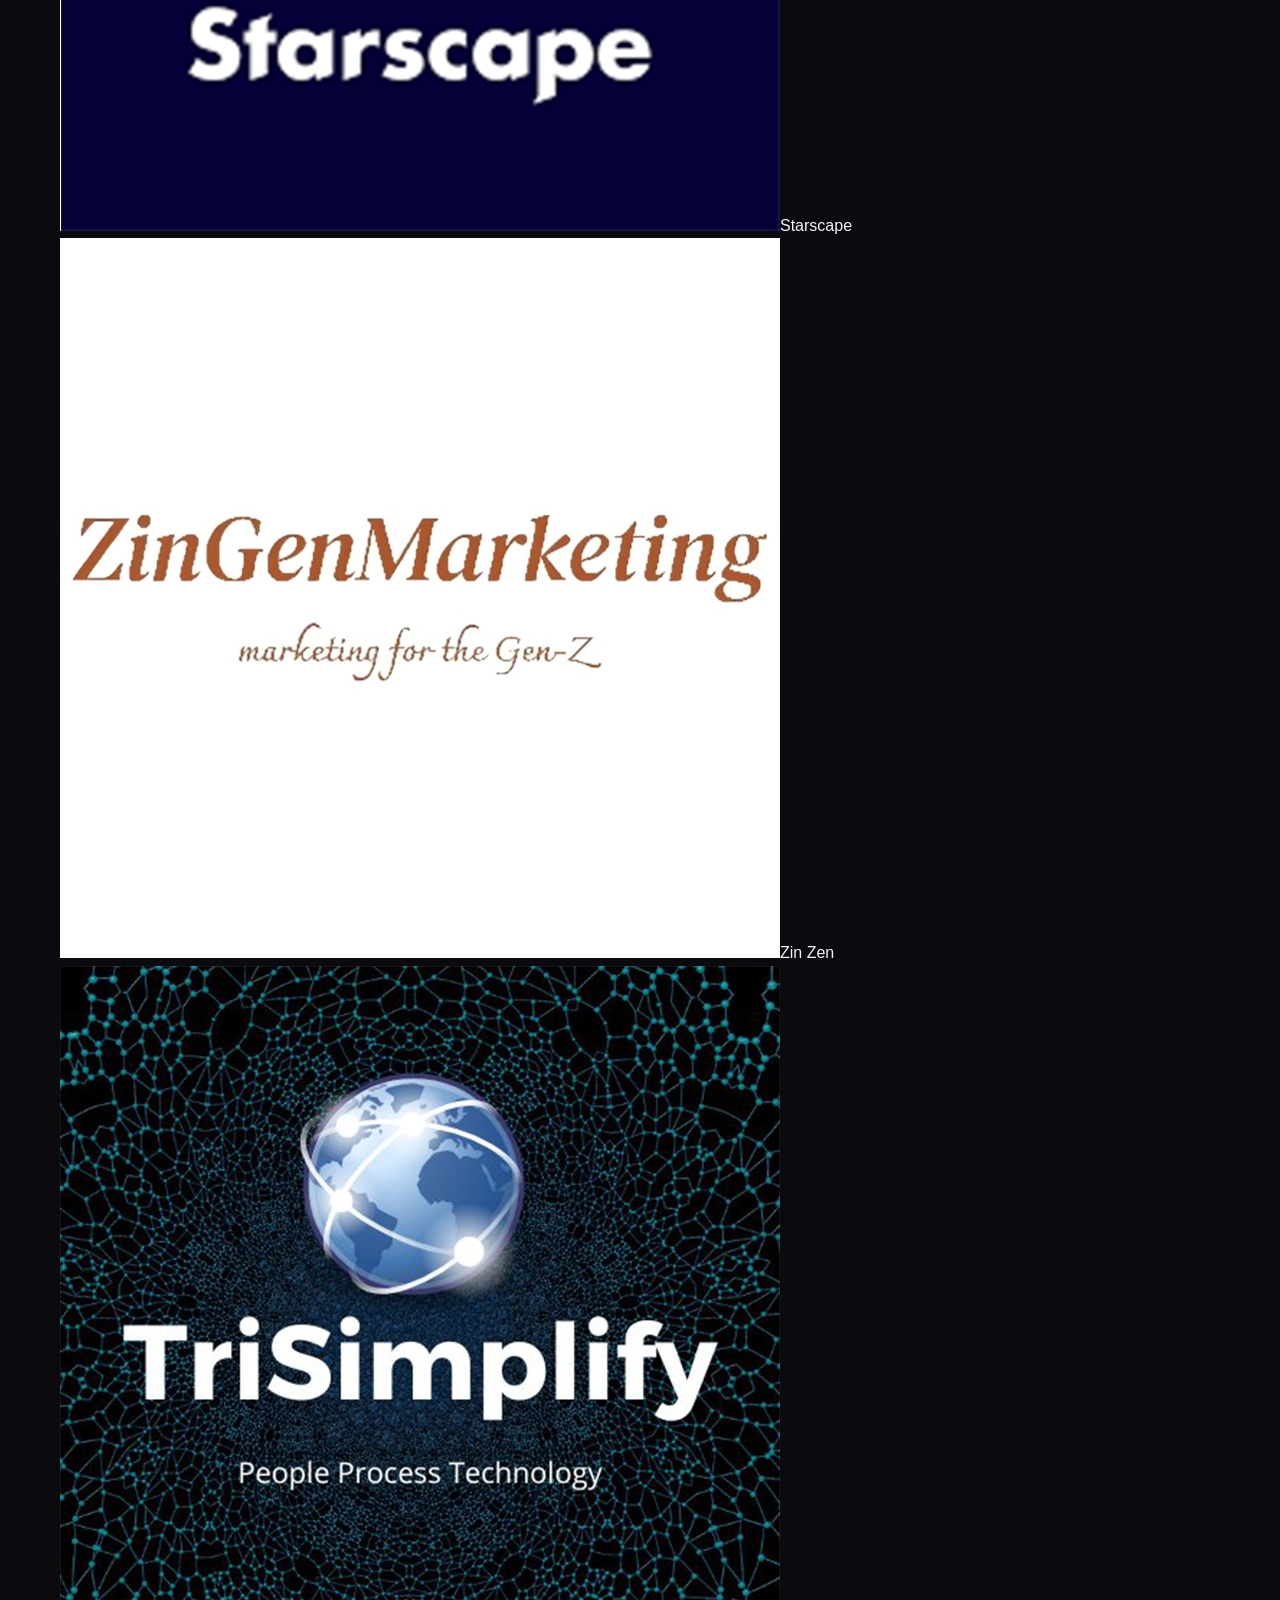
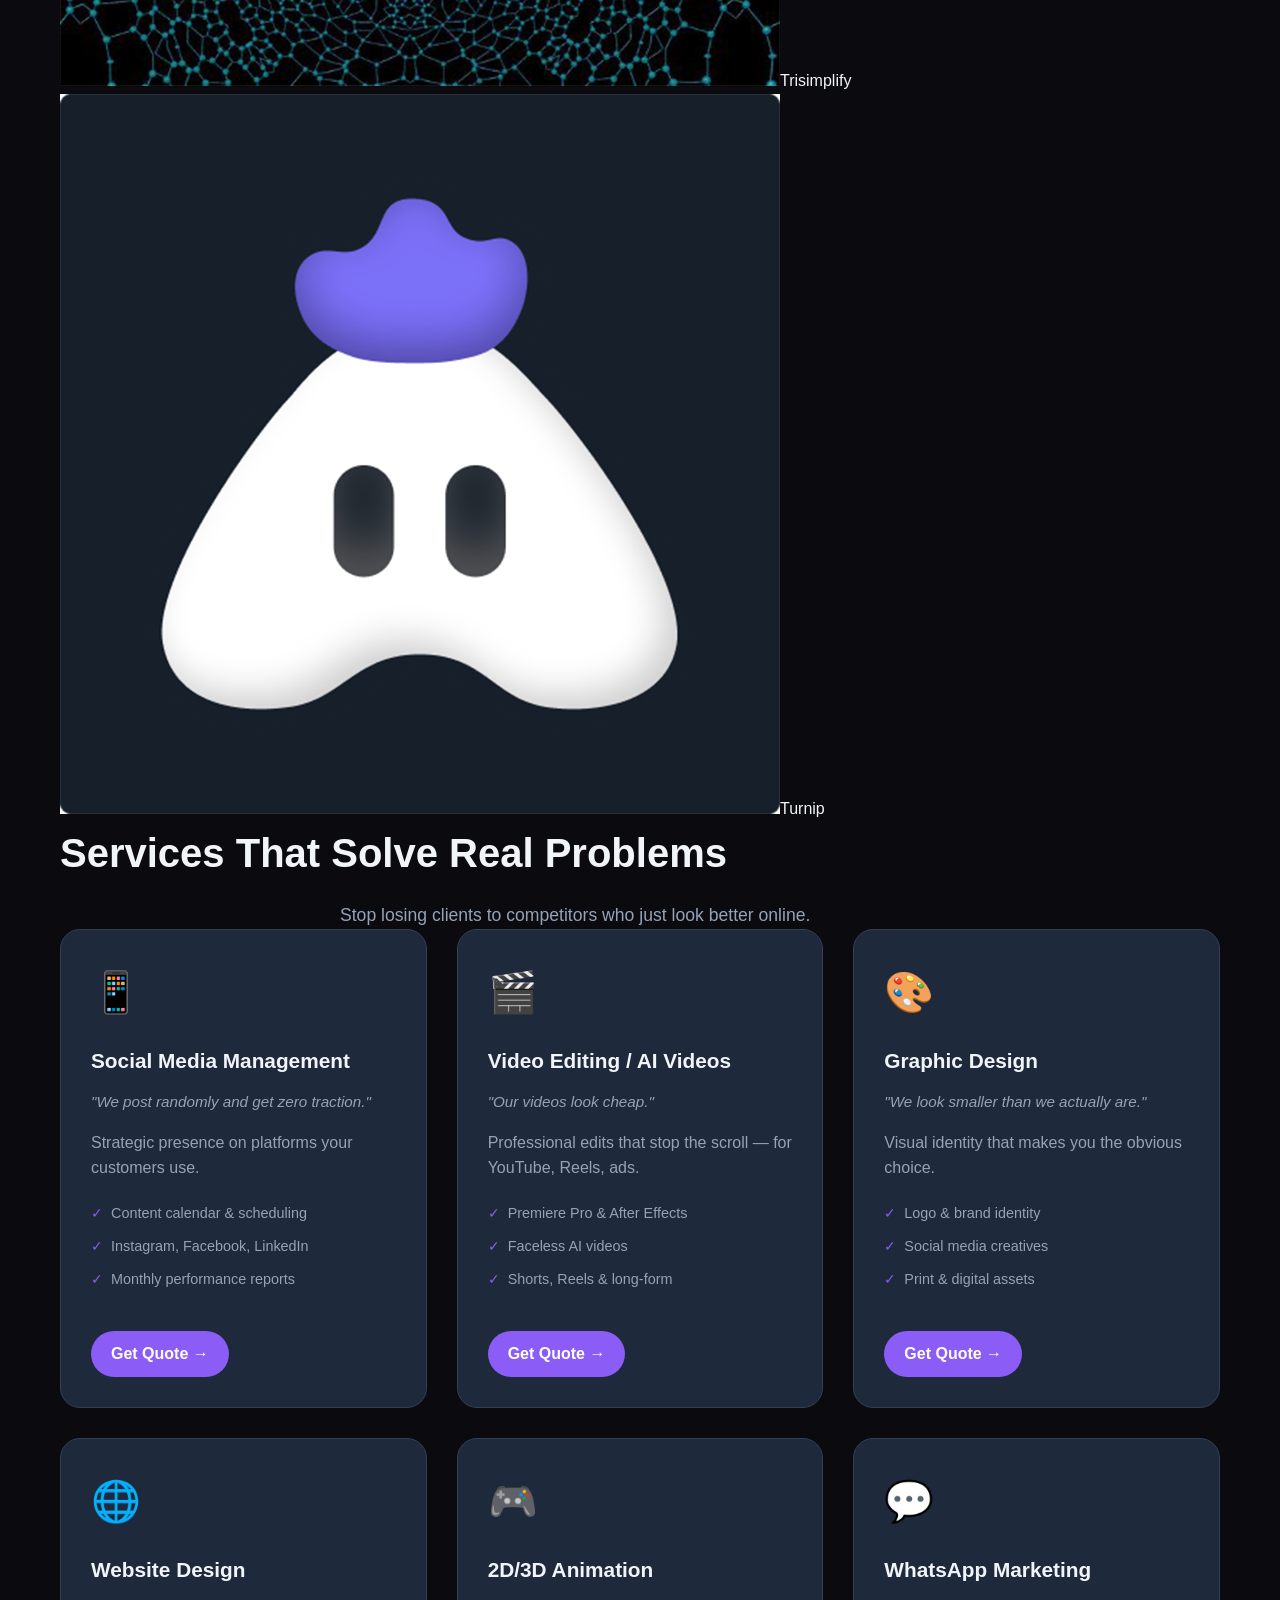
==== commit 2f6b8c89: "Update index.html" ====
--- a/index.html
+++ b/index.html
@@ -10,125 +10,7 @@
     <link rel="icon" type="image/png" href="https://graphicy.art.blog/wp-content/uploads/2023/01/cropped-Graphicy-Logo-1-32x32.png">
     <link rel="stylesheet" href="https://cdnjs.cloudflare.com/ajax/libs/font-awesome/6.5.1/css/all.min.css">
     <link rel="stylesheet" href="style.css">
-    
-    <style>
-        /* Additional inline styles that aren't in main CSS */
-        .trust-bar {
-            background: rgba(139,92,246,.05);
-            padding: 1.25rem;
-            border-radius: 16px;
-            margin: 2rem 0;
-            text-align: center;
-            border: 1px solid rgba(139,92,246,.1);
-        }
-        .trust-bar p { color: #a78bfa; font-weight: 600; margin-bottom: .75rem; }
-        .trust-icons { display: flex; justify-content: center; gap: 2rem; flex-wrap: wrap; }
-        .trust-icons span { color: #9090b8; font-size: .88rem; }
-
-        .brands-section { margin: 3rem 0; text-align: center; }
-        .brands-title { color: #a78bfa; font-size: .78rem; letter-spacing: 1.5px; margin-bottom: 1.5rem; }
-        .brands-logos {
-            display: flex;
-            flex-wrap: wrap;
-            justify-content: center;
-            align-items: center;
-            gap: 1.5rem 2rem;
-        }
-        .brand-item {
-            display: flex;
-            flex-direction: column;
-            align-items: center;
-            gap: .4rem;
-            width: 80px;
-            transition: transform .25s;
-        }
-        .brand-item:hover { transform: translateY(-3px); }
-        .brand-item img {
-            width: 60px;
-            height: 60px;
-            object-fit: contain;
-            background: rgba(255,255,255,.05);
-            padding: 6px;
-            border-radius: 10px;
-            border: 1px solid rgba(255,255,255,.07);
-        }
-        .brand-item span {
-            font-size: .62rem;
-            color: #6060a0;
-            text-align: center;
-        }
-
-        .guarantee-banner {
-            background: #12121a;
-            border-radius: 24px;
-            padding: 2rem;
-            text-align: center;
-            margin: 3rem 0;
-            border: 1px solid rgba(139,92,246,.2);
-        }
-        .highlight { color: #a78bfa; font-weight: 600; }
-
-        .steps-grid { display: grid; grid-template-columns: repeat(auto-fit, minmax(200px, 1fr)); gap: 1.5rem; margin: 2rem 0; }
-        .step { text-align: center; }
-        .step-number {
-            width: 48px; height: 48px;
-            background: #7c3aed;
-            border-radius: 50%;
-            display: flex; align-items: center; justify-content: center;
-            margin: 0 auto 1rem;
-            font-weight: bold;
-            color: white;
-        }
-
-        .course-highlight {
-            background: #0e0e1a;
-            border-radius: 24px;
-            padding: 2rem;
-            margin: 3rem 0;
-            display: grid;
-            grid-template-columns: 1fr 1fr;
-            gap: 2rem;
-            align-items: center;
-        }
-        .course-highlight h3 { color: #a78bfa; margin-bottom: .75rem; }
-        .course-features { list-style: none; margin: .75rem 0; }
-        .course-features li { padding: .2rem 0; display: flex; align-items: center; gap: .5rem; }
-        .course-features li::before { content: "✓"; color: #8b5cf6; }
-
-        .about-teaser { text-align: center; margin: 3rem 0 2rem; }
-        .about-teaser p { max-width: 680px; margin: 0 auto; color: #9090b8; }
-
-        .final-cta {
-            text-align: center;
-            margin: 2rem 0 4rem;
-            padding: 2.5rem;
-            background: rgba(139,92,246,.05);
-            border-radius: 24px;
-        }
-
-        .whatsapp-float {
-            position: fixed; bottom: 20px; right: 20px;
-            background: #25D366;
-            width: 60px; height: 60px;
-            border-radius: 50%;
-            display: flex; align-items: center; justify-content: center;
-            transition: transform .3s;
-            z-index: 1000;
-            box-shadow: 0 4px 12px rgba(0,0,0,0.2);
-        }
-        .whatsapp-float:hover { transform: scale(1.15); }
-
-        @media (max-width: 768px) {
-            h1 { font-size: 2rem; }
-            .services-grid { grid-template-columns: 1fr; }
-            .course-highlight { grid-template-columns: 1fr; }
-            .brand-item { width: 65px; }
-            .brand-item img { width: 50px; height: 50px; }
-            .trust-icons { gap: 1rem; }
-            .trust-icons span { font-size: .75rem; }
-        }
-    </style>
-</head>
+    </head>
 <body>
     <!-- Desktop Theme Toggle -->
     <div class="theme-toggle">
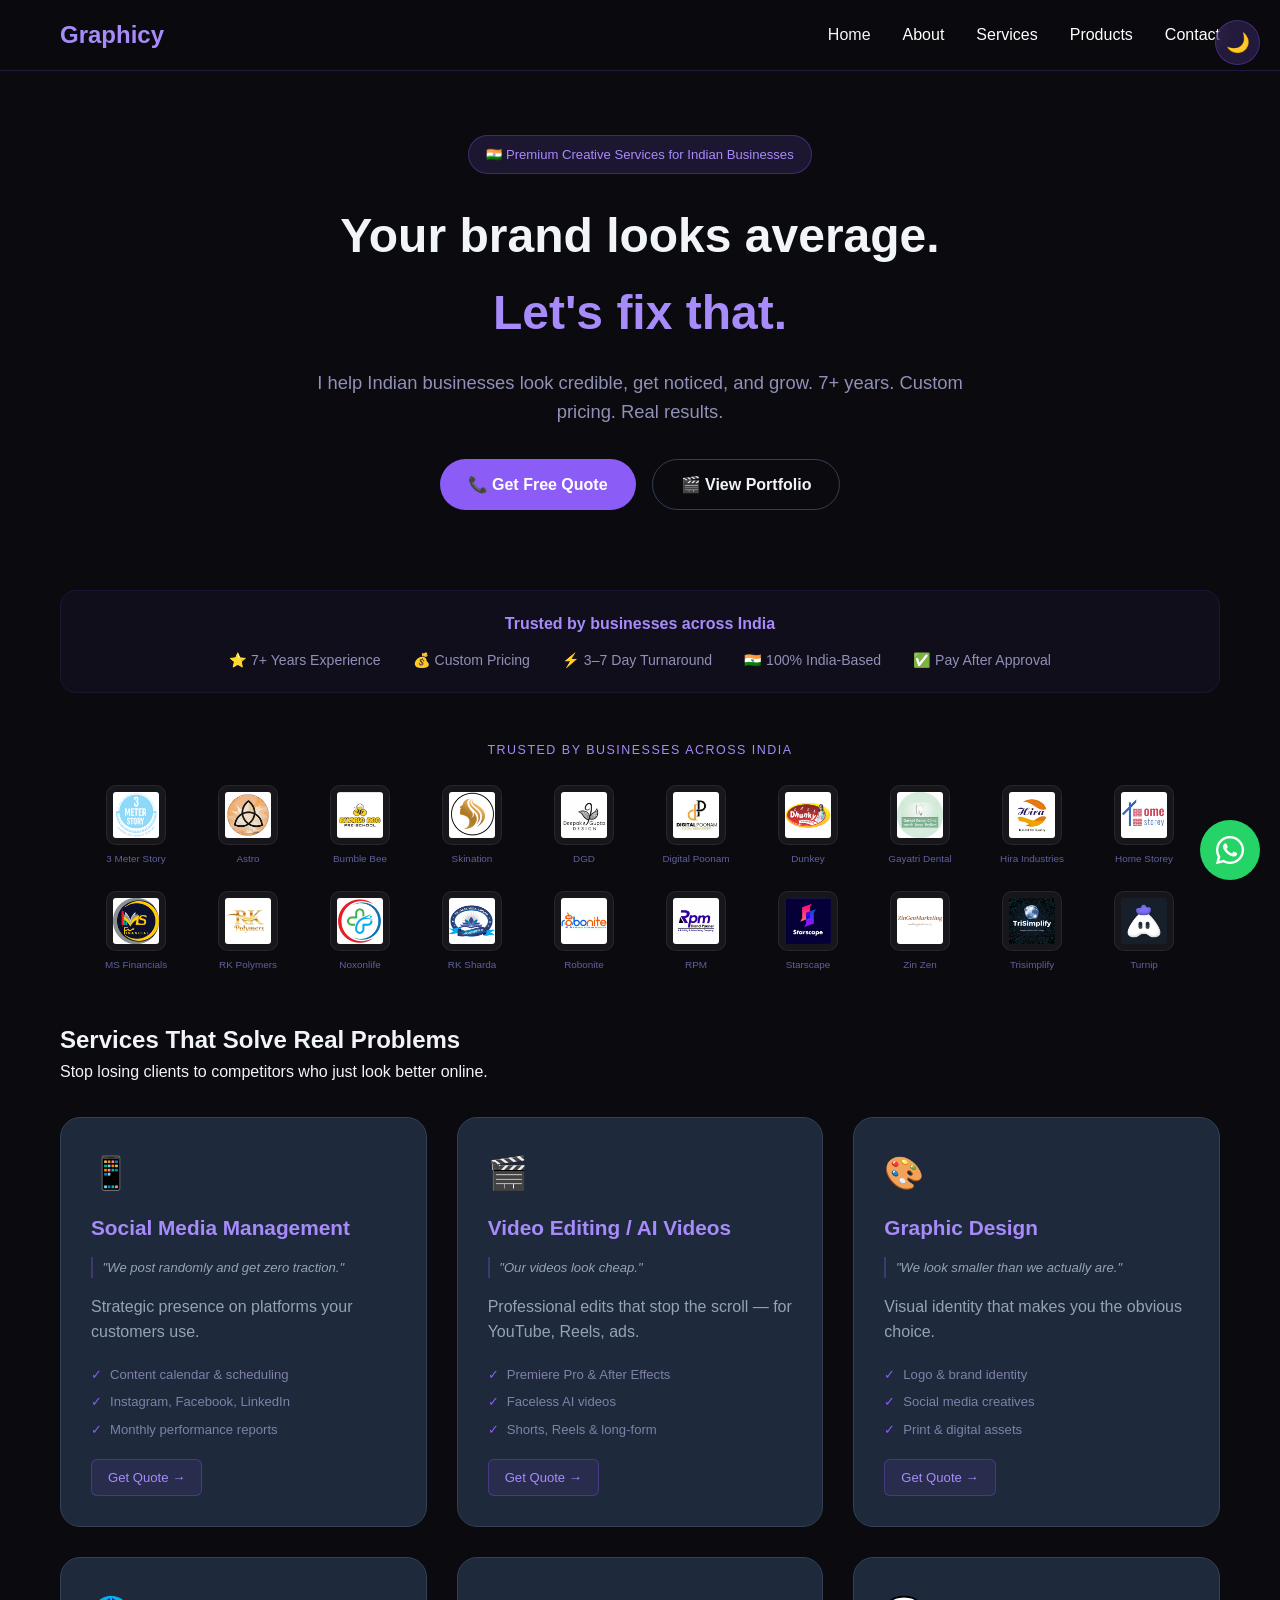
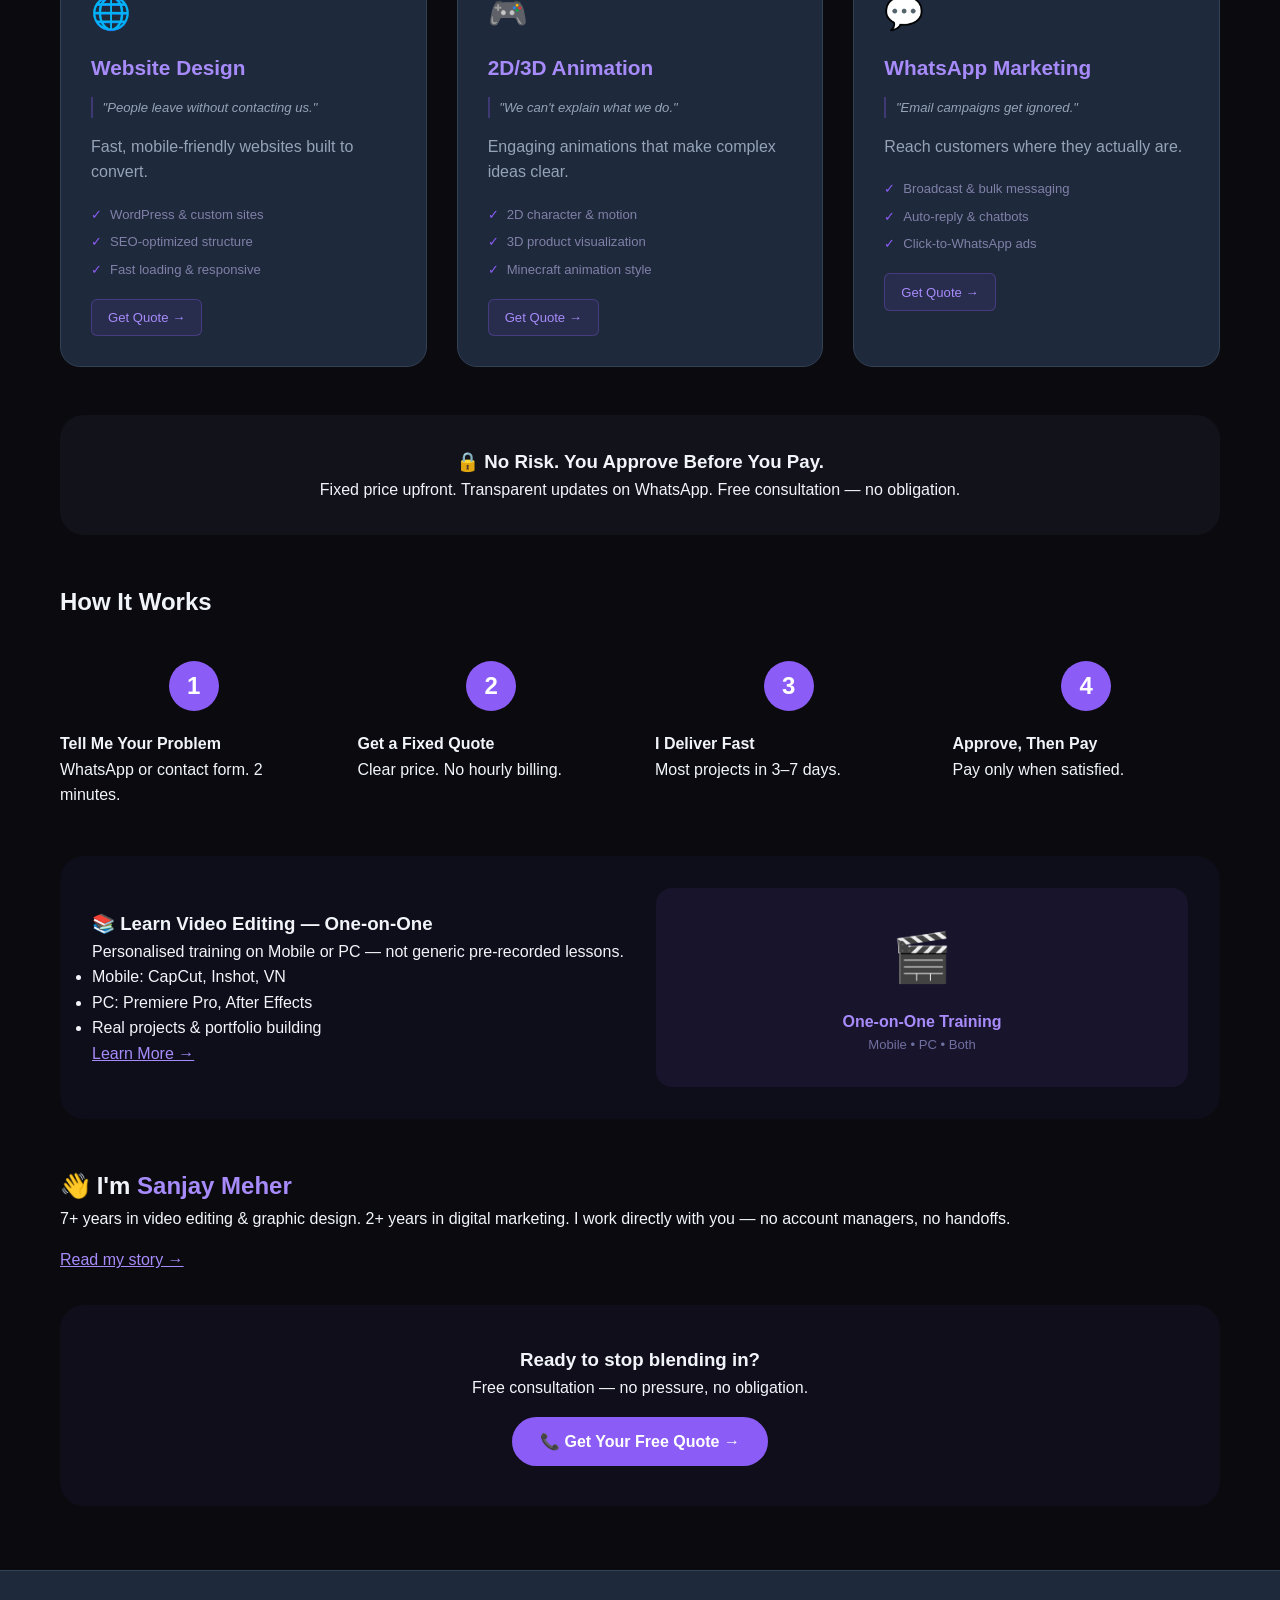
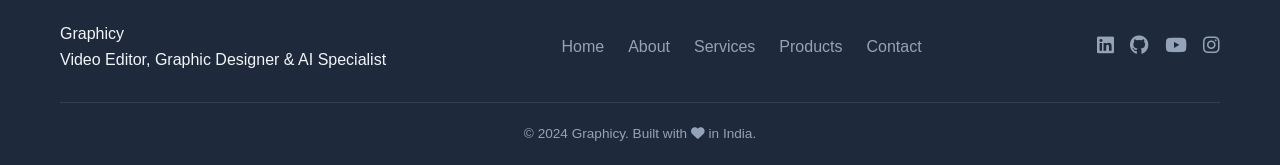
==== commit b61145ca: "Update index.html" ====
--- a/index.html
+++ b/index.html
@@ -10,7 +10,7 @@
     <link rel="icon" type="image/png" href="https://graphicy.art.blog/wp-content/uploads/2023/01/cropped-Graphicy-Logo-1-32x32.png">
     <link rel="stylesheet" href="https://cdnjs.cloudflare.com/ajax/libs/font-awesome/6.5.1/css/all.min.css">
     <link rel="stylesheet" href="style.css">
-    </head>
+</head>
 <body>
     <!-- Desktop Theme Toggle -->
     <div class="theme-toggle">
@@ -262,7 +262,7 @@
         <div class="container">
             <div class="footer-content">
                 <div class="footer-logo">
-                    <span class="logo-text">Graphicy</span>
+                    <div class="logo-text">Graphicy</div>
                     <p>Video Editor, Graphic Designer & AI Specialist</p>
                 </div>
                 <div class="footer-links">
@@ -273,10 +273,10 @@
                     <a href="contact.html">Contact</a>
                 </div>
                 <div class="footer-social">
-                    <a href="#" target="_blank" aria-label="LinkedIn"><i class="fab fa-linkedin"></i></a>
-                    <a href="#" target="_blank" aria-label="GitHub"><i class="fab fa-github"></i></a>
-                    <a href="#" target="_blank" aria-label="YouTube"><i class="fab fa-youtube"></i></a>
-                    <a href="#" target="_blank" aria-label="Instagram"><i class="fab fa-instagram"></i></a>
+                    <a href="#" target="_blank"><i class="fab fa-linkedin"></i></a>
+                    <a href="#" target="_blank"><i class="fab fa-github"></i></a>
+                    <a href="#" target="_blank"><i class="fab fa-youtube"></i></a>
+                    <a href="#" target="_blank"><i class="fab fa-instagram"></i></a>
                 </div>
             </div>
             <div class="footer-bottom">
--- a/style.css
+++ b/style.css
@@ -49,146 +49,129 @@
     padding: 0 20px;
 }
 
-/* ========== Typography ========== */
-.accent {
-    color: var(--accent);
-}
-
-.section-header {
-    text-align: center;
-    margin-bottom: 60px;
-}
-
-.section-tag {
-    display: inline-block;
-    background: var(--accent);
-    color: white;
-    font-size: 0.85rem;
-    font-weight: 600;
-    padding: 6px 14px;
-    border-radius: 20px;
-    margin-bottom: 20px;
-    letter-spacing: 0.5px;
-}
-
-.section-title {
-    font-size: 2.5rem;
-    margin-bottom: 16px;
-}
-
-.section-subtitle {
-    color: var(--text-secondary);
-    font-size: 1.1rem;
-    max-width: 600px;
-    margin: 0 auto;
-}
-
-/* ========== Theme Toggle ========== */
+/* ========== THEME TOGGLE (FIXED) ========== */
 .theme-toggle {
     position: fixed;
     top: 20px;
     right: 20px;
-    z-index: 1000;
-}
-
-#themeBtn {
-    background: var(--bg-card);
-    border: 1px solid var(--border);
+    z-index: 1001;
+}
+
+#themeToggleDesktop {
+    background: rgba(139, 92, 246, 0.2);
+    border: 1px solid rgba(139, 92, 246, 0.3);
     border-radius: 50%;
     width: 45px;
     height: 45px;
     cursor: pointer;
     font-size: 1.2rem;
-    color: var(--text-primary);
     transition: all 0.3s ease;
     display: flex;
     align-items: center;
     justify-content: center;
-}
-
-#themeBtn:hover {
-    background: var(--accent);
-    color: white;
-    border-color: var(--accent);
+    backdrop-filter: blur(10px);
+    color: var(--text-primary);
+}
+
+#themeToggleDesktop:hover {
+    background: rgba(139, 92, 246, 0.4);
     transform: scale(1.05);
 }
 
-/* ========== Navigation ========== */
-nav {
-    background: var(--bg-primary);
-    border-bottom: 1px solid var(--border);
+body.light-theme #themeToggleDesktop {
+    background: rgba(139, 92, 246, 0.1);
+    border-color: rgba(139, 92, 246, 0.3);
+}
+
+body.light-theme #themeToggleDesktop:hover {
+    background: rgba(139, 92, 246, 0.2);
+}
+
+@media (max-width: 768px) {
+    .theme-toggle {
+        display: none;
+    }
+}
+
+/* ========== NAVIGATION (FIXED - WORKS ON ALL PAGES) ========== */
+.main-header {
+    background: rgba(10, 10, 15, 0.95);
+    backdrop-filter: blur(10px);
     position: sticky;
     top: 0;
-    z-index: 100;
-    backdrop-filter: blur(10px);
-    transition: background 0.3s ease, border-color 0.3s ease;
-}
-
-.nav-container {
+    z-index: 1000;
+    border-bottom: 1px solid rgba(139, 92, 246, 0.2);
+}
+
+.header-content {
     display: flex;
     justify-content: space-between;
     align-items: center;
-    height: 70px;
-}
-
-.logo-text {
+    padding: 1rem 0;
+}
+
+.logo a {
     font-size: 1.5rem;
     font-weight: 700;
-}
-
-.logo-text a {
-    color: var(--text-primary);
+    color: #a78bfa;
     text-decoration: none;
-    transition: color 0.3s ease;
-}
-
-.logo-text a:hover {
-    color: var(--accent);
-}
-
-.nav-links {
-    display: flex;
-    gap: 32px;
+}
+
+.desktop-nav ul {
+    display: flex;
+    gap: 2rem;
     list-style: none;
 }
 
-.nav-links a {
-    color: var(--text-primary);
+.desktop-nav a {
+    color: #ffffff;
     text-decoration: none;
     font-weight: 500;
-    transition: color 0.3s ease;
-}
-
-.nav-links a:hover,
-.nav-links a.active {
-    color: var(--accent);
-}
-
-.mobile-menu-btn {
+    transition: color 0.3s;
+}
+
+.desktop-nav a:hover,
+.desktop-nav a.active {
+    color: #a78bfa;
+}
+
+/* Hamburger Button */
+.hamburger-btn {
     display: none;
+    flex-direction: column;
+    gap: 5px;
     background: none;
     border: none;
-    font-size: 1.5rem;
     cursor: pointer;
-    color: var(--text-primary);
-    transition: color 0.3s ease;
-}
-
-.mobile-menu-btn:hover {
-    color: var(--accent);
-}
-
+    padding: 5px;
+}
+
+.hamburger-btn span {
+    width: 25px;
+    height: 2px;
+    background: #a78bfa;
+    transition: 0.3s;
+}
+
+.hamburger-btn.active span:nth-child(1) {
+    transform: rotate(45deg) translate(5px, 5px);
+}
+
+.hamburger-btn.active span:nth-child(2) {
+    opacity: 0;
+}
+
+.hamburger-btn.active span:nth-child(3) {
+    transform: rotate(-45deg) translate(7px, -7px);
+}
+
+/* Mobile Menu */
 .mobile-menu {
     display: none;
-    position: fixed;
-    top: 70px;
-    left: 0;
-    right: 0;
-    background: var(--bg-primary);
-    border-bottom: 1px solid var(--border);
-    padding: 20px;
-    z-index: 99;
-    transition: background 0.3s ease, border-color 0.3s ease;
+    background: rgba(10, 10, 15, 0.98);
+    backdrop-filter: blur(10px);
+    border-top: 1px solid rgba(139, 92, 246, 0.2);
+    padding: 1.5rem 0;
 }
 
 .mobile-menu.active {
@@ -196,71 +179,106 @@
     animation: slideDown 0.3s ease;
 }
 
-@keyframes slideDown {
-    from {
-        opacity: 0;
-        transform: translateY(-10px);
-    }
-    to {
-        opacity: 1;
-        transform: translateY(0);
-    }
-}
-
-.mobile-menu ul {
+.mobile-nav ul {
     list-style: none;
 }
 
-.mobile-menu li {
-    margin-bottom: 15px;
-}
-
-.mobile-menu a {
-    color: var(--text-primary);
+.mobile-nav li {
+    margin-bottom: 1rem;
+}
+
+.mobile-nav a {
+    color: #ffffff;
     text-decoration: none;
     font-size: 1.1rem;
-    transition: color 0.3s ease;
     display: block;
-    padding: 8px 0;
-}
-
-.mobile-menu a:hover {
-    color: var(--accent);
-}
-
-/* Mobile Theme Toggle */
+    padding: 0.5rem 0;
+    transition: color 0.3s;
+}
+
+.mobile-nav a:hover {
+    color: #a78bfa;
+}
+
+/* Mobile Theme Button */
 .mobile-theme-toggle {
-    margin-top: 15px;
-    padding-top: 15px;
-    border-top: 1px solid var(--border);
-}
-
-.mobile-theme-btn {
+    margin-top: 1.5rem;
+    padding-top: 1rem;
+    border-top: 1px solid rgba(139, 92, 246, 0.2);
+}
+
+#themeToggleMobile {
     width: 100%;
-    background: var(--bg-card);
-    border: 1px solid var(--border);
-    border-radius: 12px;
+    background: rgba(139, 92, 246, 0.2);
+    border: 1px solid rgba(139, 92, 246, 0.3);
+    border-radius: 8px;
     padding: 12px;
-    color: var(--text-primary);
+    color: #ffffff;
     font-size: 1rem;
     cursor: pointer;
     display: flex;
     align-items: center;
     justify-content: center;
-    gap: 10px;
-    transition: all 0.3s ease;
-}
-
-.mobile-theme-btn:hover {
-    background: var(--accent);
-    color: white;
-    border-color: var(--accent);
-}
-
-/* Desktop theme toggle */
+    gap: 8px;
+    transition: all 0.3s;
+}
+
+#themeToggleMobile:hover {
+    background: rgba(139, 92, 246, 0.4);
+}
+
+/* Light Theme Navigation */
+body.light-theme .main-header {
+    background: rgba(255, 255, 255, 0.95);
+    border-bottom-color: rgba(139, 92, 246, 0.3);
+}
+
+body.light-theme .desktop-nav a {
+    color: #1a1a2e;
+}
+
+body.light-theme .desktop-nav a:hover,
+body.light-theme .desktop-nav a.active {
+    color: #6d28d9;
+}
+
+body.light-theme .mobile-menu {
+    background: rgba(255, 255, 255, 0.98);
+}
+
+body.light-theme .mobile-nav a {
+    color: #1a1a2e;
+}
+
+body.light-theme .mobile-nav a:hover {
+    color: #6d28d9;
+}
+
+body.light-theme #themeToggleMobile {
+    background: rgba(139, 92, 246, 0.1);
+    color: #1a1a2e;
+}
+
+body.light-theme #themeToggleMobile:hover {
+    background: rgba(139, 92, 246, 0.2);
+}
+
+body.light-theme .hamburger-btn span {
+    background: #1a1a2e;
+}
+
+/* Responsive Navigation */
 @media (max-width: 768px) {
-    .theme-toggle {
+    .desktop-nav {
         display: none;
+    }
+    
+    .hamburger-btn {
+        display: flex;
+    }
+    
+    .header-content {
+        gap: 1rem;
     }
 }
 
@@ -272,40 +290,52 @@
 
 /* ========== Hero Section ========== */
 .hero {
-    padding: 100px 0 80px;
+    padding: 4rem 0 3rem;
     text-align: center;
 }
 
-.hero-badge {
+.badge {
     display: inline-block;
-    background: var(--bg-card);
-    border: 1px solid var(--border);
+    background: rgba(139,92,246,.15);
+    color: #a78bfa;
+    padding: .5rem 1.1rem;
     border-radius: 50px;
-    padding: 8px 20px;
-    font-size: 0.85rem;
-    color: var(--text-secondary);
-    margin-bottom: 30px;
-    transition: background 0.3s ease, border-color 0.3s ease;
-}
-
-.hero-title {
-    font-size: 3.5rem;
-    line-height: 1.2;
-    margin-bottom: 24px;
-}
-
-.hero-subtitle {
-    font-size: 1.2rem;
-    color: var(--text-secondary);
-    max-width: 700px;
-    margin: 0 auto 32px;
+    font-size: .82rem;
+    margin-bottom: 1.5rem;
+    border: 1px solid rgba(139,92,246,.3);
+}
+
+body.light-theme .badge {
+    background: rgba(139, 92, 246, 0.1);
+    color: #6d28d9;
+    border-color: rgba(139, 92, 246, 0.3);
+}
+
+.hero h1 {
+    font-size: 3rem;
+    font-weight: 700;
+    margin-bottom: 1rem;
+}
+
+.hero h1 .purple {
+    color: #a78bfa;
+}
+
+body.light-theme .hero h1 .purple {
+    color: #6d28d9;
+}
+
+.subheadline {
+    font-size: 1.15rem;
+    color: #9090b8;
+    max-width: 680px;
+    margin: 0 auto 2rem;
 }
 
 .hero-buttons {
     display: flex;
-    gap: 16px;
+    gap: 1rem;
     justify-content: center;
-    margin-bottom: 40px;
     flex-wrap: wrap;
 }
 
@@ -331,7 +361,6 @@
 .btn-primary:hover {
     background: var(--accent-hover);
     transform: translateY(-2px);
-    box-shadow: 0 4px 12px rgba(139, 92, 246, 0.3);
 }
 
 .btn-secondary {
@@ -346,20 +375,115 @@
     transform: translateY(-2px);
 }
 
-.trust-badge {
-    color: var(--text-secondary);
-    font-size: 0.9rem;
-}
-
-/* ========== Services Section ========== */
-.services {
-    padding: 80px 0;
-}
-
+/* ========== Trust Bar ========== */
+.trust-bar {
+    background: rgba(139,92,246,.05);
+    padding: 1.25rem;
+    border-radius: 16px;
+    margin: 2rem 0;
+    text-align: center;
+    border: 1px solid rgba(139,92,246,.1);
+}
+
+.trust-bar p { 
+    color: #a78bfa; 
+    font-weight: 600; 
+    margin-bottom: .75rem; 
+}
+
+.trust-icons { 
+    display: flex; 
+    justify-content: center; 
+    gap: 2rem; 
+    flex-wrap: wrap; 
+}
+
+.trust-icons span { 
+    color: #9090b8; 
+    font-size: .88rem; 
+}
+
+body.light-theme .trust-bar {
+    background: rgba(139, 92, 246, 0.08);
+}
+
+body.light-theme .trust-bar p {
+    color: #6d28d9;
+}
+
+body.light-theme .trust-icons span {
+    color: #4a4a6a;
+}
+
+/* ========== Brands Section ========== */
+.brands-section { 
+    margin: 3rem 0; 
+    text-align: center; 
+}
+
+.brands-title { 
+    color: #a78bfa; 
+    font-size: .78rem; 
+    letter-spacing: 1.5px; 
+    margin-bottom: 1.5rem; 
+}
+
+.brands-logos {
+    display: flex;
+    flex-wrap: wrap;
+    justify-content: center;
+    align-items: center;
+    gap: 1.5rem 2rem;
+}
+
+.brand-item {
+    display: flex;
+    flex-direction: column;
+    align-items: center;
+    gap: .4rem;
+    width: 80px;
+    transition: transform .25s;
+}
+
+.brand-item:hover { 
+    transform: translateY(-3px); 
+}
+
+.brand-item img {
+    width: 60px;
+    height: 60px;
+    object-fit: contain;
+    background: rgba(255,255,255,.05);
+    padding: 6px;
+    border-radius: 10px;
+    border: 1px solid rgba(255,255,255,.07);
+}
+
+.brand-item span {
+    font-size: .62rem;
+    color: #6060a0;
+    text-align: center;
+}
+
+body.light-theme .brands-title {
+    color: #6d28d9;
+}
+
+body.light-theme .brand-item img {
+    background: rgba(0, 0, 0, 0.03);
+    border-color: rgba(0, 0, 0, 0.1);
+}
+
+body.light-theme .brand-item span {
+    color: #8a8aaa;
+}
+
+/* ========== Services Grid (Homepage) ========== */
 .services-grid {
     display: grid;
     grid-template-columns: repeat(auto-fit, minmax(350px, 1fr));
     gap: 30px;
+    margin: 2rem 0;
 }
 
 .service-card {
@@ -373,18 +497,17 @@
 .service-card:hover {
     transform: translateY(-5px);
     border-color: var(--accent);
-    box-shadow: 0 10px 30px rgba(0, 0, 0, 0.1);
 }
 
 .service-icon {
-    font-size: 2.5rem;
-    color: var(--accent);
-    margin-bottom: 20px;
+    font-size: 2rem;
+    margin-bottom: .75rem;
 }
 
 .service-card h3 {
     font-size: 1.3rem;
     margin-bottom: 12px;
+    color: #a78bfa;
 }
 
 .service-card p {
@@ -392,24 +515,59 @@
     margin-bottom: 16px;
 }
 
-.service-features {
+.problem-line {
+    font-size: .82rem;
+    color: #6060a0;
+    font-style: italic;
+    margin-bottom: .6rem;
+    border-left: 2px solid rgba(139,92,246,.3);
+    padding-left: .6rem;
+}
+
+.feature-list {
     list-style: none;
-    margin-top: 16px;
-}
-
-.service-features li {
-    color: var(--text-secondary);
-    font-size: 0.9rem;
-    padding: 6px 0;
-    padding-left: 20px;
-    position: relative;
-}
-
-.service-features li::before {
+    margin: .5rem 0;
+}
+
+.feature-list li {
+    color: #8080a8;
+    font-size: .82rem;
+    padding: .2rem 0;
+    display: flex;
+    align-items: center;
+    gap: .5rem;
+}
+
+.feature-list li::before {
     content: "✓";
-    color: var(--accent);
-    position: absolute;
-    left: 0;
+    color: #8b5cf6;
+}
+
+.quote-btn {
+    display: inline-block;
+    margin-top: .5rem;
+    padding: .45rem 1rem;
+    background: rgba(139,92,246,.1);
+    border: 1px solid rgba(139,92,246,.3);
+    border-radius: 6px;
+    color: #a78bfa;
+    text-decoration: none;
+    font-size: .82rem;
+    transition: all 0.3s ease;
+}
+
+.quote-btn:hover {
+    background: #8b5cf6;
+    color: #fff;
+}
+
+body.light-theme .service-card {
+    background: #ffffff;
+    border-color: rgba(0, 0, 0, 0.1);
+}
+
+body.light-theme .service-card h3 {
+    color: #6d28d9;
 }
 
 /* ========== Page Hero ========== */
@@ -418,7 +576,6 @@
     text-align: center;
     background: var(--bg-secondary);
     border-bottom: 1px solid var(--border);
-    transition: background 0.3s ease, border-color 0.3s ease;
 }
 
 .page-hero h1 {
@@ -455,7 +612,6 @@
 .service-card-full:hover {
     transform: translateY(-5px);
     border-color: var(--accent);
-    box-shadow: 0 10px 30px rgba(0, 0, 0, 0.1);
 }
 
 .service-card-full .service-icon {
@@ -466,56 +622,6 @@
 .service-card-full h3 {
     font-size: 1.3rem;
     margin-bottom: 15px;
-}
-
-.service-card-full p {
-    color: var(--text-secondary);
-    margin-bottom: 15px;
-    line-height: 1.6;
-}
-
-.feature-list {
-    list-style: none;
-    margin: 15px 0;
-}
-
-.feature-list li {
-    color: var(--text-secondary);
-    padding: 5px 0;
-    padding-left: 20px;
-    position: relative;
-    font-size: 0.9rem;
-}
-
-.feature-list li::before {
-    content: "✓";
-    color: var(--accent);
-    position: absolute;
-    left: 0;
-}
-
-.problem-line {
-    font-style: italic;
-    color: var(--accent);
-    margin: 10px 0;
-    font-size: 0.95rem;
-}
-
-.quote-btn {
-    display: inline-block;
-    margin-top: 20px;
-    padding: 10px 20px;
-    background: var(--accent);
-    color: white;
-    text-decoration: none;
-    border-radius: 50px;
-    font-weight: 600;
-    transition: all 0.3s ease;
-}
-
-.quote-btn:hover {
-    background: var(--accent-hover);
-    transform: translateX(5px);
 }
 
 .service-price {
@@ -524,14 +630,12 @@
     border-top: 1px solid var(--border);
     font-weight: 600;
     color: var(--accent);
-    font-size: 1.1rem;
-}
-
-/* How It Works Steps */
+}
+
+/* Steps */
 .how-it-works {
     padding: 60px 0;
     background: var(--bg-secondary);
-    transition: background 0.3s ease;
 }
 
 .steps-grid {
@@ -547,12 +651,6 @@
     background: var(--bg-card);
     border: 1px solid var(--border);
     border-radius: 20px;
-    transition: all 0.3s ease;
-}
-
-.step-card:hover {
-    transform: translateY(-5px);
-    border-color: var(--accent);
 }
 
 .step-number {
@@ -569,14 +667,6 @@
     margin: 0 auto 20px;
 }
 
-.step-card h3 {
-    margin-bottom: 10px;
-}
-
-.step-card p {
-    color: var(--text-secondary);
-}
-
 /* ========== Contact Page ========== */
 .contact-section {
     padding: 60px 0;
@@ -600,12 +690,6 @@
     border-radius: 20px;
     padding: 25px;
     text-align: center;
-    transition: all 0.3s ease;
-}
-
-.contact-card-large:hover {
-    transform: translateY(-5px);
-    border-color: var(--accent);
 }
 
 .contact-card-large i {
@@ -614,19 +698,8 @@
     margin-bottom: 15px;
 }
 
-.contact-card-large h3 {
-    margin-bottom: 8px;
-}
-
-.contact-card-large p {
-    color: var(--text-secondary);
-    margin-bottom: 15px;
-}
-
-.btn-call {
+.btn-whatsapp, .btn-email, .btn-call {
     display: inline-block;
-    background: var(--accent);
-    color: white;
     padding: 10px 20px;
     border-radius: 50px;
     text-decoration: none;
@@ -634,9 +707,14 @@
     transition: all 0.3s ease;
 }
 
-.btn-call:hover {
-    background: var(--accent-hover);
-    transform: scale(1.05);
+.btn-whatsapp {
+    background: #25D366;
+    color: white;
+}
+
+.btn-email, .btn-call {
+    background: var(--accent);
+    color: white;
 }
 
 .contact-form-full {
@@ -644,12 +722,6 @@
     border: 1px solid var(--border);
     border-radius: 20px;
     padding: 30px;
-    transition: background 0.3s ease, border-color 0.3s ease;
-}
-
-.contact-form-full h3 {
-    font-size: 1.5rem;
-    margin-bottom: 20px;
 }
 
 .form-row {
@@ -668,36 +740,17 @@
     border: 1px solid var(--border);
     border-radius: 12px;
     color: var(--text-primary);
-    font-family: inherit;
-    transition: all 0.3s ease;
-}
-
-.contact-form-full input:focus,
-.contact-form-full select:focus,
-.contact-form-full textarea:focus {
-    outline: none;
-    border-color: var(--accent);
-    box-shadow: 0 0 0 3px rgba(139, 92, 246, 0.1);
 }
 
 .btn-block {
     width: 100%;
     justify-content: center;
-    margin-top: 10px;
-}
-
-.form-note {
-    text-align: center;
-    font-size: 0.85rem;
-    color: var(--text-secondary);
-    margin-top: 15px;
-}
-
-/* FAQ Section */
+}
+
+/* FAQ */
 .faq-section {
     padding: 60px 0;
     background: var(--bg-secondary);
-    transition: background 0.3s ease;
 }
 
 .faq-grid {
@@ -712,23 +765,11 @@
     border: 1px solid var(--border);
     border-radius: 16px;
     padding: 24px;
-    transition: all 0.3s ease;
-}
-
-.faq-item:hover {
-    transform: translateY(-3px);
-    border-color: var(--accent);
 }
 
 .faq-item h3 {
-    font-size: 1.1rem;
+    color: var(--accent);
     margin-bottom: 12px;
-    color: var(--accent);
-}
-
-.faq-item p {
-    color: var(--text-secondary);
-    line-height: 1.6;
 }
 
 /* ========== About Page ========== */
@@ -740,18 +781,6 @@
     display: grid;
     grid-template-columns: 1fr 1fr;
     gap: 50px;
-    align-items: start;
-}
-
-.about-content h2 {
-    font-size: 2rem;
-    margin-bottom: 20px;
-}
-
-.about-content p {
-    color: var(--text-secondary);
-    margin-bottom: 16px;
-    line-height: 1.8;
 }
 
 .about-stats {
@@ -766,12 +795,6 @@
     border-radius: 16px;
     padding: 30px 20px;
     text-align: center;
-    transition: all 0.3s ease;
-}
-
-.stat-card:hover {
-    transform: translateY(-5px);
-    border-color: var(--accent);
 }
 
 .stat-card i {
@@ -782,150 +805,11 @@
 
 .stat-card h3 {
     font-size: 1.8rem;
-    margin-bottom: 5px;
-}
-
-.stat-card p {
-    color: var(--text-secondary);
-    font-size: 0.9rem;
 }
 
 .tools-section {
     padding: 60px 0;
     background: var(--bg-secondary);
-    transition: background 0.3s ease;
-}
-
-/* ========== Products Page ========== */
-.products-section {
-    padding: 60px 0;
-}
-
-.products-header {
-    display: flex;
-    justify-content: space-between;
-    align-items: center;
-    flex-wrap: wrap;
-    gap: 20px;
-    margin-bottom: 40px;
-}
-
-.products-count {
-    color: var(--text-secondary);
-    font-size: 0.9rem;
-}
-
-.search-input {
-    padding: 10px 16px;
-    background: var(--bg-card);
-    border: 1px solid var(--border);
-    border-radius: 50px;
-    color: var(--text-primary);
-    width: 250px;
-    font-size: 0.9rem;
-    transition: all 0.3s ease;
-}
-
-.search-input:focus {
-    outline: none;
-    border-color: var(--accent);
-    box-shadow: 0 0 0 3px rgba(139, 92, 246, 0.1);
-}
-
-.products-grid {
-    display: grid;
-    grid-template-columns: repeat(auto-fill, minmax(300px, 1fr));
-    gap: 30px;
-}
-
-.product-card {
-    background: var(--bg-card);
-    border: 1px solid var(--border);
-    border-radius: 16px;
-    overflow: hidden;
-    transition: all 0.3s ease;
-}
-
-.product-card:hover {
-    transform: translateY(-5px);
-    border-color: var(--accent);
-    box-shadow: 0 10px 30px rgba(0, 0, 0, 0.1);
-}
-
-.product-image {
-    position: relative;
-    height: 200px;
-    overflow: hidden;
-}
-
-.product-image img {
-    width: 100%;
-    height: 100%;
-    object-fit: cover;
-    transition: transform 0.3s ease;
-}
-
-.product-card:hover .product-image img {
-    transform: scale(1.05);
-}
-
-.product-price-tag {
-    position: absolute;
-    top: 12px;
-    right: 12px;
-    background: var(--accent);
-    color: white;
-    padding: 4px 12px;
-    border-radius: 20px;
-    font-size: 0.85rem;
-    font-weight: 600;
-}
-
-.product-info {
-    padding: 20px;
-}
-
-.product-info h3 {
-    font-size: 1.2rem;
-    margin-bottom: 10px;
-}
-
-.product-info p {
-    color: var(--text-secondary);
-    font-size: 0.9rem;
-    margin-bottom: 15px;
-    line-height: 1.5;
-}
-
-.product-category {
-    display: inline-block;
-    background: var(--bg-primary);
-    border: 1px solid var(--border);
-    padding: 4px 10px;
-    border-radius: 20px;
-    font-size: 0.75rem;
-    color: var(--text-secondary);
-    margin-bottom: 15px;
-}
-
-.btn-small {
-    padding: 8px 16px;
-    font-size: 0.85rem;
-    width: 100%;
-    justify-content: center;
-}
-
-.loading-spinner, .no-results {
-    text-align: center;
-    padding: 60px;
-    color: var(--text-secondary);
-}
-
-/* ========== Skills Section ========== */
-.skills {
-    padding: 80px 0;
-    background: var(--bg-secondary);
-    transition: background 0.3s ease;
 }
 
 .skills-grid {
@@ -939,24 +823,6 @@
     border: 1px solid var(--border);
     border-radius: 16px;
     padding: 24px;
-    transition: all 0.3s ease;
-}
-
-.skill-category:hover {
-    transform: translateY(-3px);
-    border-color: var(--accent);
-}
-
-.skill-category h3 {
-    font-size: 1.2rem;
-    margin-bottom: 20px;
-    display: flex;
-    align-items: center;
-    gap: 10px;
-}
-
-.skill-category h3 i {
-    color: var(--accent);
 }
 
 .skill-items {
@@ -972,133 +838,97 @@
     border-radius: 20px;
     font-size: 0.85rem;
     border: 1px solid var(--border);
+}
+
+/* ========== Products Page ========== */
+.products-section {
+    padding: 60px 0;
+}
+
+.products-header {
+    display: flex;
+    justify-content: space-between;
+    align-items: center;
+    flex-wrap: wrap;
+    gap: 20px;
+    margin-bottom: 40px;
+}
+
+.products-grid {
+    display: grid;
+    grid-template-columns: repeat(auto-fill, minmax(300px, 1fr));
+    gap: 30px;
+}
+
+.product-card {
+    background: var(--bg-card);
+    border: 1px solid var(--border);
+    border-radius: 16px;
+    overflow: hidden;
     transition: all 0.3s ease;
 }
 
-.skill-items span:hover {
+.product-card:hover {
+    transform: translateY(-5px);
     border-color: var(--accent);
-    color: var(--accent);
-}
-
-/* ========== Contact Section ========== */
-.contact {
-    padding: 80px 0;
-}
-
-.contact-grid {
+}
+
+.product-image {
+    height: 200px;
+    overflow: hidden;
+}
+
+.product-image img {
+    width: 100%;
+    height: 100%;
+    object-fit: cover;
+}
+
+.product-info {
+    padding: 20px;
+}
+
+.product-price-tag {
+    background: var(--accent);
+    color: white;
+    padding: 4px 12px;
+    border-radius: 20px;
+    font-size: 0.85rem;
+    display: inline-block;
+}
+
+/* ========== Guarantee, Course, CTA ========== */
+.guarantee-banner {
+    background: #12121a;
+    border-radius: 24px;
+    padding: 2rem;
+    text-align: center;
+    margin: 3rem 0;
+}
+
+.course-highlight {
+    background: #0e0e1a;
+    border-radius: 24px;
+    padding: 2rem;
+    margin: 3rem 0;
     display: grid;
     grid-template-columns: 1fr 1fr;
-    gap: 40px;
-}
-
-.contact-info {
-    display: flex;
-    flex-direction: column;
-    gap: 24px;
-}
-
-.contact-card {
-    background: var(--bg-card);
-    border: 1px solid var(--border);
-    border-radius: 20px;
-    padding: 30px;
+    gap: 2rem;
+    align-items: center;
+}
+
+.final-cta {
     text-align: center;
-    transition: all 0.3s ease;
-}
-
-.contact-card:hover {
-    transform: translateY(-5px);
-    border-color: var(--accent);
-}
-
-.contact-card i {
-    font-size: 2.5rem;
-    color: var(--accent);
-    margin-bottom: 15px;
-}
-
-.contact-card h3 {
-    margin-bottom: 8px;
-}
-
-.contact-card p {
-    color: var(--text-secondary);
-    margin-bottom: 20px;
-}
-
-.btn-whatsapp, .btn-email {
-    display: inline-block;
-    padding: 10px 20px;
-    border-radius: 50px;
-    text-decoration: none;
-    font-weight: 600;
-    transition: all 0.3s ease;
-}
-
-.btn-whatsapp {
-    background: #25D366;
-    color: white;
-}
-
-.btn-whatsapp:hover {
-    transform: scale(1.05);
-    box-shadow: 0 4px 12px rgba(37, 211, 102, 0.3);
-}
-
-.btn-email {
-    background: var(--accent);
-    color: white;
-}
-
-.btn-email:hover {
-    background: var(--accent-hover);
-    transform: scale(1.05);
-}
-
-.contact-form {
-    background: var(--bg-card);
-    border: 1px solid var(--border);
-    border-radius: 20px;
-    padding: 30px;
-    transition: background 0.3s ease;
-}
-
-.contact-form input,
-.contact-form textarea {
-    width: 100%;
-    padding: 12px 16px;
-    margin-bottom: 16px;
-    background: var(--bg-primary);
-    border: 1px solid var(--border);
-    border-radius: 12px;
-    color: var(--text-primary);
-    font-family: inherit;
-    transition: all 0.3s ease;
-}
-
-.contact-form input:focus,
-.contact-form textarea:focus {
-    outline: none;
-    border-color: var(--accent);
-    box-shadow: 0 0 0 3px rgba(139, 92, 246, 0.1);
-}
-
-/* ========== CTA Section ========== */
+    margin: 2rem 0 4rem;
+    padding: 2.5rem;
+    background: rgba(139,92,246,.05);
+    border-radius: 24px;
+}
+
 .cta-section {
     padding: 80px 0;
     background: var(--bg-secondary);
     text-align: center;
-    transition: background 0.3s ease;
-}
-
-.cta-content h2 {
-    font-size: 2rem;
-    margin-bottom: 16px;
-}
-
-.cta-content p {
-    color: var(--text-secondary);
-    margin-bottom: 30px;
 }
 
 /* ========== Footer ========== */
@@ -1106,7 +936,6 @@
     background: var(--bg-secondary);
     border-top: 1px solid var(--border);
     padding: 50px 0 20px;
-    transition: background 0.3s ease, border-color 0.3s ease;
 }
 
 .footer-content {
@@ -1118,12 +947,6 @@
     margin-bottom: 30px;
 }
 
-.footer-logo p {
-    color: var(--text-secondary);
-    font-size: 0.9rem;
-    margin-top: 8px;
-}
-
 .footer-links {
     display: flex;
     gap: 24px;
@@ -1133,7 +956,6 @@
 .footer-links a {
     color: var(--text-secondary);
     text-decoration: none;
-    transition: color 0.3s ease;
 }
 
 .footer-links a:hover {
@@ -1164,35 +986,54 @@
     font-size: 0.85rem;
 }
 
-/* ========== Responsive Design ========== */
+/* ========== WhatsApp Float ========== */
+.whatsapp-float {
+    position: fixed; 
+    bottom: 20px; 
+    right: 20px;
+    background: #25D366;
+    width: 60px; 
+    height: 60px;
+    border-radius: 50%;
+    display: flex; 
+    align-items: center; 
+    justify-content: center;
+    transition: transform .3s;
+    z-index: 1000;
+    text-decoration: none;
+}
+
+.whatsapp-float i {
+    font-size: 32px;
+    color: white;
+}
+
+/* ========== Responsive ========== */
 @media (max-width: 768px) {
-    .nav-links {
-        display: none;
+    .services-grid,
+    .services-grid-full,
+    .contact-grid-full,
+    .about-grid,
+    .course-highlight {
+        grid-template-columns: 1fr;
     }
     
-    .mobile-menu-btn {
-        display: block;
-    }
-    
-    .hero-title {
-        font-size: 2.2rem;
-    }
-    
+    .hero h1,
+    .page-hero h1,
     .section-title {
         font-size: 1.8rem;
     }
     
-    .services-grid,
-    .services-grid-full {
-        grid-template-columns: 1fr;
+    .brand-item {
+        width: 65px;
     }
     
-    .contact-grid,
-    .contact-grid-full {
-        grid-template-columns: 1fr;
+    .brand-item img {
+        width: 50px;
+        height: 50px;
     }
     
-    .about-grid {
+    .form-row {
         grid-template-columns: 1fr;
     }
     
@@ -1201,17 +1042,6 @@
         text-align: center;
     }
     
-    .hero-buttons {
-        flex-direction: column;
-        align-items: center;
-    }
-    
-    .btn {
-        width: 100%;
-        max-width: 250px;
-        justify-content: center;
-    }
-    
     .products-header {
         flex-direction: column;
         align-items: flex-start;
@@ -1219,46 +1049,6 @@
     
     .search-input {
         width: 100%;
-    }
-    
-    .products-grid {
-        grid-template-columns: 1fr;
-    }
-    
-    .page-hero h1 {
-        font-size: 2rem;
-    }
-    
-    .steps-grid,
-    .faq-grid {
-        grid-template-columns: 1fr;
-    }
-    
-    .form-row {
-        grid-template-columns: 1fr;
-    }
-}
-
-@media (max-width: 480px) {
-    .container {
-        padding: 0 16px;
-    }
-    
-    .hero {
-        padding: 60px 0;
-    }
-    
-    .hero-title {
-        font-size: 1.8rem;
-    }
-    
-    .section-title {
-        font-size: 1.5rem;
-    }
-    
-    .service-card,
-    .service-card-full {
-        padding: 20px;
     }
 }
 
@@ -1274,11 +1064,22 @@
     }
 }
 
+@keyframes slideDown {
+    from {
+        opacity: 0;
+        transform: translateY(-10px);
+    }
+    to {
+        opacity: 1;
+        transform: translateY(0);
+    }
+}
+
 .service-card, .step-card, .faq-item, .product-card {
     animation: fadeInUp 0.6s ease forwards;
 }
 
-/* ========== Scrollbar Styling ========== */
+/* ========== Scrollbar ========== */
 ::-webkit-scrollbar {
     width: 10px;
 }
@@ -1295,14 +1096,3 @@
 ::-webkit-scrollbar-thumb:hover {
     background: var(--accent);
 }
-
-/* ========== Selection Styling ========== */
-::selection {
-    background: var(--accent);
-    color: white;
-}
-
-::-moz-selection {
-    background: var(--accent);
-    color: white;
-}
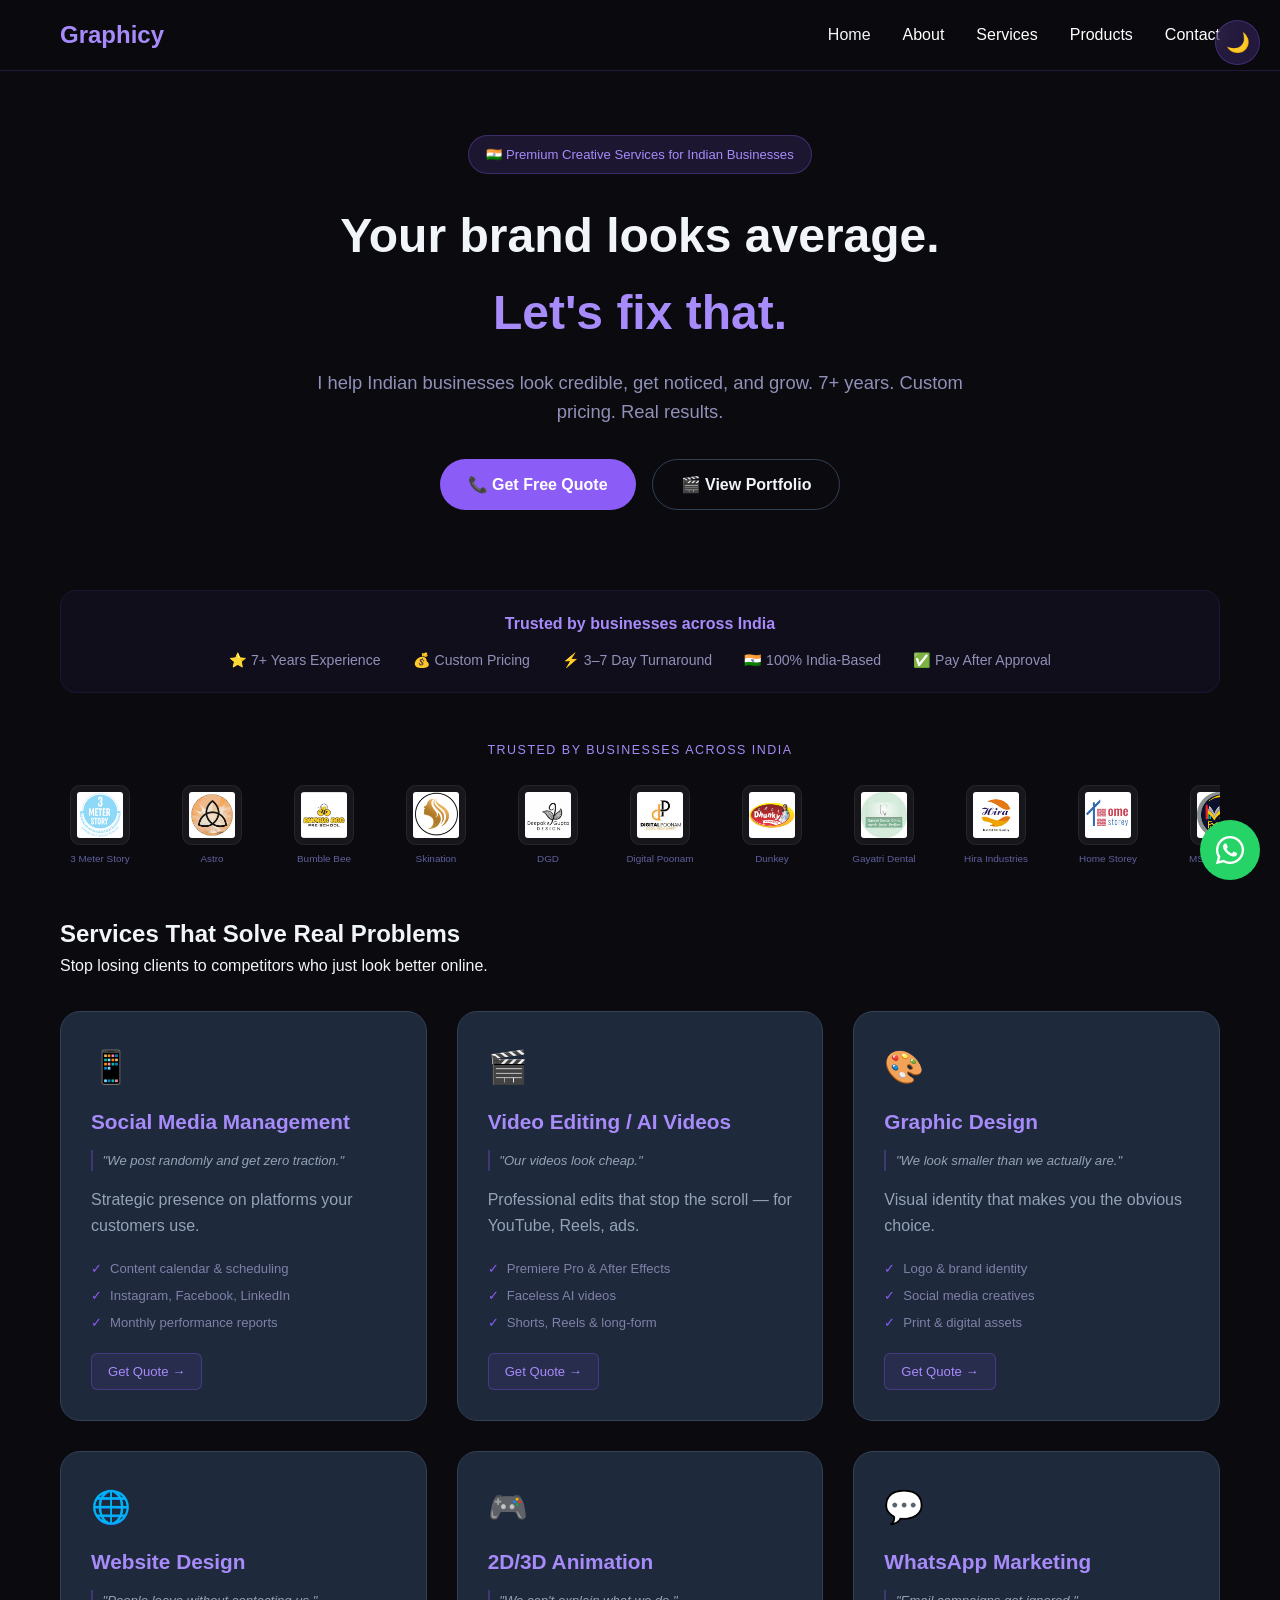
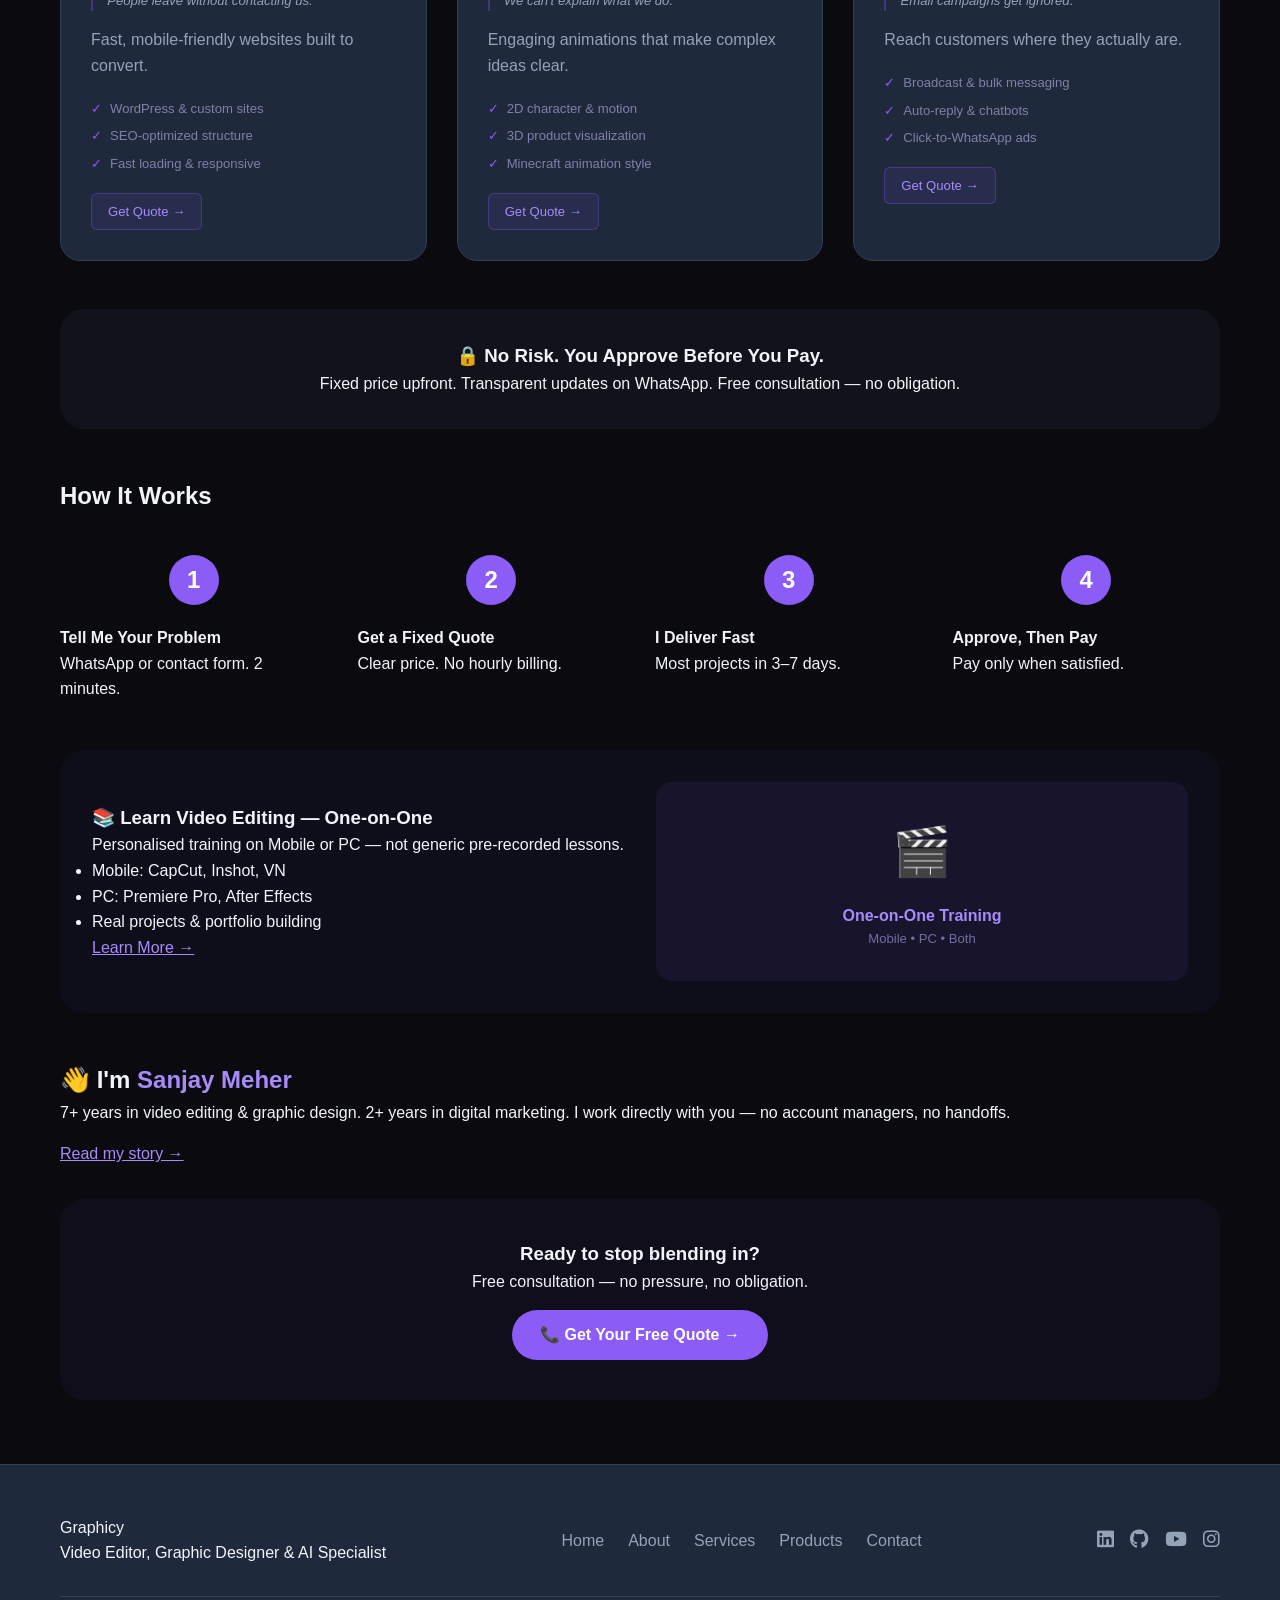
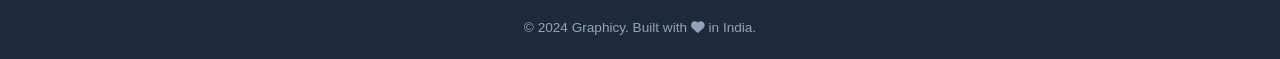
==== commit 69355ab7: "Update index.html" ====
--- a/index.html
+++ b/index.html
@@ -10,6 +10,123 @@
     <link rel="icon" type="image/png" href="https://graphicy.art.blog/wp-content/uploads/2023/01/cropped-Graphicy-Logo-1-32x32.png">
     <link rel="stylesheet" href="https://cdnjs.cloudflare.com/ajax/libs/font-awesome/6.5.1/css/all.min.css">
     <link rel="stylesheet" href="style.css">
+    
+    <style>
+        /* Scrolling Logo Strip Styles */
+        .brands-section {
+            margin: 3rem 0;
+            text-align: center;
+            overflow: hidden;
+            position: relative;
+            width: 100%;
+        }
+
+        .brands-title {
+            color: #a78bfa;
+            font-size: .78rem;
+            letter-spacing: 1.5px;
+            margin-bottom: 1.5rem;
+        }
+
+        /* Scrolling Container */
+        .logo-scroll {
+            width: 100%;
+            overflow: hidden;
+            position: relative;
+            background: transparent;
+        }
+
+        .logo-track {
+            display: flex;
+            animation: scrollLogos 30s linear infinite;
+            gap: 2rem;
+            width: fit-content;
+        }
+
+        /* Pause animation on hover */
+        .logo-scroll:hover .logo-track {
+            animation-play-state: paused;
+        }
+
+        .brand-item {
+            display: flex;
+            flex-direction: column;
+            align-items: center;
+            gap: .4rem;
+            width: 80px;
+            transition: transform .25s;
+            flex-shrink: 0;
+        }
+
+        .brand-item:hover {
+            transform: translateY(-3px);
+        }
+
+        .brand-item img {
+            width: 60px;
+            height: 60px;
+            object-fit: contain;
+            background: rgba(255,255,255,.05);
+            padding: 6px;
+            border-radius: 10px;
+            border: 1px solid rgba(255,255,255,.07);
+            transition: all 0.3s ease;
+        }
+
+        .brand-item:hover img {
+            border-color: rgba(139,92,246,.4);
+            transform: scale(1.05);
+        }
+
+        .brand-item span {
+            font-size: .62rem;
+            color: #6060a0;
+            text-align: center;
+        }
+
+        .brand-item:hover span {
+            color: #a78bfa;
+        }
+
+        /* Animation Keyframes */
+        @keyframes scrollLogos {
+            0% {
+                transform: translateX(0);
+            }
+            100% {
+                transform: translateX(-50%);
+            }
+        }
+
+        /* Light Theme Styles for Scrolling Strip */
+        body.light-theme .brand-item img {
+            background: rgba(0, 0, 0, 0.03);
+            border-color: rgba(0, 0, 0, 0.1);
+        }
+
+        body.light-theme .brand-item span {
+            color: #8a8aaa;
+        }
+
+        body.light-theme .brand-item:hover span {
+            color: #6d28d9;
+        }
+
+        /* Responsive - adjust speed on mobile */
+        @media (max-width: 768px) {
+            .brand-item {
+                width: 65px;
+            }
+            .brand-item img {
+                width: 50px;
+                height: 50px;
+            }
+            .logo-track {
+                animation-duration: 20s;
+                gap: 1rem;
+            }
+        }
+    </style>
 </head>
 <body>
     <!-- Desktop Theme Toggle -->
@@ -95,30 +212,54 @@
                 </div>
             </div>
 
-            <!-- Brand Logos -->
+            <!-- Scrolling Brand Logos Strip -->
             <div class="brands-section">
                 <div class="brands-title">TRUSTED BY BUSINESSES ACROSS INDIA</div>
-                <div class="brands-logos">
-                    <div class="brand-item"><img src="client-logos/3-meter-story.png" alt="3 Meter Story"><span>3 Meter Story</span></div>
-                    <div class="brand-item"><img src="client-logos/astro.png" alt="Astro"><span>Astro</span></div>
-                    <div class="brand-item"><img src="client-logos/bumble-bee.png" alt="Bumble Bee"><span>Bumble Bee</span></div>
-                    <div class="brand-item"><img src="client-logos/skination.png" alt="Skination"><span>Skination</span></div>
-                    <div class="brand-item"><img src="client-logos/dgd.png" alt="DGD"><span>DGD</span></div>
-                    <div class="brand-item"><img src="client-logos/digital-poonam.png" alt="Digital Poonam"><span>Digital Poonam</span></div>
-                    <div class="brand-item"><img src="client-logos/dunkey.png" alt="Dunkey"><span>Dunkey</span></div>
-                    <div class="brand-item"><img src="client-logos/gayatri-dental-clinic.png" alt="Gayatri Dental"><span>Gayatri Dental</span></div>
-                    <div class="brand-item"><img src="client-logos/hira-industries.png" alt="Hira Industries"><span>Hira Industries</span></div>
-                    <div class="brand-item"><img src="client-logos/home-storey.png" alt="Home Storey"><span>Home Storey</span></div>
-                    <div class="brand-item"><img src="client-logos/ms-financials.png" alt="MS Financials"><span>MS Financials</span></div>
-                    <div class="brand-item"><img src="client-logos/rk-polymers.png" alt="RK Polymers"><span>RK Polymers</span></div>
-                    <div class="brand-item"><img src="client-logos/noxonlife.png" alt="Noxonlife"><span>Noxonlife</span></div>
-                    <div class="brand-item"><img src="client-logos/rk-sharda.png" alt="RK Sharda"><span>RK Sharda</span></div>
-                    <div class="brand-item"><img src="client-logos/robonite.png" alt="Robonite"><span>Robonite</span></div>
-                    <div class="brand-item"><img src="client-logos/rpm.png" alt="RPM"><span>RPM</span></div>
-                    <div class="brand-item"><img src="client-logos/starscape.png" alt="Starscape"><span>Starscape</span></div>
-                    <div class="brand-item"><img src="client-logos/zin-zen.png" alt="Zin Zen"><span>Zin Zen</span></div>
-                    <div class="brand-item"><img src="client-logos/trisimplify.png" alt="Trisimplify"><span>Trisimplify</span></div>
-                    <div class="brand-item"><img src="client-logos/turnip.png" alt="Turnip"><span>Turnip</span></div>
+                <div class="logo-scroll">
+                    <div class="logo-track">
+                        <!-- First set of logos -->
+                        <div class="brand-item"><img src="client-logos/3-meter-story.png" alt="3 Meter Story"><span>3 Meter Story</span></div>
+                        <div class="brand-item"><img src="client-logos/astro.png" alt="Astro"><span>Astro</span></div>
+                        <div class="brand-item"><img src="client-logos/bumble-bee.png" alt="Bumble Bee"><span>Bumble Bee</span></div>
+                        <div class="brand-item"><img src="client-logos/skination.png" alt="Skination"><span>Skination</span></div>
+                        <div class="brand-item"><img src="client-logos/dgd.png" alt="DGD"><span>DGD</span></div>
+                        <div class="brand-item"><img src="client-logos/digital-poonam.png" alt="Digital Poonam"><span>Digital Poonam</span></div>
+                        <div class="brand-item"><img src="client-logos/dunkey.png" alt="Dunkey"><span>Dunkey</span></div>
+                        <div class="brand-item"><img src="client-logos/gayatri-dental-clinic.png" alt="Gayatri Dental"><span>Gayatri Dental</span></div>
+                        <div class="brand-item"><img src="client-logos/hira-industries.png" alt="Hira Industries"><span>Hira Industries</span></div>
+                        <div class="brand-item"><img src="client-logos/home-storey.png" alt="Home Storey"><span>Home Storey</span></div>
+                        <div class="brand-item"><img src="client-logos/ms-financials.png" alt="MS Financials"><span>MS Financials</span></div>
+                        <div class="brand-item"><img src="client-logos/rk-polymers.png" alt="RK Polymers"><span>RK Polymers</span></div>
+                        <div class="brand-item"><img src="client-logos/noxonlife.png" alt="Noxonlife"><span>Noxonlife</span></div>
+                        <div class="brand-item"><img src="client-logos/rk-sharda.png" alt="RK Sharda"><span>RK Sharda</span></div>
+                        <div class="brand-item"><img src="client-logos/robonite.png" alt="Robonite"><span>Robonite</span></div>
+                        <div class="brand-item"><img src="client-logos/rpm.png" alt="RPM"><span>RPM</span></div>
+                        <div class="brand-item"><img src="client-logos/starscape.png" alt="Starscape"><span>Starscape</span></div>
+                        <div class="brand-item"><img src="client-logos/zin-zen.png" alt="Zin Zen"><span>Zin Zen</span></div>
+                        <div class="brand-item"><img src="client-logos/trisimplify.png" alt="Trisimplify"><span>Trisimplify</span></div>
+                        <div class="brand-item"><img src="client-logos/turnip.png" alt="Turnip"><span>Turnip</span></div>
+                        <!-- Duplicate set for seamless scrolling -->
+                        <div class="brand-item"><img src="client-logos/3-meter-story.png" alt="3 Meter Story"><span>3 Meter Story</span></div>
+                        <div class="brand-item"><img src="client-logos/astro.png" alt="Astro"><span>Astro</span></div>
+                        <div class="brand-item"><img src="client-logos/bumble-bee.png" alt="Bumble Bee"><span>Bumble Bee</span></div>
+                        <div class="brand-item"><img src="client-logos/skination.png" alt="Skination"><span>Skination</span></div>
+                        <div class="brand-item"><img src="client-logos/dgd.png" alt="DGD"><span>DGD</span></div>
+                        <div class="brand-item"><img src="client-logos/digital-poonam.png" alt="Digital Poonam"><span>Digital Poonam</span></div>
+                        <div class="brand-item"><img src="client-logos/dunkey.png" alt="Dunkey"><span>Dunkey</span></div>
+                        <div class="brand-item"><img src="client-logos/gayatri-dental-clinic.png" alt="Gayatri Dental"><span>Gayatri Dental</span></div>
+                        <div class="brand-item"><img src="client-logos/hira-industries.png" alt="Hira Industries"><span>Hira Industries</span></div>
+                        <div class="brand-item"><img src="client-logos/home-storey.png" alt="Home Storey"><span>Home Storey</span></div>
+                        <div class="brand-item"><img src="client-logos/ms-financials.png" alt="MS Financials"><span>MS Financials</span></div>
+                        <div class="brand-item"><img src="client-logos/rk-polymers.png" alt="RK Polymers"><span>RK Polymers</span></div>
+                        <div class="brand-item"><img src="client-logos/noxonlife.png" alt="Noxonlife"><span>Noxonlife</span></div>
+                        <div class="brand-item"><img src="client-logos/rk-sharda.png" alt="RK Sharda"><span>RK Sharda</span></div>
+                        <div class="brand-item"><img src="client-logos/robonite.png" alt="Robonite"><span>Robonite</span></div>
+                        <div class="brand-item"><img src="client-logos/rpm.png" alt="RPM"><span>RPM</span></div>
+                        <div class="brand-item"><img src="client-logos/starscape.png" alt="Starscape"><span>Starscape</span></div>
+                        <div class="brand-item"><img src="client-logos/zin-zen.png" alt="Zin Zen"><span>Zin Zen</span></div>
+                        <div class="brand-item"><img src="client-logos/trisimplify.png" alt="Trisimplify"><span>Trisimplify</span></div>
+                        <div class="brand-item"><img src="client-logos/turnip.png" alt="Turnip"><span>Turnip</span></div>
+                    </div>
                 </div>
             </div>
 
